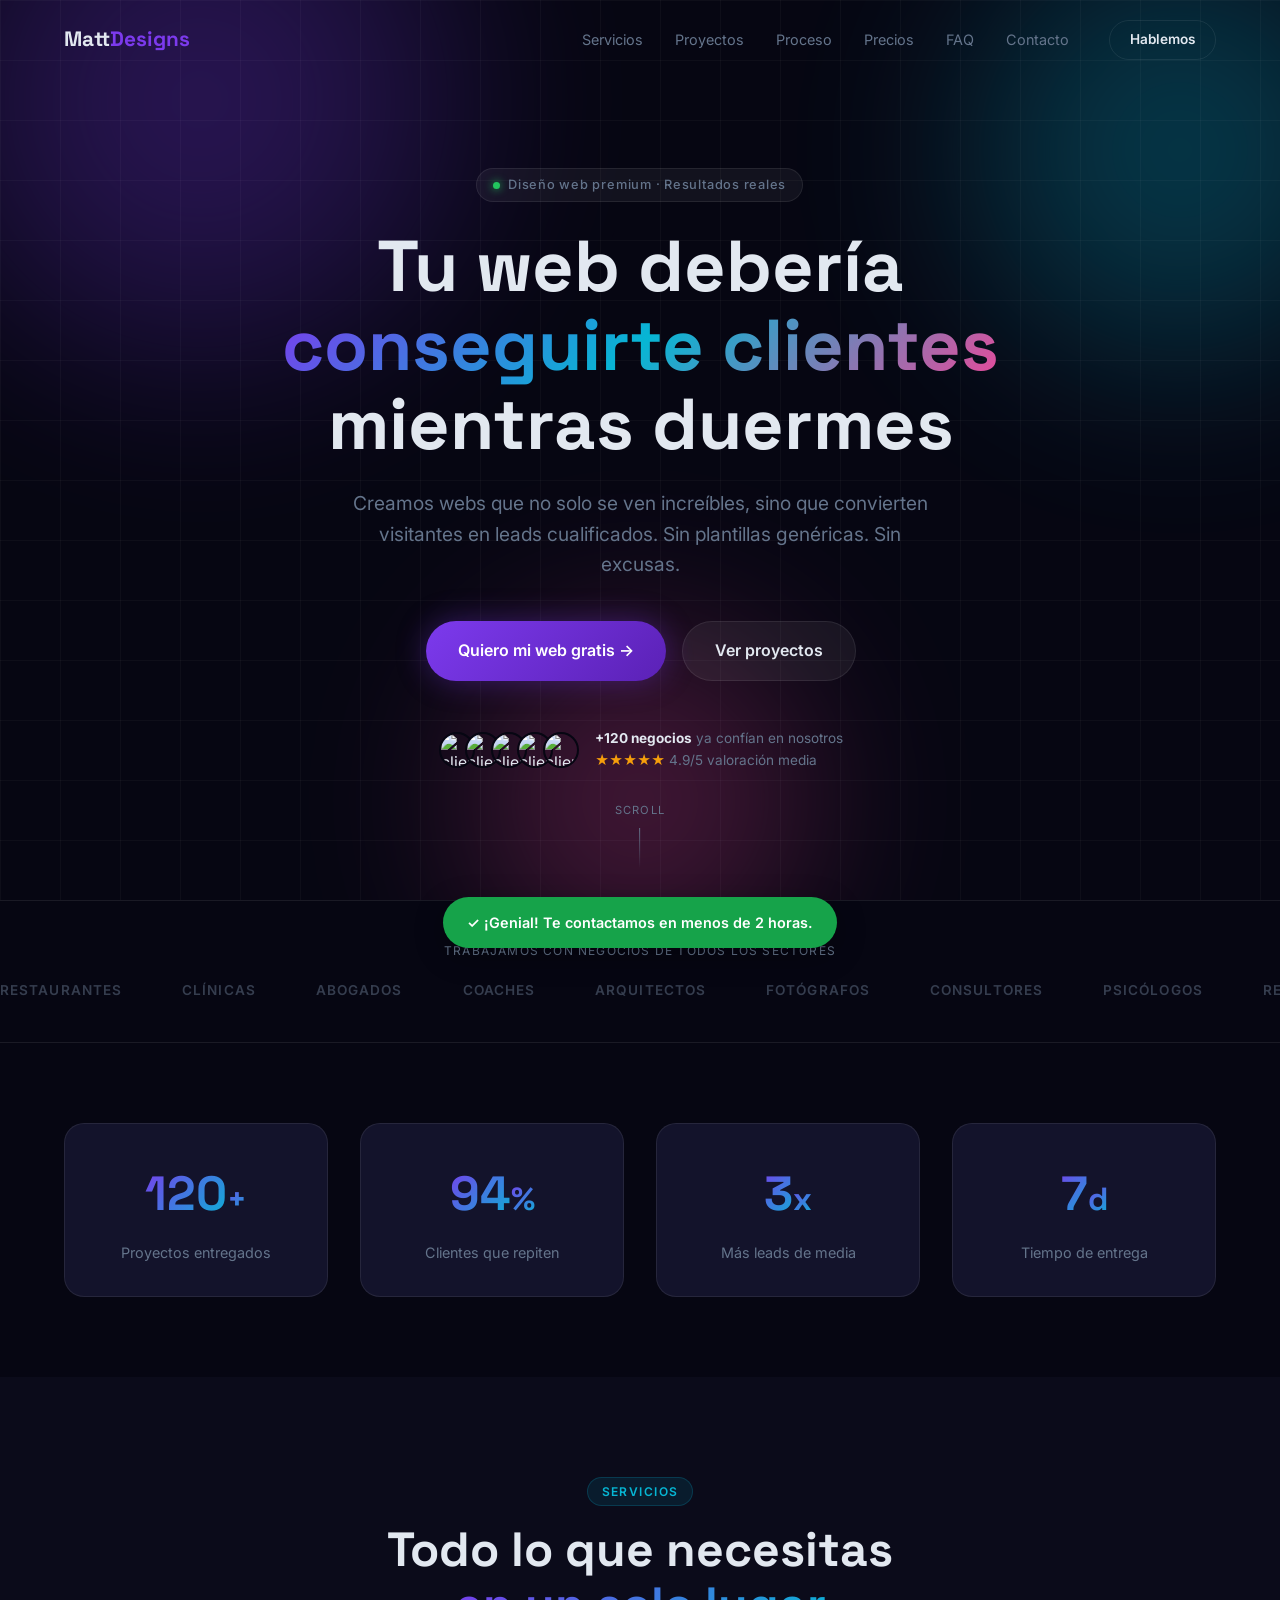
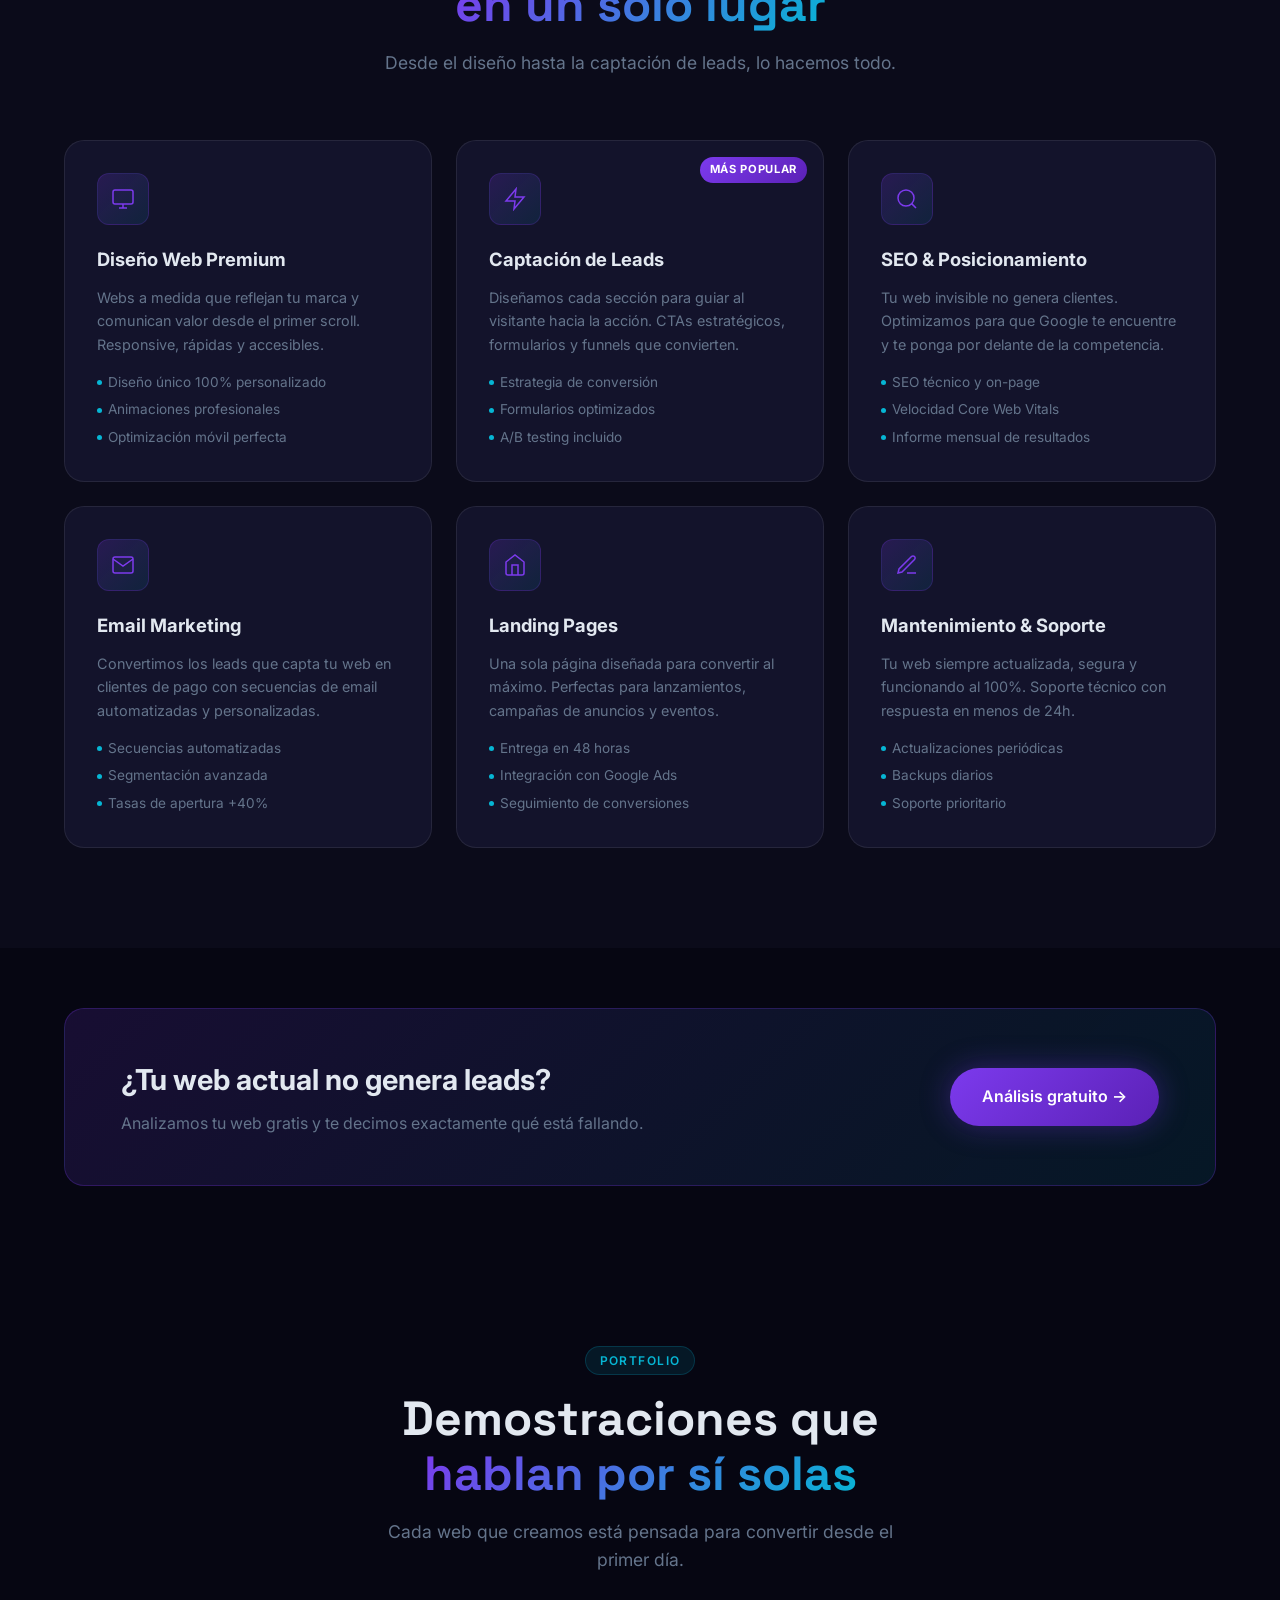
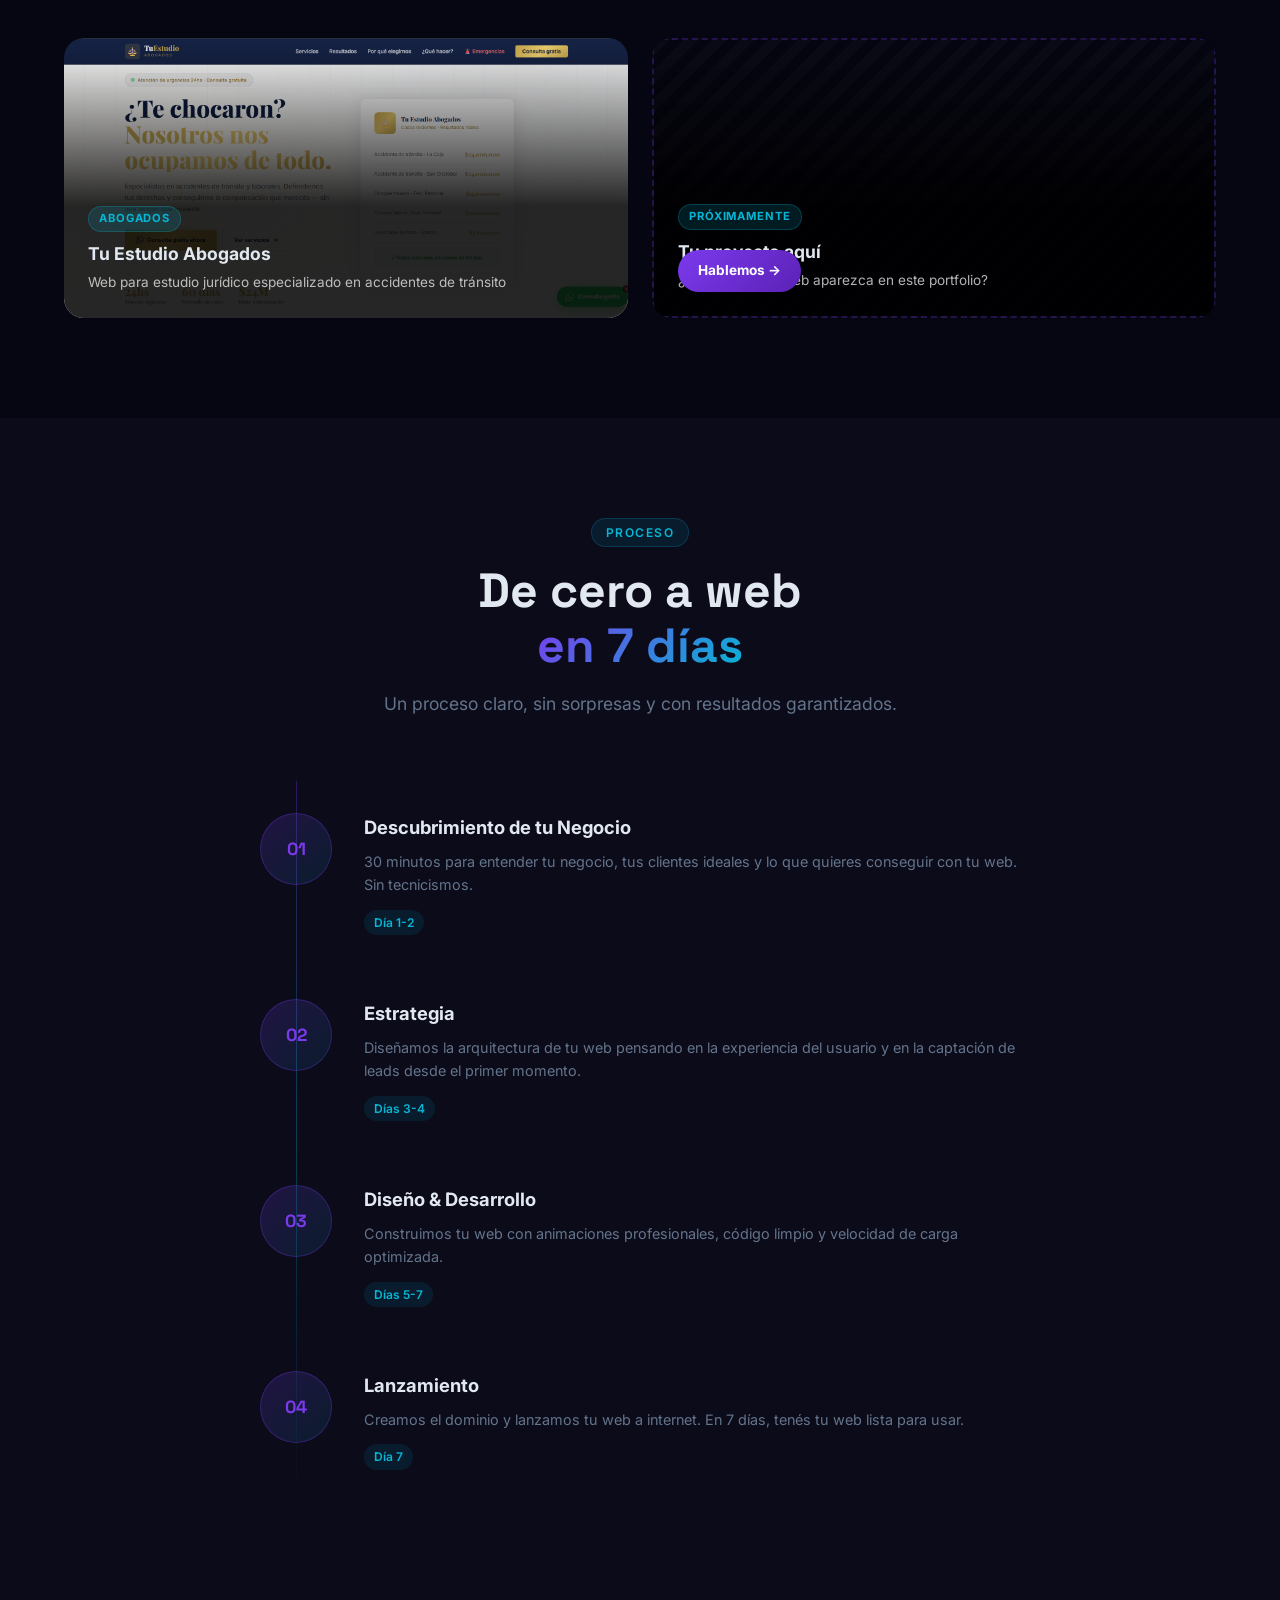
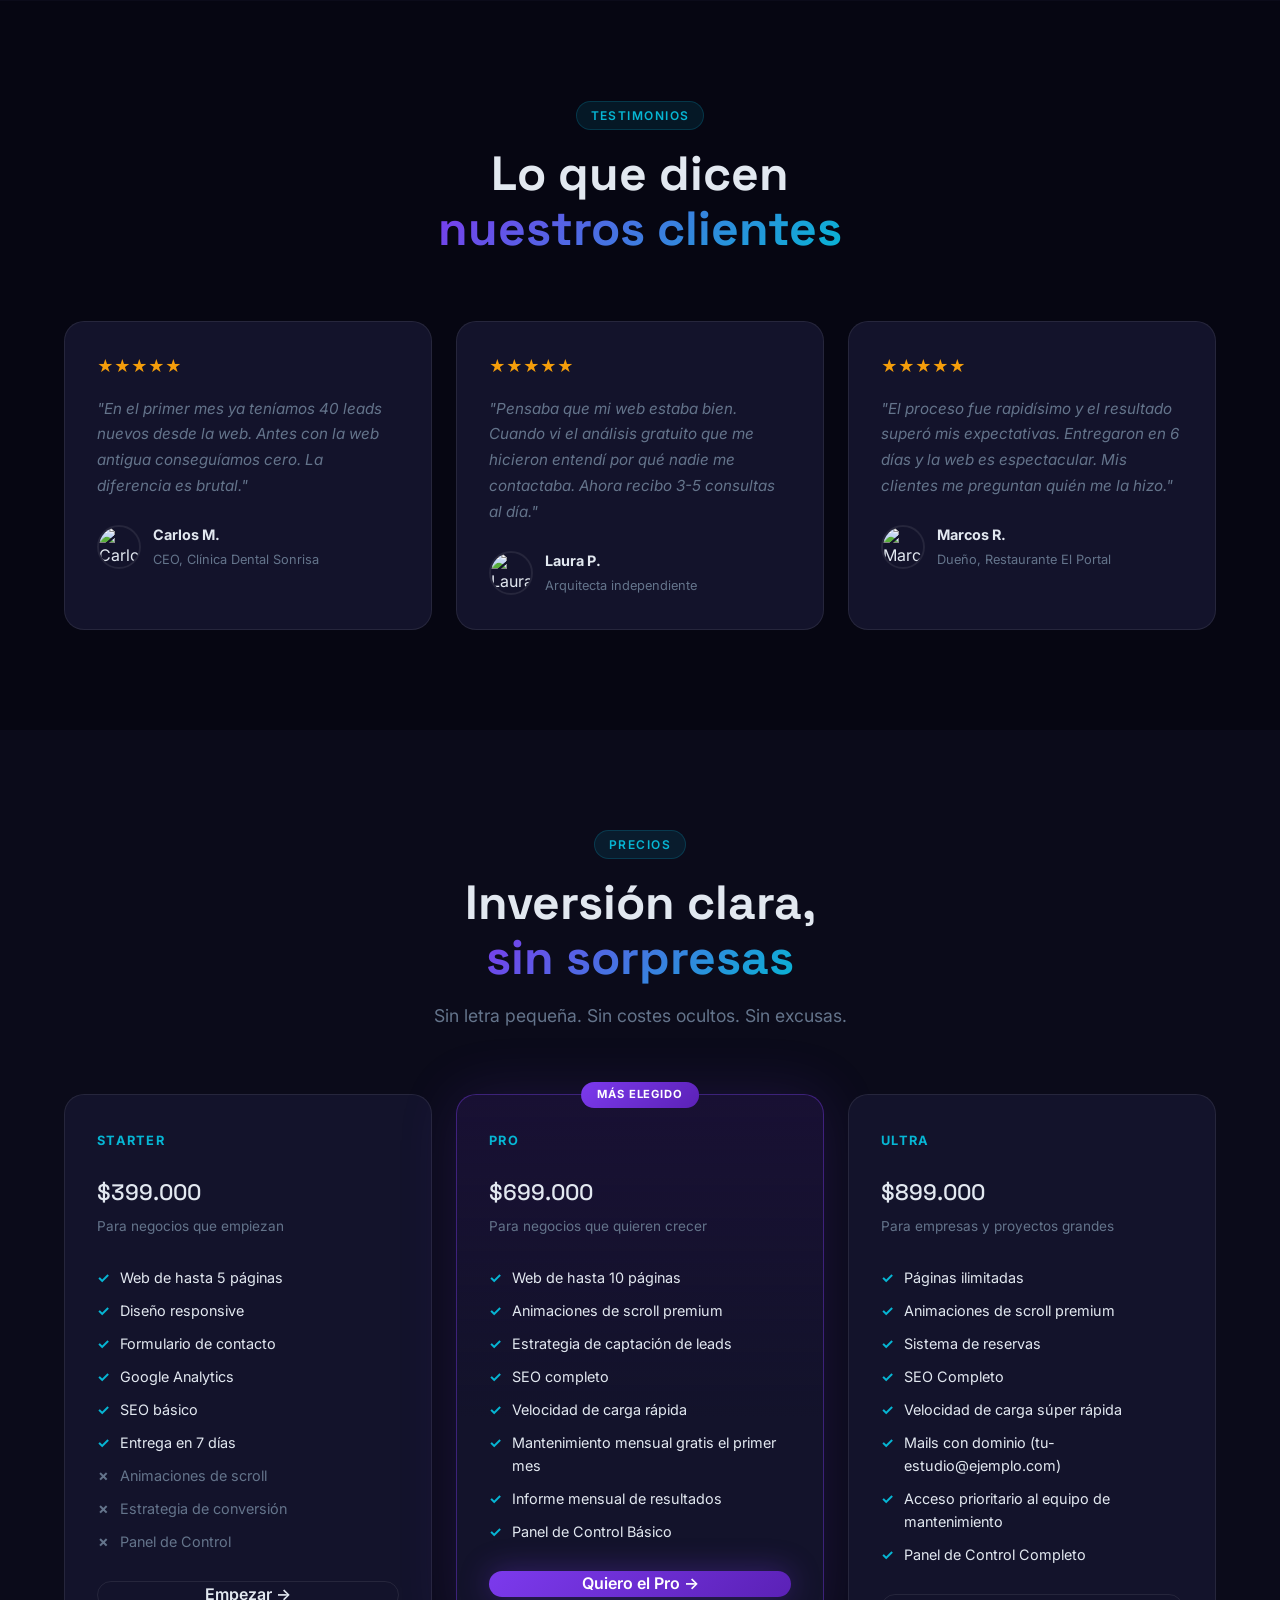
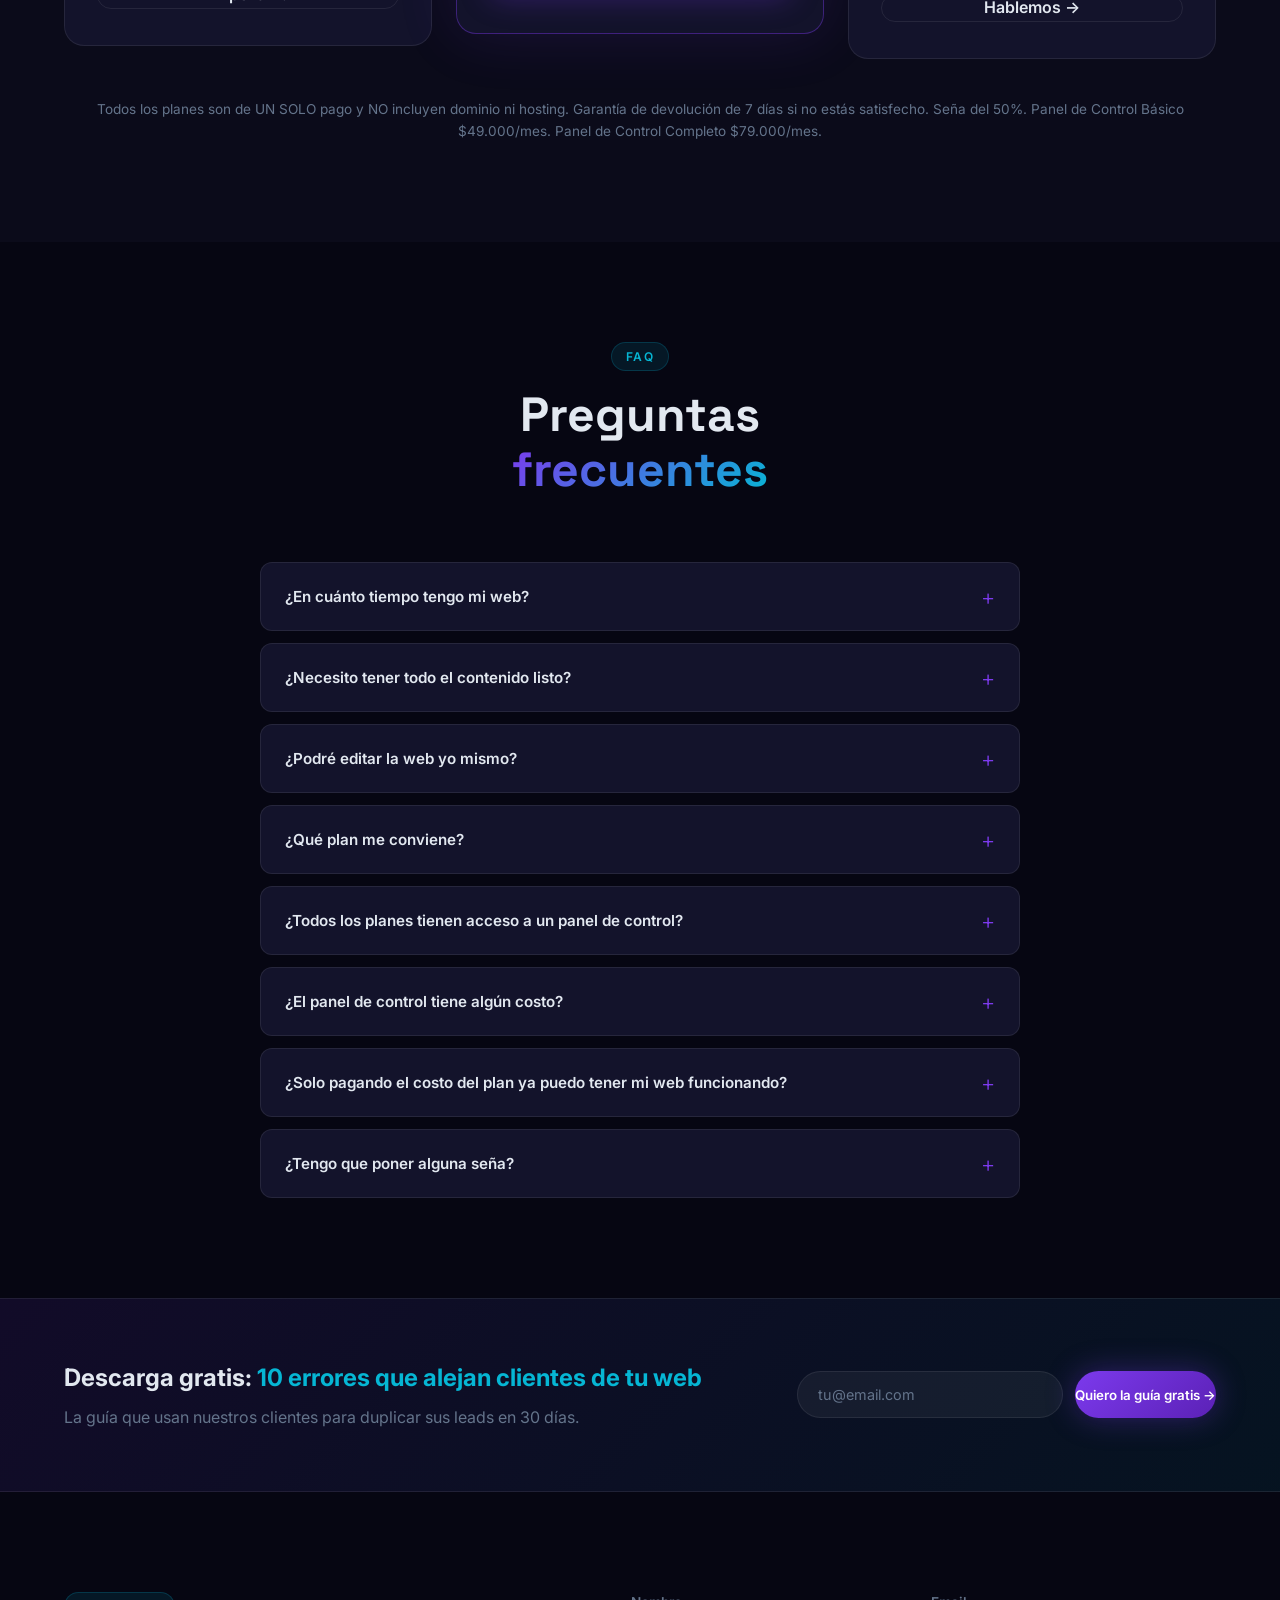
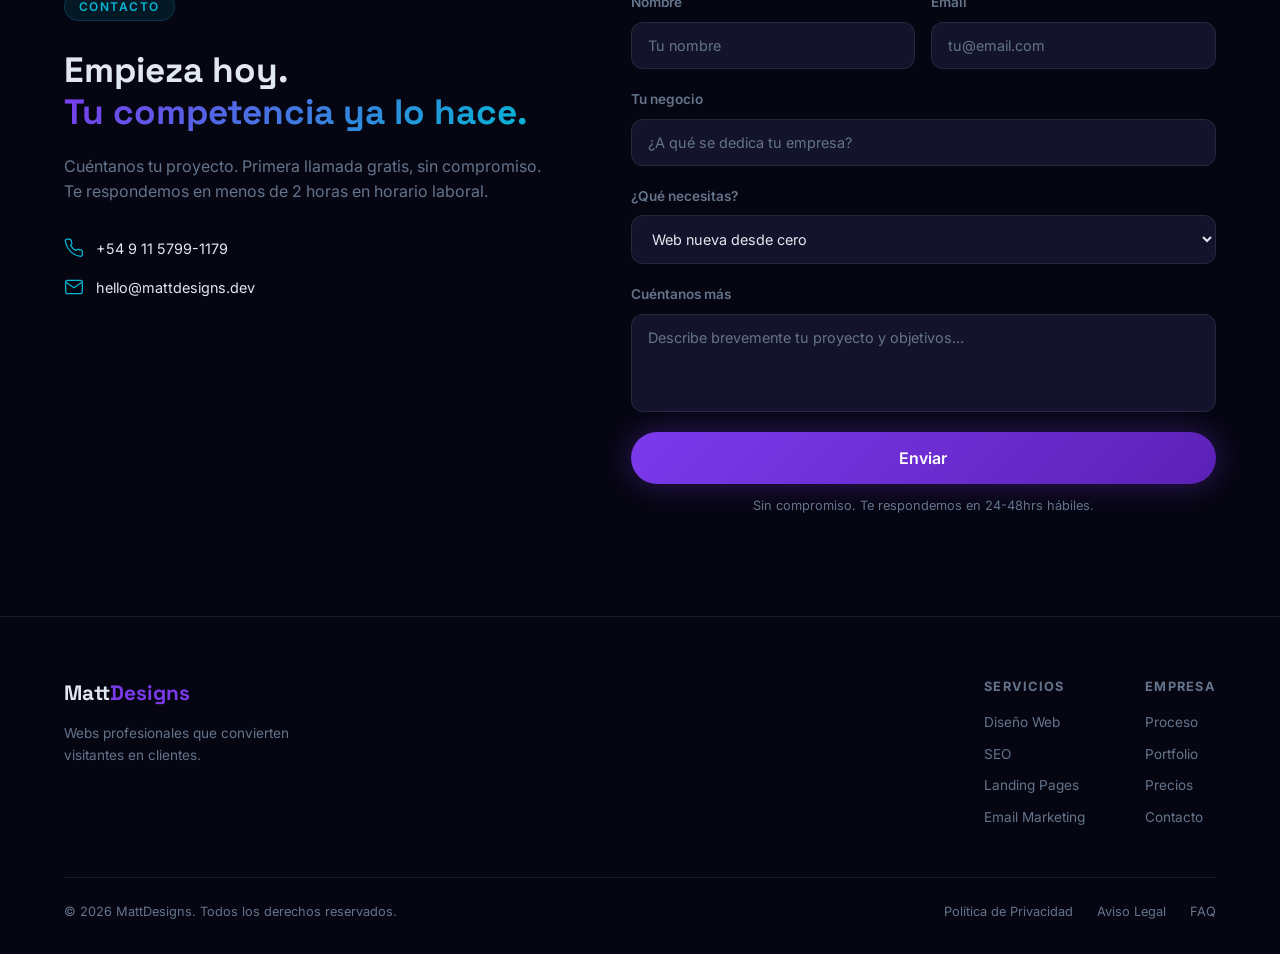
==== index.html @ fba07c1a "Fix: accents, typos and punctuation across all content" ====
<!DOCTYPE html>
<html lang="es" prefix="og: https://ogp.me/ns#">
<head>
  <meta charset="UTF-8" />
  <meta name="viewport" content="width=device-width, initial-scale=1.0" />

  <!-- ═══ PRIMARY META ═══ -->
  <title>MattDesigns | Diseño Web Profesional que Convierte Visitas en Clientes</title>
  <meta name="title"       content="MattDesigns | Diseño Web Profesional que Convierte Visitas en Clientes" />
  <meta name="description" content="Agencia de diseño web profesional. Creamos webs con animaciones premium que generan leads reales para clínicas, abogados, coaches y más. Entrega en 7 días. Primera consulta gratis." />
  <meta name="keywords"    content="diseño web profesional, agencia diseño web, páginas web profesionales, web que convierte, captación de leads, SEO, landing pages, diseño web para negocios, MattDesigns" />
  <meta name="author"      content="MattDesigns" />
  <meta name="robots"      content="index, follow, max-snippet:-1, max-image-preview:large, max-video-preview:-1" />
  <meta name="theme-color" content="#7c3aed" />
  <meta name="language"    content="es" />
  <link rel="canonical"    href="https://mattdesigns.dev/" />
  <link rel="alternate"    hreflang="es" href="https://mattdesigns.dev/" />

  <!-- ═══ OPEN GRAPH / FACEBOOK ═══ -->
  <meta property="og:type"        content="website" />
  <meta property="og:url"         content="https://mattdesigns.dev/" />
  <meta property="og:site_name"   content="MattDesigns" />
  <meta property="og:locale"      content="es_ES" />
  <meta property="og:title"       content="MattDesigns | Diseño Web Profesional que Convierte" />
  <meta property="og:description" content="Creamos webs con animaciones premium que generan leads reales. Sin plantillas. Entrega en 7 días. Primera consulta gratis." />
  <meta property="og:image"       content="https://mattdesigns.dev/assets/og-image.png" />
  <meta property="og:image:width"  content="1200" />
  <meta property="og:image:height" content="630" />
  <meta property="og:image:alt"    content="MattDesigns — Diseño Web Profesional" />

  <!-- ═══ TWITTER CARD ═══ -->
  <meta name="twitter:card"        content="summary_large_image" />
  <meta name="twitter:site"        content="@mattdesigns" />
  <meta name="twitter:title"       content="MattDesigns | Diseño Web Profesional que Convierte" />
  <meta name="twitter:description" content="Creamos webs con animaciones premium que generan leads reales. Sin plantillas. Entrega en 7 días." />
  <meta name="twitter:image"       content="https://mattdesigns.dev/assets/og-image.png" />

  <!-- ═══ PERFORMANCE ═══ -->
  <link rel="preconnect" href="https://fonts.googleapis.com" />
  <link rel="preconnect" href="https://fonts.gstatic.com" crossorigin />
  <link rel="dns-prefetch" href="https://i.pravatar.cc" />

  <!-- ═══ STRUCTURED DATA — ProfessionalService ═══ -->
  <script type="application/ld+json">
  {
    "@context": "https://schema.org",
    "@type": "ProfessionalService",
    "name": "MattDesigns",
    "url": "https://mattdesigns.dev",
    "email": "hello@mattdesigns.dev",
    "description": "Agencia de diseño web profesional especializada en webs que convierten visitas en clientes. Diseño web, SEO, landing pages y captación de leads.",
    "priceRange": "€€",
    "currenciesAccepted": "EUR",
    "paymentAccepted": "Transferencia bancaria, Tarjeta de crédito",
    "areaServed": {
      "@type": "GeoShape",
      "addressCountry": "ES"
    },
    "serviceType": ["Diseño Web", "SEO", "Landing Pages", "Email Marketing", "Captación de Leads"],
    "hasOfferCatalog": {
      "@type": "OfferCatalog",
      "name": "Servicios de Diseño Web",
      "itemListElement": [
        {
          "@type": "Offer",
          "name": "Web Starter",
          "price": "697",
          "priceCurrency": "EUR",
          "description": "Web profesional de hasta 5 páginas con diseño responsive y SEO básico."
        },
        {
          "@type": "Offer",
          "name": "Web Pro",
          "price": "1497",
          "priceCurrency": "EUR",
          "description": "Web de hasta 10 páginas con animaciones de scroll premium y estrategia de captación de leads."
        },
        {
          "@type": "Offer",
          "name": "Web Ultra",
          "description": "Proyecto a medida con páginas ilimitadas, automatizaciones y soporte dedicado."
        }
      ]
    },
    "aggregateRating": {
      "@type": "AggregateRating",
      "ratingValue": "4.9",
      "reviewCount": "120",
      "bestRating": "5",
      "worstRating": "1"
    },
    "review": [
      {
        "@type": "Review",
        "author": { "@type": "Person", "name": "Carlos M." },
        "reviewRating": { "@type": "Rating", "ratingValue": "5" },
        "reviewBody": "En el primer mes ya teníamos 40 leads nuevos desde la web. La diferencia es brutal."
      },
      {
        "@type": "Review",
        "author": { "@type": "Person", "name": "Laura P." },
        "reviewRating": { "@type": "Rating", "ratingValue": "5" },
        "reviewBody": "Ahora recibo 3-5 consultas al día. Antes con mi web antigua conseguía cero."
      }
    ],
    "sameAs": [
      "https://github.com/Matias124811fiv/mattdesigns"
    ]
  }
  </script>

  <!-- ═══ STRUCTURED DATA — FAQPage ═══ -->
  <script type="application/ld+json">
  {
    "@context": "https://schema.org",
    "@type": "FAQPage",
    "mainEntity": [
      {
        "@type": "Question",
        "name": "¿En cuánto tiempo tengo mi web?",
        "acceptedAnswer": {
          "@type": "Answer",
          "text": "El plan Starter se entrega en 7 días. El Pro puede tardar hasta 10 días dependiendo de la complejidad. Los proyectos Ultra tienen plazos acordados en la propuesta."
        }
      },
      {
        "@type": "Question",
        "name": "¿Necesito tener todo el contenido listo?",
        "acceptedAnswer": {
          "@type": "Answer",
          "text": "No. Te ayudamos a redactar los textos de tu web enfocados en convertir. Solo necesitamos que nos cuentes tu negocio, lo demás lo hacemos nosotros."
        }
      },
      {
        "@type": "Question",
        "name": "¿Cuántos leads puedo esperar el primer mes?",
        "acceptedAnswer": {
          "@type": "Answer",
          "text": "Depende de tu sector y tráfico actual. Nuestros clientes ven de media un aumento del 200-300% en contactos el primer trimestre. El análisis gratuito te da una estimación real para tu caso."
        }
      },
      {
        "@type": "Question",
        "name": "¿Podré editar la web yo mismo?",
        "acceptedAnswer": {
          "@type": "Answer",
          "text": "Sí. Según el plan, te entregamos acceso a un panel sencillo donde puedes cambiar textos, imágenes y precios sin saber nada de código. También te hacemos una formación de 1 hora."
        }
      },
      {
        "@type": "Question",
        "name": "¿Qué pasa si no me gusta el resultado?",
        "acceptedAnswer": {
          "@type": "Answer",
          "text": "Incluimos 2 rondas de revisiones ilimitadas. Y si tras la entrega final no estás satisfecho, te devolvemos el dinero en 14 días. Sin preguntas."
        }
      }
    ]
  }
  </script>

  <!-- ═══ STRUCTURED DATA — WebSite + SearchAction ═══ -->
  <script type="application/ld+json">
  {
    "@context": "https://schema.org",
    "@type": "WebSite",
    "name": "MattDesigns",
    "url": "https://mattdesigns.dev",
    "description": "Agencia de diseño web profesional que crea webs con animaciones premium para negocios que quieren más clientes.",
    "inLanguage": "es-ES",
    "publisher": {
      "@type": "Organization",
      "name": "MattDesigns",
      "url": "https://mattdesigns.dev",
      "email": "hello@mattdesigns.dev",
      "logo": {
        "@type": "ImageObject",
        "url": "https://mattdesigns.dev/assets/MattDesigns Logo with Colorful Stripes.png"
      }
    }
  }
  </script>

  <script src="https://identity.netlify.com/v1/netlify-identity-widget.js"></script>
  <link rel="stylesheet" href="styles.css" />
  <link href="https://fonts.googleapis.com/css2?family=Inter:wght@300;400;500;600;700;800;900&family=Space+Grotesk:wght@400;500;700&display=swap" rel="stylesheet" />
</head>
<body>

  <!-- NAV -->
  <nav class="nav" id="nav">
    <div class="nav__inner">
      <a href="#" class="nav__logo">Matt<span>Designs</span></a>
      <ul class="nav__links">
        <li><a href="#servicios">Servicios</a></li>
        <li><a href="#proyectos">Proyectos</a></li>
        <li><a href="#proceso">Proceso</a></li>
        <li><a href="#precios">Precios</a></li>
        <li><a href="faq.html">FAQ</a></li>
        <li><a href="#contacto">Contacto</a></li>
      </ul>
      <a href="#contacto" class="btn btn--sm btn--outline nav__cta">Hablemos</a>
      <button class="nav__burger" id="burger" aria-label="Menú">
        <span></span><span></span><span></span>
      </button>
    </div>
  </nav>

  <!-- HERO -->
  <section class="hero" id="hero">
    <div class="hero__bg">
      <div class="hero__orb hero__orb--1"></div>
      <div class="hero__orb hero__orb--2"></div>
      <div class="hero__orb hero__orb--3"></div>
      <div class="hero__grid"></div>
    </div>
    <div class="hero__content">
      <div class="hero__badge reveal-up">
        <span class="hero__badge-dot"></span>
        <span id="cms-hero-badge">Diseño web premium · Resultados reales</span>
      </div>
      <h1 class="hero__title reveal-up">
        Tu web debería<br />
        <span class="hero__gradient">conseguirte clientes</span><br />
        mientras duermes
      </h1>
      <p class="hero__sub reveal-up" id="cms-hero-sub">
        Creamos webs que no solo se ven increíbles, sino que convierten visitantes en leads cualificados. Sin plantillas genéricas. Sin excusas.
      </p>
      <div class="hero__actions reveal-up">
        <a href="#contacto" class="btn btn--primary btn--lg">
          Quiero mi web gratis →
        </a>
        <a href="#proyectos" class="btn btn--ghost btn--lg">
          Ver proyectos
        </a>
      </div>
      <div class="hero__trust reveal-up">
        <div class="hero__avatars">
          <img src="https://i.pravatar.cc/40?img=1" alt="cliente" />
          <img src="https://i.pravatar.cc/40?img=2" alt="cliente" />
          <img src="https://i.pravatar.cc/40?img=3" alt="cliente" />
          <img src="https://i.pravatar.cc/40?img=4" alt="cliente" />
          <img src="https://i.pravatar.cc/40?img=5" alt="cliente" />
        </div>
        <div class="hero__trust-text">
          <strong>+120 negocios</strong> ya confían en nosotros<br />
          <span class="stars">★★★★★</span> 4.9/5 valoración media
        </div>
      </div>
    </div>
    <div class="hero__scroll">
      <span>Scroll</span>
      <div class="hero__scroll-line"></div>
    </div>
  </section>

  <!-- LOGOS STRIP -->
  <section class="logos">
    <p class="logos__label">Trabajamos con negocios de todos los sectores</p>
    <div class="logos__track">
      <div class="logos__inner">
        <span>Restaurantes</span>
        <span>Clínicas</span>
        <span>Abogados</span>
        <span>Coaches</span>
        <span>Arquitectos</span>
        <span>Fotógrafos</span>
        <span>Consultores</span>
        <span>Psicólogos</span>
        <span>Restaurantes</span>
        <span>Clínicas</span>
        <span>Abogados</span>
        <span>Coaches</span>
        <span>Arquitectos</span>
        <span>Fotógrafos</span>
        <span>Consultores</span>
        <span>Psicólogos</span>
      </div>
    </div>
  </section>

  <!-- STATS -->
  <section class="stats">
    <div class="container">
      <div class="stats__grid">
        <div class="stat reveal-up">
          <span class="stat__num" id="cms-stat-0-num" data-target="120">0</span><span class="stat__suffix" id="cms-stat-0-suf">+</span>
          <p id="cms-stat-0-label">Proyectos entregados</p>
        </div>
        <div class="stat reveal-up">
          <span class="stat__num" id="cms-stat-1-num" data-target="94">0</span><span class="stat__suffix" id="cms-stat-1-suf">%</span>
          <p id="cms-stat-1-label">Clientes que repiten</p>
        </div>
        <div class="stat reveal-up">
          <span class="stat__num" id="cms-stat-2-num" data-target="3">0</span><span class="stat__suffix" id="cms-stat-2-suf">x</span>
          <p id="cms-stat-2-label">Más leads de media</p>
        </div>
        <div class="stat reveal-up">
          <span class="stat__num" id="cms-stat-3-num" data-target="7">0</span><span class="stat__suffix" id="cms-stat-3-suf">d</span>
          <p id="cms-stat-3-label">Tiempo de entrega</p>
        </div>
      </div>
    </div>
  </section>

  <!-- SERVICIOS -->
  <section class="services" id="servicios">
    <div class="container">
      <div class="section-header reveal-up">
        <span class="section-tag">Servicios</span>
        <h2>Todo lo que necesitas<br /><span class="gradient-text">en un solo lugar</span></h2>
        <p>Desde el diseño hasta la captación de leads, lo hacemos todo.</p>
      </div>
      <div class="services__grid" id="cms-services">
        <div class="service-card reveal-left">
          <div class="service-card__icon">
            <svg viewBox="0 0 24 24" fill="none" stroke="currentColor" stroke-width="1.5"><rect x="2" y="3" width="20" height="14" rx="2"/><path d="M8 21h8M12 17v4"/></svg>
          </div>
          <h3>Diseño Web Premium</h3>
          <p>Webs a medida que reflejan tu marca y comunican valor desde el primer scroll. Responsive, rápidas y accesibles.</p>
          <ul>
            <li>Diseño único 100% personalizado</li>
            <li>Animaciones profesionales</li>
            <li>Optimización móvil perfecta</li>
          </ul>
        </div>
        <div class="service-card reveal-up">
          <div class="service-card__icon">
            <svg viewBox="0 0 24 24" fill="none" stroke="currentColor" stroke-width="1.5"><path d="M13 2L3 14h9l-1 8 10-12h-9l1-8z"/></svg>
          </div>
          <h3>Captación de Leads</h3>
          <p>Diseñamos cada sección para guiar al visitante hacia la acción. CTAs estratégicos, formularios y funnels que convierten.</p>
          <ul>
            <li>Estrategia de conversión</li>
            <li>Formularios optimizados</li>
            <li>A/B testing incluido</li>
          </ul>
          <div class="service-card__badge">Más popular</div>
        </div>
        <div class="service-card reveal-right">
          <div class="service-card__icon">
            <svg viewBox="0 0 24 24" fill="none" stroke="currentColor" stroke-width="1.5"><circle cx="11" cy="11" r="8"/><path d="m21 21-4.35-4.35"/></svg>
          </div>
          <h3>SEO & Posicionamiento</h3>
          <p>Tu web invisible no genera clientes. Optimizamos para que Google te encuentre y te ponga por delante de la competencia.</p>
          <ul>
            <li>SEO técnico y on-page</li>
            <li>Velocidad Core Web Vitals</li>
            <li>Informe mensual de resultados</li>
          </ul>
        </div>
        <div class="service-card reveal-left">
          <div class="service-card__icon">
            <svg viewBox="0 0 24 24" fill="none" stroke="currentColor" stroke-width="1.5"><path d="M4 4h16c1.1 0 2 .9 2 2v12c0 1.1-.9 2-2 2H4c-1.1 0-2-.9-2-2V6c0-1.1.9-2 2-2z"/><polyline points="22,6 12,13 2,6"/></svg>
          </div>
          <h3>Email Marketing</h3>
          <p>Convertimos los leads que capta tu web en clientes de pago con secuencias de email automatizadas y personalizadas.</p>
          <ul>
            <li>Secuencias automatizadas</li>
            <li>Segmentación avanzada</li>
            <li>Tasas de apertura +40%</li>
          </ul>
        </div>
        <div class="service-card reveal-up">
          <div class="service-card__icon">
            <svg viewBox="0 0 24 24" fill="none" stroke="currentColor" stroke-width="1.5"><path d="M3 9l9-7 9 7v11a2 2 0 0 1-2 2H5a2 2 0 0 1-2-2z"/><polyline points="9 22 9 12 15 12 15 22"/></svg>
          </div>
          <h3>Landing Pages</h3>
          <p>Una sola página diseñada para convertir al máximo. Perfectas para lanzamientos, campañas de anuncios y eventos.</p>
          <ul>
            <li>Entrega en 48 horas</li>
            <li>Integración con Google Ads</li>
            <li>Seguimiento de conversiones</li>
          </ul>
        </div>
        <div class="service-card reveal-right">
          <div class="service-card__icon">
            <svg viewBox="0 0 24 24" fill="none" stroke="currentColor" stroke-width="1.5"><path d="M12 20h9"/><path d="M16.5 3.5a2.121 2.121 0 0 1 3 3L7 19l-4 1 1-4L16.5 3.5z"/></svg>
          </div>
          <h3>Mantenimiento & Soporte</h3>
          <p>Tu web siempre actualizada, segura y funcionando al 100%. Soporte técnico con respuesta en menos de 24h.</p>
          <ul>
            <li>Actualizaciones periódicas</li>
            <li>Backups diarios</li>
            <li>Soporte prioritario</li>
          </ul>
        </div>
      </div>
    </div>
  </section>

  <!-- CTA BANNER -->
  <section class="cta-banner reveal-up">
    <div class="container">
      <div class="cta-banner__inner">
        <div>
          <h2 id="cms-cta-titulo">¿Tu web actual no genera leads?</h2>
          <p id="cms-cta-desc">Analizamos tu web gratis y te decimos exactamente qué está fallando.</p>
        </div>
        <a href="#contacto" class="btn btn--primary btn--lg" id="cms-cta-boton">Análisis gratuito →</a>
      </div>
    </div>
  </section>

  <!-- PROYECTOS -->
  <section class="projects" id="proyectos">
    <div class="container">
      <div class="section-header reveal-up">
        <span class="section-tag">Portfolio</span>
        <h2>Demostraciones que<br /><span class="gradient-text">hablan por sí solas</span></h2>
        <p>Cada web que creamos está pensada para convertir desde el primer día.</p>
      </div>
      <div class="projects__grid">
        <div class="project-card reveal-up" data-category="Abogados">
          <a href="https://diseno-2-estudiojuridico.netlify.app/" target="_blank" rel="noopener" class="project-card__img project-card__img--screenshot">
            <img src="assets/demo-abogados.png" alt="Tu Estudio Abogados — web para estudio jurídico" loading="lazy" />
            <div class="project-card__overlay">
              <span class="project-card__tag">Abogados</span>
              <h4>Tu Estudio Abogados</h4>
              <p>Web para estudio jurídico especializado en accidentes de tránsito</p>
            </div>
            <div class="project-card__visit">Ver proyecto →</div>
          </a>
        </div>
        <div class="project-card project-card--placeholder reveal-up">
          <div class="project-card__img project-card__img--empty">
            <div class="project-card__overlay">
              <span class="project-card__tag">Próximamente</span>
              <h4>Tu proyecto aquí</h4>
              <p>¿Quieres que tu web aparezca en este portfolio?</p>
            </div>
            <a href="#contacto" class="project-card__cta-btn">Hablemos →</a>
          </div>
        </div>
      </div>
    </div>
  </section>

  <!-- PROCESO -->
  <section class="process" id="proceso">
    <div class="container">
      <div class="section-header reveal-up">
        <span class="section-tag">Proceso</span>
        <h2>De cero a web<br /><span class="gradient-text">en 7 días</span></h2>
        <p>Un proceso claro, sin sorpresas y con resultados garantizados.</p>
      </div>
      <div class="process__steps" id="cms-process">
        <div class="process__line"></div>
        <div class="process__step reveal-left">
          <div class="process__num">01</div>
          <div class="process__body">
            <h3>Llamada de Descubrimiento</h3>
            <p>30 minutos para entender tu negocio, tus clientes ideales y lo que quieres conseguir con tu web. Sin tecnicismos.</p>
            <span class="process__time">Día 1</span>
          </div>
        </div>
        <div class="process__step reveal-right">
          <div class="process__num">02</div>
          <div class="process__body">
            <h3>Estrategia & Wireframes</h3>
            <p>Diseñamos la arquitectura de tu web pensando en la experiencia del usuario y en la captación de leads desde el primer momento.</p>
            <span class="process__time">Días 2-3</span>
          </div>
        </div>
        <div class="process__step reveal-left">
          <div class="process__num">03</div>
          <div class="process__body">
            <h3>Diseño & Desarrollo</h3>
            <p>Construimos tu web con animaciones profesionales, código limpio y velocidad de carga optimizada. Ves el progreso en tiempo real.</p>
            <span class="process__time">Días 4-6</span>
          </div>
        </div>
        <div class="process__step reveal-right">
          <div class="process__num">04</div>
          <div class="process__body">
            <h3>Lanzamiento & Seguimiento</h3>
            <p>Publicamos, conectamos Analytics y te entregamos un informe de primeras 30 días con datos de tráfico y leads captados.</p>
            <span class="process__time">Día 7</span>
          </div>
        </div>
      </div>
    </div>
  </section>

  <!-- TESTIMONIALS -->
  <section class="testimonials">
    <div class="container">
      <div class="section-header reveal-up">
        <span class="section-tag">Testimonios</span>
        <h2>Lo que dicen<br /><span class="gradient-text">nuestros clientes</span></h2>
      </div>
      <div class="testimonials__grid" id="cms-testimonials">
        <div class="testimonial-card reveal-up">
          <div class="testimonial-card__stars">★★★★★</div>
          <p>"En el primer mes ya teníamos 40 leads nuevos desde la web. Antes con la web antigua conseguíamos cero. La diferencia es brutal."</p>
          <div class="testimonial-card__author">
            <img src="https://i.pravatar.cc/48?img=10" alt="Carlos M." />
            <div>
              <strong>Carlos M.</strong>
              <span>CEO, Clínica Dental Sonrisa</span>
            </div>
          </div>
        </div>
        <div class="testimonial-card reveal-up">
          <div class="testimonial-card__stars">★★★★★</div>
          <p>"Pensaba que mi web estaba bien. Cuando vi el análisis gratuito que me hicieron entendí por qué nadie me contactaba. Ahora recibo 3-5 consultas al día."</p>
          <div class="testimonial-card__author">
            <img src="https://i.pravatar.cc/48?img=20" alt="Laura P." />
            <div>
              <strong>Laura P.</strong>
              <span>Arquitecta independiente</span>
            </div>
          </div>
        </div>
        <div class="testimonial-card reveal-up">
          <div class="testimonial-card__stars">★★★★★</div>
          <p>"El proceso fue rapidísimo y el resultado superó mis expectativas. Entregaron en 6 días y la web es espectacular. Mis clientes me preguntan quién me la hizo."</p>
          <div class="testimonial-card__author">
            <img src="https://i.pravatar.cc/48?img=30" alt="Marcos R." />
            <div>
              <strong>Marcos R.</strong>
              <span>Dueño, Restaurante El Portal</span>
            </div>
          </div>
        </div>
      </div>
    </div>
  </section>

  <!-- PRECIOS -->
  <section class="pricing" id="precios">
    <div class="container">
      <div class="section-header reveal-up">
        <span class="section-tag">Precios</span>
        <h2>Inversión clara,<br /><span class="gradient-text">sin sorpresas</span></h2>
        <p>Sin letra pequeña. Sin costes ocultos. Sin excusas.</p>
      </div>
      <div class="pricing__grid">
        <div class="pricing-card reveal-left">
          <div class="pricing-card__header">
            <span class="pricing-card__name">Starter</span>
            <div class="pricing-card__price"><span>$</span><span id="cms-price-starter">399.000</span></div>
            <p>Para negocios que empiezan</p>
          </div>
          <ul class="pricing-card__features" id="cms-feat-starter">
            <li><span>✓</span> Web de hasta 5 páginas</li>
            <li><span>✓</span> Diseño responsive</li>
            <li><span>✓</span> Formulario de contacto</li>
            <li><span>✓</span> Google Analytics</li>
            <li><span>✓</span> SEO básico</li>
            <li><span>✓</span> Entrega en 7 días</li>
            <li class="muted"><span>✗</span> Animaciones de scroll</li>
            <li class="muted"><span>✗</span> Estrategia de conversión</li>
            <li class="muted"><span>✗</span> Panel de Control</li>
          </ul>
          <a href="#contacto" class="btn btn--outline btn--full">Empezar →</a>
        </div>
        <div class="pricing-card pricing-card--featured reveal-up">
          <div class="pricing-card__badge">Más elegido</div>
          <div class="pricing-card__header">
            <span class="pricing-card__name">Pro</span>
            <div class="pricing-card__price"><span>$</span><span id="cms-price-pro">699.000</span></div>
            <p>Para negocios que quieren crecer</p>
          </div>
          <ul class="pricing-card__features" id="cms-feat-pro">
            <li><span>✓</span> Web de hasta 10 páginas</li>
            <li><span>✓</span> Animaciones de scroll premium</li>
            <li><span>✓</span> Estrategia de captación de leads</li>
            <li><span>✓</span> SEO completo</li>
            <li><span>✓</span> Velocidad de carga rápida</li>
            <li><span>✓</span> Mantenimiento mensual gratis el primer mes</li>
            <li><span>✓</span> Informe mensual de resultados</li>
            <li><span>✓</span> Panel de Control Básico</li>
          </ul>
          <a href="#contacto" class="btn btn--primary btn--full">Quiero el Pro →</a>
        </div>
        <div class="pricing-card reveal-right">
          <div class="pricing-card__header">
            <span class="pricing-card__name">Ultra</span>
            <div class="pricing-card__price"><span>$</span><span id="cms-price-ultra">899.000</span></div>
            <p>Para empresas y proyectos grandes</p>
          </div>
          <ul class="pricing-card__features" id="cms-feat-ultra">
            <li><span>✓</span> Páginas ilimitadas</li>
            <li><span>✓</span> Animaciones de scroll premium</li>
            <li><span>✓</span> Sistema de reservas</li>
            <li><span>✓</span> SEO Completo</li>
            <li><span>✓</span> Velocidad de carga súper rápida</li>
            <li><span>✓</span> Mails con dominio (tu-estudio@ejemplo.com)</li>
            <li><span>✓</span> Acceso prioritario al equipo de mantenimiento</li>
            <li><span>✓</span> Panel de Control Completo</li>
          </ul>
          <a href="#contacto" class="btn btn--outline btn--full">Hablemos →</a>
        </div>
      </div>
      <p class="pricing__note reveal-up" id="cms-pricing-nota">Todos los planes NO incluyen dominio ni hosting. Garantía de devolución de 7 días si no estás satisfecho. Seña del 50%.</p>
    </div>
  </section>

  <!-- FAQ -->
  <section class="faq">
    <div class="container">
      <div class="section-header reveal-up">
        <span class="section-tag">FAQ</span>
        <h2>Preguntas<br /><span class="gradient-text">frecuentes</span></h2>
      </div>
      <div class="faq__list" id="cms-faq">
        <div class="faq__item reveal-up">
          <button class="faq__question">¿En cuánto tiempo tengo mi web? <span>+</span></button>
          <div class="faq__answer"><p>El plan Starter se entrega en 7 días. El Pro puede tardar hasta 10 días dependiendo de la complejidad. Los proyectos Ultra tienen plazos acordados en la propuesta.</p></div>
        </div>
        <div class="faq__item reveal-up">
          <button class="faq__question">¿Necesito tener todo el contenido listo? <span>+</span></button>
          <div class="faq__answer"><p>No. Te ayudamos a redactar los textos de tu web enfocados en convertir. Solo necesitamos que nos cuentes tu negocio, lo demás lo hacemos nosotros.</p></div>
        </div>
        <div class="faq__item reveal-up">
          <button class="faq__question">¿Cuántos leads puedo esperar el primer mes? <span>+</span></button>
          <div class="faq__answer"><p>Depende de tu sector y tráfico actual. Nuestros clientes ven de media un aumento del 200-300% en contactos el primer trimestre. El análisis gratuito te da una estimación real para tu caso.</p></div>
        </div>
        <div class="faq__item reveal-up">
          <button class="faq__question">¿Podré editar la web yo mismo? <span>+</span></button>
          <div class="faq__answer"><p>Sí. Según el plan, te entregamos acceso a un panel sencillo donde puedes cambiar textos, imágenes y precios sin saber nada de código. También te hacemos una formación de 1 hora.</p></div>
        </div>
        <div class="faq__item reveal-up">
          <button class="faq__question">¿Qué pasa si no me gusta el resultado? <span>+</span></button>
          <div class="faq__answer"><p>Incluimos 2 rondas de revisiones ilimitadas. Y si tras la entrega final no estás satisfecho, te devolvemos el dinero en 14 días. Sin preguntas.</p></div>
        </div>
      </div>
    </div>
  </section>

  <!-- LEAD MAGNET BAND -->
  <section class="lead-magnet reveal-up">
    <div class="container">
      <div class="lead-magnet__inner">
        <div class="lead-magnet__text">
          <h2>Descarga gratis: <em id="cms-lead-titulo">"10 errores que alejan clientes de tu web"</em></h2>
          <p id="cms-lead-desc">La guía que usan nuestros clientes para duplicar sus leads en 30 días.</p>
        </div>
        <form class="lead-magnet__form" id="leadForm">
          <input type="email" placeholder="tu@email.com" required />
          <button type="submit" class="btn btn--primary">Quiero la guía gratis →</button>
        </form>
      </div>
    </div>
  </section>

  <!-- CONTACTO -->
  <section class="contact" id="contacto">
    <div class="container">
      <div class="contact__inner">
        <div class="contact__left reveal-left">
          <span class="section-tag">Contacto</span>
          <h2><span id="cms-contacto-titulo">Empieza hoy.</span><br /><span class="gradient-text" id="cms-contacto-gradiente">Tu competencia ya lo hace.</span></h2>
          <p id="cms-contacto-desc">Cuéntanos tu proyecto. Primera llamada gratis, sin compromiso. Te respondemos en menos de 2 horas en horario laboral.</p>
          <div class="contact__info">
            <div class="contact__info-item">
              <svg viewBox="0 0 24 24" fill="none" stroke="currentColor" stroke-width="1.5"><path d="M22 16.92v3a2 2 0 0 1-2.18 2 19.79 19.79 0 0 1-8.63-3.07A19.5 19.5 0 0 1 4.69 12 19.79 19.79 0 0 1 1.61 3.41 2 2 0 0 1 3.6 1.22h3a2 2 0 0 1 2 1.72c.127.96.361 1.903.7 2.81a2 2 0 0 1-.45 2.11L7.91 8.8a16 16 0 0 0 6.29 6.29l.95-.95a2 2 0 0 1 2.11-.45c.907.339 1.85.573 2.81.7A2 2 0 0 1 22 16.92z"/></svg>
              <span id="cms-phone">+54 9 11 5799-1179</span>
            </div>
            <div class="contact__info-item">
              <svg viewBox="0 0 24 24" fill="none" stroke="currentColor" stroke-width="1.5"><path d="M4 4h16c1.1 0 2 .9 2 2v12c0 1.1-.9 2-2 2H4c-1.1 0-2-.9-2-2V6c0-1.1.9-2 2-2z"/><polyline points="22,6 12,13 2,6"/></svg>
              <span id="cms-email">hello@mattdesigns.dev</span>
            </div>
          </div>
        </div>
        <div class="contact__right reveal-right">
          <form class="contact-form" id="contactForm" action="https://formspree.io/f/xgoqbnjw" method="POST">
            <div class="form-row">
              <div class="form-group">
                <label>Nombre</label>
                <input type="text" name="nombre" placeholder="Tu nombre" required />
              </div>
              <div class="form-group">
                <label>Email</label>
                <input type="email" name="email" placeholder="tu@email.com" required />
              </div>
            </div>
            <div class="form-group">
              <label>Tu negocio</label>
              <input type="text" name="negocio" placeholder="¿A qué se dedica tu empresa?" />
            </div>
            <div class="form-group">
              <label>¿Qué necesitas?</label>
              <select name="servicio">
                <option>Web nueva desde cero</option>
                <option>Rediseño de web existente</option>
                <option>Landing page de conversión</option>
                <option>Análisis gratuito de mi web</option>
                <option>Web corporativa o portfolio</option>
              </select>
            </div>
            <div class="form-group">
              <label>Cuéntanos más</label>
              <textarea rows="4" name="mensaje" placeholder="Describe brevemente tu proyecto y objetivos..."></textarea>
            </div>
            <button type="submit" class="btn btn--primary btn--full btn--lg">
              Enviar
            </button>
            <p class="form-note">Sin compromiso. Te respondemos en 24-48hrs hábiles.</p>
          </form>
        </div>
      </div>
    </div>
  </section>

  <!-- FOOTER -->
  <footer class="footer">
    <div class="container">
      <div class="footer__top">
        <div class="footer__brand">
          <a href="#" class="nav__logo">Matt<span>Designs</span></a>
          <p id="cms-footer-tagline">Webs profesionales que convierten visitantes en clientes.</p>
        </div>
        <div class="footer__links">
          <div>
            <h4>Servicios</h4>
            <a href="#servicios">Diseño Web</a>
            <a href="#servicios">SEO</a>
            <a href="#servicios">Landing Pages</a>
            <a href="#servicios">Email Marketing</a>
          </div>
          <div>
            <h4>Empresa</h4>
            <a href="#proceso">Proceso</a>
            <a href="#proyectos">Portfolio</a>
            <a href="#precios">Precios</a>
            <a href="#contacto">Contacto</a>
          </div>
        </div>
      </div>
      <div class="footer__bottom">
        <p>© 2026 MattDesigns. Todos los derechos reservados.</p>
        <div class="footer__legal">
          <a href="privacy.html">Política de Privacidad</a>
          <a href="privacy.html">Aviso Legal</a>
          <a href="faq.html">FAQ</a>
        </div>
      </div>
    </div>
  </footer>


  <!-- SUCCESS TOAST -->
  <div class="toast" id="toast">
    <span>✓</span> ¡Genial! Te contactamos en menos de 2 horas.
  </div>

  <script src="script.js"></script>
  <script>
    if (window.netlifyIdentity) {
      window.netlifyIdentity.on('init', user => {
        if (!user) {
          window.netlifyIdentity.on('login', () => {
            document.location.href = '/admin/';
          });
        }
      });
    }
  </script>
</body>
</html>
---- styles.css ----
/* ============================================================
   RESET & TOKENS
   ============================================================ */
*, *::before, *::after { box-sizing: border-box; margin: 0; padding: 0; }

:root {
  --bg:        #060612;
  --bg2:       #0b0b1a;
  --bg3:       #10102a;
  --surface:   #13132b;
  --border:    rgba(255,255,255,.08);
  --accent:    #7c3aed;
  --accent2:   #06b6d4;
  --accent3:   #f59e0b;
  --text:      #e2e8f0;
  --muted:     #64748b;
  --font:      'Inter', sans-serif;
  --font2:     'Space Grotesk', sans-serif;
  --radius:    12px;
  --radius-lg: 20px;
  --trans:     .35s cubic-bezier(.4,0,.2,1);
}

html { scroll-behavior: smooth; }

body {
  background: var(--bg);
  color: var(--text);
  font-family: var(--font);
  font-size: 16px;
  line-height: 1.6;
  overflow-x: hidden;
}

img { display: block; max-width: 100%; }
a  { text-decoration: none; color: inherit; }
ul { list-style: none; }

.container {
  max-width: 1200px;
  margin: 0 auto;
  padding: 0 24px;
}

/* ============================================================
   TYPOGRAPHY UTILITIES
   ============================================================ */
.gradient-text {
  background: linear-gradient(135deg, var(--accent), var(--accent2));
  -webkit-background-clip: text;
  -webkit-text-fill-color: transparent;
  background-clip: text;
}

.section-tag {
  display: inline-block;
  font-size: .75rem;
  font-weight: 600;
  letter-spacing: .12em;
  text-transform: uppercase;
  color: var(--accent2);
  background: rgba(6,182,212,.1);
  border: 1px solid rgba(6,182,212,.2);
  border-radius: 100px;
  padding: 4px 14px;
  margin-bottom: 16px;
}

.section-header {
  text-align: center;
  margin-bottom: 64px;
}
.section-header h2 {
  font-family: var(--font2);
  font-size: clamp(2rem, 4vw, 3rem);
  font-weight: 700;
  line-height: 1.15;
  margin-bottom: 16px;
}
.section-header p {
  font-size: 1.1rem;
  color: var(--muted);
  max-width: 520px;
  margin: 0 auto;
}

/* ============================================================
   BUTTONS
   ============================================================ */
.btn {
  display: inline-flex;
  align-items: center;
  justify-content: center;
  gap: 8px;
  font-family: var(--font);
  font-weight: 600;
  border-radius: 100px;
  cursor: pointer;
  border: none;
  transition: all var(--trans);
  white-space: nowrap;
  text-decoration: none;
}
.btn--sm  { font-size: .85rem; padding: 8px 20px; }
.btn--lg  { font-size: 1rem;   padding: 16px 32px; }
.btn--full{ width: 100%; }

.btn--primary {
  background: linear-gradient(135deg, var(--accent), #5b21b6);
  color: #fff;
  box-shadow: 0 0 30px rgba(124,58,237,.35);
}
.btn--primary:hover {
  transform: translateY(-2px);
  box-shadow: 0 0 50px rgba(124,58,237,.55);
}

.btn--outline {
  background: transparent;
  color: var(--text);
  border: 1.5px solid var(--border);
}
.btn--outline:hover {
  border-color: var(--accent);
  color: var(--accent);
  transform: translateY(-2px);
}

.btn--ghost {
  background: rgba(255,255,255,.06);
  color: var(--text);
  border: 1.5px solid var(--border);
  backdrop-filter: blur(6px);
}
.btn--ghost:hover {
  background: rgba(255,255,255,.1);
  transform: translateY(-2px);
}

/* ============================================================
   NAV
   ============================================================ */
.nav {
  position: fixed;
  top: 0;
  left: 0;
  right: 0;
  z-index: 100;
  padding: 20px 0;
  transition: all var(--trans);
}
.nav.scrolled {
  background: rgba(6,6,18,.85);
  backdrop-filter: blur(20px);
  border-bottom: 1px solid var(--border);
  padding: 12px 0;
}
.nav__inner {
  max-width: 1200px;
  margin: 0 auto;
  padding: 0 24px;
  display: flex;
  align-items: center;
  gap: 40px;
}
.nav__logo {
  font-family: var(--font2);
  font-size: 1.3rem;
  font-weight: 700;
  margin-right: auto;
}
.nav__logo span { color: var(--accent); }

.nav__links {
  display: flex;
  gap: 32px;
}
.nav__links a {
  font-size: .9rem;
  color: var(--muted);
  transition: color var(--trans);
}
.nav__links a:hover { color: var(--text); }

.nav__burger { display: none; background: none; border: none; cursor: pointer; flex-direction: column; gap: 5px; }
.nav__burger span { display: block; width: 22px; height: 2px; background: var(--text); border-radius: 2px; transition: all var(--trans); }

@media (max-width: 768px) {
  .nav__links { display: none; }
  .nav__cta   { display: none; }
  .nav__burger { display: flex; }
  .nav__links.open {
    display: flex;
    flex-direction: column;
    position: fixed;
    top: 64px; left: 0; right: 0;
    background: rgba(6,6,18,.98);
    padding: 24px;
    gap: 20px;
    border-bottom: 1px solid var(--border);
  }
}

/* ============================================================
   HERO
   ============================================================ */
.hero {
  min-height: 100vh;
  display: flex;
  flex-direction: column;
  align-items: center;
  justify-content: center;
  text-align: center;
  position: relative;
  overflow: hidden;
  padding: 120px 24px 80px;
}

.hero__bg {
  position: absolute;
  inset: 0;
  pointer-events: none;
}
.hero__grid {
  position: absolute;
  inset: 0;
  background-image:
    linear-gradient(rgba(255,255,255,.03) 1px, transparent 1px),
    linear-gradient(90deg, rgba(255,255,255,.03) 1px, transparent 1px);
  background-size: 60px 60px;
}
.hero__orb {
  position: absolute;
  border-radius: 50%;
  filter: blur(80px);
  opacity: .35;
}
.hero__orb--1 {
  width: 600px; height: 600px;
  background: radial-gradient(circle, var(--accent), transparent);
  top: -200px; left: -100px;
  animation: float1 8s ease-in-out infinite;
}
.hero__orb--2 {
  width: 500px; height: 500px;
  background: radial-gradient(circle, var(--accent2), transparent);
  top: -100px; right: -150px;
  animation: float2 10s ease-in-out infinite;
}
.hero__orb--3 {
  width: 400px; height: 400px;
  background: radial-gradient(circle, #ec4899, transparent);
  bottom: -100px; left: 50%;
  transform: translateX(-50%);
  animation: float3 12s ease-in-out infinite;
}

@keyframes float1 { 0%,100%{transform:translate(0,0)} 50%{transform:translate(30px,30px)} }
@keyframes float2 { 0%,100%{transform:translate(0,0)} 50%{transform:translate(-20px,20px)} }
@keyframes float3 { 0%,100%{transform:translateX(-50%) translateY(0)} 50%{transform:translateX(-50%) translateY(-30px)} }

.hero__content {
  position: relative;
  z-index: 1;
  max-width: 800px;
}

.hero__badge {
  display: inline-flex;
  align-items: center;
  gap: 8px;
  font-size: .8rem;
  font-weight: 500;
  letter-spacing: .06em;
  color: var(--muted);
  background: rgba(255,255,255,.05);
  border: 1px solid var(--border);
  border-radius: 100px;
  padding: 6px 16px;
  margin-bottom: 24px;
}
.hero__badge-dot {
  width: 7px; height: 7px;
  background: #22c55e;
  border-radius: 50%;
  box-shadow: 0 0 8px #22c55e;
  animation: pulse 2s infinite;
}
@keyframes pulse { 0%,100%{box-shadow:0 0 8px #22c55e} 50%{box-shadow:0 0 16px #22c55e} }

.hero__title {
  font-family: var(--font2);
  font-size: clamp(2.5rem, 6vw, 4.5rem);
  font-weight: 800;
  line-height: 1.1;
  margin-bottom: 24px;
}
.hero__gradient {
  background: linear-gradient(135deg, var(--accent), var(--accent2), #ec4899);
  -webkit-background-clip: text;
  -webkit-text-fill-color: transparent;
  background-clip: text;
}

.hero__sub {
  font-size: clamp(1rem, 2vw, 1.2rem);
  color: var(--muted);
  max-width: 580px;
  margin: 0 auto 40px;
}

.hero__actions {
  display: flex;
  gap: 16px;
  justify-content: center;
  flex-wrap: wrap;
  margin-bottom: 48px;
}

.hero__trust {
  display: flex;
  align-items: center;
  justify-content: center;
  gap: 16px;
}
.hero__avatars {
  display: flex;
}
.hero__avatars img {
  width: 36px; height: 36px;
  border-radius: 50%;
  border: 2px solid var(--bg);
  margin-left: -10px;
}
.hero__avatars img:first-child { margin-left: 0; }

.hero__trust-text {
  font-size: .85rem;
  color: var(--muted);
  text-align: left;
}
.hero__trust-text strong { color: var(--text); }
.stars { color: var(--accent3); }

.hero__scroll {
  position: absolute;
  bottom: 32px;
  left: 50%;
  transform: translateX(-50%);
  display: flex;
  flex-direction: column;
  align-items: center;
  gap: 8px;
  font-size: .7rem;
  letter-spacing: .1em;
  text-transform: uppercase;
  color: var(--muted);
  animation: fadeInUp 1s 1s both;
}
.hero__scroll-line {
  width: 1px;
  height: 40px;
  background: linear-gradient(to bottom, var(--muted), transparent);
  animation: scrollLine 2s ease-in-out infinite;
}
@keyframes scrollLine { 0%{transform:scaleY(0);transform-origin:top} 50%{transform:scaleY(1);transform-origin:top} 51%{transform:scaleY(1);transform-origin:bottom} 100%{transform:scaleY(0);transform-origin:bottom} }

/* ============================================================
   LOGOS STRIP
   ============================================================ */
.logos {
  padding: 40px 0;
  border-top: 1px solid var(--border);
  border-bottom: 1px solid var(--border);
  overflow: hidden;
}
.logos__label {
  text-align: center;
  font-size: .75rem;
  letter-spacing: .1em;
  text-transform: uppercase;
  color: var(--muted);
  margin-bottom: 20px;
}
.logos__track { overflow: hidden; }
.logos__inner {
  display: flex;
  gap: 60px;
  animation: marquee 20s linear infinite;
  width: max-content;
}
.logos__inner span {
  font-size: .85rem;
  font-weight: 600;
  letter-spacing: .08em;
  text-transform: uppercase;
  color: var(--muted);
  opacity: .5;
  white-space: nowrap;
}
@keyframes marquee { from{transform:translateX(0)} to{transform:translateX(-50%)} }

/* ============================================================
   STATS
   ============================================================ */
.stats { padding: 80px 0; }
.stats__grid {
  display: grid;
  grid-template-columns: repeat(4, 1fr);
  gap: 32px;
  text-align: center;
}
@media (max-width: 768px) { .stats__grid { grid-template-columns: repeat(2, 1fr); } }

.stat {
  padding: 32px 20px;
  background: var(--surface);
  border: 1px solid var(--border);
  border-radius: var(--radius-lg);
}
.stat__num {
  font-family: var(--font2);
  font-size: 3rem;
  font-weight: 800;
  background: linear-gradient(135deg, var(--accent), var(--accent2));
  -webkit-background-clip: text;
  -webkit-text-fill-color: transparent;
  background-clip: text;
}
.stat__suffix {
  font-family: var(--font2);
  font-size: 2rem;
  font-weight: 700;
  background: linear-gradient(135deg, var(--accent), var(--accent2));
  -webkit-background-clip: text;
  -webkit-text-fill-color: transparent;
  background-clip: text;
}
.stat p { font-size: .9rem; color: var(--muted); margin-top: 8px; }

/* ============================================================
   SERVICES
   ============================================================ */
.services {
  padding: 100px 0;
  background: var(--bg2);
}
.services__grid {
  display: grid;
  grid-template-columns: repeat(3, 1fr);
  gap: 24px;
}
@media (max-width: 900px) { .services__grid { grid-template-columns: repeat(2, 1fr); } }
@media (max-width: 600px) { .services__grid { grid-template-columns: 1fr; } }

.service-card {
  position: relative;
  padding: 32px;
  background: var(--surface);
  border: 1px solid var(--border);
  border-radius: var(--radius-lg);
  transition: all var(--trans);
  overflow: hidden;
}
.service-card::before {
  content: '';
  position: absolute;
  inset: 0;
  border-radius: var(--radius-lg);
  background: linear-gradient(135deg, rgba(124,58,237,.08), rgba(6,182,212,.05));
  opacity: 0;
  transition: opacity var(--trans);
}
.service-card:hover { transform: translateY(-6px); border-color: rgba(124,58,237,.3); box-shadow: 0 20px 60px rgba(0,0,0,.4); }
.service-card:hover::before { opacity: 1; }

.service-card__icon {
  width: 52px; height: 52px;
  background: linear-gradient(135deg, rgba(124,58,237,.2), rgba(6,182,212,.1));
  border: 1px solid rgba(124,58,237,.2);
  border-radius: var(--radius);
  display: flex; align-items: center; justify-content: center;
  margin-bottom: 20px;
}
.service-card__icon svg { width: 24px; height: 24px; color: var(--accent); }

.service-card h3 { font-size: 1.15rem; font-weight: 700; margin-bottom: 12px; }
.service-card p  { font-size: .9rem; color: var(--muted); margin-bottom: 16px; }
.service-card ul { display: flex; flex-direction: column; gap: 6px; }
.service-card li { font-size: .85rem; color: var(--muted); display: flex; align-items: center; gap: 6px; }
.service-card li::before { content: ''; width: 5px; height: 5px; border-radius: 50%; background: var(--accent2); flex-shrink: 0; }

.service-card__badge {
  position: absolute;
  top: 16px; right: 16px;
  font-size: .7rem;
  font-weight: 700;
  letter-spacing: .06em;
  text-transform: uppercase;
  background: linear-gradient(135deg, var(--accent), #5b21b6);
  color: #fff;
  padding: 4px 10px;
  border-radius: 100px;
}

/* ============================================================
   CTA BANNER
   ============================================================ */
.cta-banner { padding: 60px 0; }
.cta-banner__inner {
  display: flex;
  align-items: center;
  justify-content: space-between;
  gap: 32px;
  padding: 48px 56px;
  background: linear-gradient(135deg, rgba(124,58,237,.15), rgba(6,182,212,.1));
  border: 1px solid rgba(124,58,237,.25);
  border-radius: var(--radius-lg);
  flex-wrap: wrap;
}
.cta-banner__inner h2 { font-size: 1.8rem; font-weight: 700; margin-bottom: 8px; }
.cta-banner__inner p  { color: var(--muted); }

/* ============================================================
   PROJECTS
   ============================================================ */
.projects { padding: 100px 0; }
.projects__grid {
  display: grid;
  grid-template-columns: repeat(2, 1fr);
  gap: 24px;
}
@media (max-width: 700px) { .projects__grid { grid-template-columns: 1fr; } }

.project-card { border-radius: var(--radius-lg); overflow: hidden; cursor: pointer; }
.project-card__img {
  position: relative;
  height: 280px;
  overflow: hidden;
  transition: transform var(--trans);
}
.project-card:hover .project-card__img { transform: scale(1.02); }

.project-card__overlay {
  position: absolute;
  inset: 0;
  background: linear-gradient(to top, rgba(0,0,0,.85) 40%, transparent);
  display: flex;
  flex-direction: column;
  justify-content: flex-end;
  padding: 24px;
  z-index: 2;
  transition: opacity var(--trans);
}
.project-card__tag {
  display: inline-block;
  font-size: .7rem;
  font-weight: 700;
  letter-spacing: .08em;
  text-transform: uppercase;
  color: var(--accent2);
  background: rgba(6,182,212,.15);
  border: 1px solid rgba(6,182,212,.25);
  border-radius: 100px;
  padding: 3px 10px;
  margin-bottom: 8px;
  width: fit-content;
}
.project-card__overlay h4 { font-size: 1.1rem; font-weight: 700; margin-bottom: 4px; }
.project-card__overlay p  { font-size: .85rem; color: rgba(255,255,255,.7); }

.project-card__mockup {
  position: absolute;
  inset: 0;
  display: flex;
  flex-direction: column;
  padding: 16px;
  opacity: .3;
  z-index: 1;
}
.mockup-bar {
  height: 8px;
  background: rgba(255,255,255,.2);
  border-radius: 4px;
  margin-bottom: 12px;
  width: 60%;
}
.mockup-content { display: flex; gap: 12px; flex: 1; }
.mockup-img {
  flex: 1;
  background: rgba(255,255,255,.1);
  border-radius: 8px;
}
.mockup-lines {
  width: 40%;
  display: flex;
  flex-direction: column;
  gap: 8px;
  justify-content: center;
}
.mockup-lines div {
  height: 8px;
  background: rgba(255,255,255,.15);
  border-radius: 4px;
}
.mockup-lines div:nth-child(2) { width: 75%; }
.mockup-lines div:nth-child(3) { width: 50%; }

/* screenshot card */
.project-card__img--screenshot {
  display: block;
  text-decoration: none;
  color: inherit;
  overflow: hidden;
}
.project-card__img--screenshot img {
  position: absolute;
  inset: 0;
  width: 100%;
  height: 100%;
  object-fit: cover;
  object-position: top;
  transition: transform .5s ease;
  display: block;
}
.project-card:hover .project-card__img--screenshot img { transform: scale(1.04); }

.project-card__visit {
  position: absolute;
  top: 16px; right: 16px;
  font-size: .75rem;
  font-weight: 700;
  background: rgba(255,255,255,.12);
  backdrop-filter: blur(8px);
  border: 1px solid rgba(255,255,255,.2);
  border-radius: 100px;
  padding: 5px 12px;
  color: #fff;
  opacity: 0;
  transform: translateY(-4px);
  transition: all var(--trans);
  z-index: 3;
}
.project-card:hover .project-card__visit { opacity: 1; transform: translateY(0); }

/* placeholder card */
.project-card__img--empty {
  background: repeating-linear-gradient(
    -45deg,
    rgba(255,255,255,.02),
    rgba(255,255,255,.02) 10px,
    transparent 10px,
    transparent 20px
  );
  border: 2px dashed rgba(124,58,237,.25);
  display: flex;
  align-items: flex-end;
  justify-content: flex-start;
}
.project-card__cta-btn {
  position: absolute;
  bottom: 24px; left: 24px;
  font-size: .85rem;
  font-weight: 700;
  background: linear-gradient(135deg, var(--accent), #5b21b6);
  color: #fff;
  border-radius: 100px;
  padding: 10px 20px;
  z-index: 3;
  transition: transform var(--trans), box-shadow var(--trans);
}
.project-card--placeholder:hover .project-card__cta-btn {
  transform: translateY(-2px);
  box-shadow: 0 8px 25px rgba(124,58,237,.4);
}

/* ============================================================
   PROCESS
   ============================================================ */
.process {
  padding: 100px 0;
  background: var(--bg2);
}
.process__steps {
  position: relative;
  max-width: 760px;
  margin: 0 auto;
  display: flex;
  flex-direction: column;
  gap: 0;
}
.process__line {
  position: absolute;
  left: 36px;
  top: 0; bottom: 0;
  width: 1px;
  background: linear-gradient(to bottom, var(--accent), var(--accent2), transparent);
  opacity: .3;
}
.process__step {
  display: flex;
  gap: 32px;
  padding: 32px 0;
}
.process__num {
  flex-shrink: 0;
  width: 72px; height: 72px;
  background: linear-gradient(135deg, rgba(124,58,237,.2), rgba(6,182,212,.1));
  border: 1px solid rgba(124,58,237,.3);
  border-radius: 50%;
  display: flex; align-items: center; justify-content: center;
  font-family: var(--font2);
  font-size: 1.1rem;
  font-weight: 700;
  color: var(--accent);
  position: relative;
  z-index: 1;
}
.process__body h3 { font-size: 1.15rem; font-weight: 700; margin-bottom: 8px; }
.process__body p  { font-size: .9rem; color: var(--muted); margin-bottom: 12px; }
.process__time {
  display: inline-block;
  font-size: .75rem;
  font-weight: 600;
  color: var(--accent2);
  background: rgba(6,182,212,.1);
  border-radius: 100px;
  padding: 3px 10px;
}

/* ============================================================
   TESTIMONIALS
   ============================================================ */
.testimonials { padding: 100px 0; }
.testimonials__grid {
  display: grid;
  grid-template-columns: repeat(3, 1fr);
  gap: 24px;
}
@media (max-width: 900px) { .testimonials__grid { grid-template-columns: 1fr; } }

.testimonial-card {
  padding: 32px;
  background: var(--surface);
  border: 1px solid var(--border);
  border-radius: var(--radius-lg);
  transition: all var(--trans);
}
.testimonial-card:hover { transform: translateY(-4px); border-color: rgba(124,58,237,.2); }
.testimonial-card__stars { color: var(--accent3); margin-bottom: 16px; font-size: 1rem; }
.testimonial-card p {
  font-size: .95rem;
  color: var(--muted);
  font-style: italic;
  margin-bottom: 24px;
  line-height: 1.7;
}
.testimonial-card__author {
  display: flex;
  align-items: center;
  gap: 12px;
}
.testimonial-card__author img {
  width: 44px; height: 44px;
  border-radius: 50%;
  border: 2px solid var(--border);
}
.testimonial-card__author strong { display: block; font-size: .9rem; }
.testimonial-card__author span   { font-size: .8rem; color: var(--muted); }

/* ============================================================
   TEAM
   ============================================================ */
.team { padding: 100px 0; background: var(--bg2); }
.team__grid {
  display: flex;
  flex-wrap: wrap;
  gap: 24px;
  justify-content: center;
}
.team-card {
  text-align: center;
  padding: 36px 28px;
  background: var(--surface);
  border: 1px solid var(--border);
  border-radius: var(--radius-lg);
  width: 220px;
  transition: all var(--trans);
}
.team-card:hover { transform: translateY(-6px); border-color: rgba(124,58,237,.3); }
.team-card__avatar {
  width: 90px; height: 90px;
  border-radius: 50%;
  object-fit: cover;
  border: 3px solid rgba(124,58,237,.3);
  margin: 0 auto 16px;
  display: block;
}
.team-card__name { font-size: 1rem; font-weight: 700; margin-bottom: 4px; }
.team-card__cargo {
  font-size: .8rem;
  font-weight: 600;
  color: var(--accent2);
  margin-bottom: 12px;
  letter-spacing: .04em;
}
.team-card__desc { font-size: .85rem; color: var(--muted); line-height: 1.6; }

/* ============================================================
   PRICING
   ============================================================ */
.pricing {
  padding: 100px 0;
  background: var(--bg2);
}
.pricing__grid {
  display: grid;
  grid-template-columns: repeat(3, 1fr);
  gap: 24px;
  align-items: start;
}
@media (max-width: 900px) { .pricing__grid { grid-template-columns: 1fr; max-width: 420px; margin: 0 auto; } }

.pricing-card {
  padding: 36px 32px;
  background: var(--surface);
  border: 1px solid var(--border);
  border-radius: var(--radius-lg);
  position: relative;
  transition: all var(--trans);
}
.pricing-card--featured {
  background: linear-gradient(180deg, rgba(124,58,237,.12) 0%, var(--surface) 60%);
  border-color: rgba(124,58,237,.4);
  transform: scale(1.03);
  box-shadow: 0 0 60px rgba(124,58,237,.15);
}
.pricing-card__badge {
  position: absolute;
  top: -13px; left: 50%;
  transform: translateX(-50%);
  font-size: .7rem;
  font-weight: 700;
  letter-spacing: .08em;
  text-transform: uppercase;
  background: linear-gradient(135deg, var(--accent), #5b21b6);
  color: #fff;
  padding: 4px 16px;
  border-radius: 100px;
  white-space: nowrap;
}
.pricing-card__header { margin-bottom: 28px; }
.pricing-card__name {
  display: block;
  font-size: .8rem;
  font-weight: 700;
  letter-spacing: .1em;
  text-transform: uppercase;
  color: var(--accent2);
  margin-bottom: 12px;
}
.pricing-card__price {
  font-family: var(--font2);
  font-size: 2.8rem;
  font-weight: 800;
  line-height: 1;
  margin-bottom: 8px;
}
.pricing-card__price span { font-size: 1.4rem; font-weight: 500; }
.pricing-card__header p { font-size: .85rem; color: var(--muted); }

.pricing-card__features {
  display: flex;
  flex-direction: column;
  gap: 10px;
  margin-bottom: 28px;
}
.pricing-card__features li {
  display: flex;
  align-items: flex-start;
  gap: 10px;
  font-size: .9rem;
  color: var(--text);
}
.pricing-card__features li span { color: var(--accent2); font-weight: 700; flex-shrink: 0; }
.pricing-card__features li.muted { color: var(--muted); }
.pricing-card__features li.muted span { color: var(--muted); }

.pricing__note {
  text-align: center;
  margin-top: 40px;
  font-size: .85rem;
  color: var(--muted);
}

/* ============================================================
   FAQ
   ============================================================ */
.faq { padding: 100px 0; }
.faq__list {
  max-width: 760px;
  margin: 0 auto;
  display: flex;
  flex-direction: column;
  gap: 12px;
}
.faq__item {
  background: var(--surface);
  border: 1px solid var(--border);
  border-radius: var(--radius);
  overflow: hidden;
  transition: border-color var(--trans);
}
.faq__item.open { border-color: rgba(124,58,237,.3); }
.faq__question {
  width: 100%;
  display: flex;
  align-items: center;
  justify-content: space-between;
  padding: 20px 24px;
  background: none;
  border: none;
  color: var(--text);
  font-family: var(--font);
  font-size: .95rem;
  font-weight: 600;
  cursor: pointer;
  text-align: left;
}
.faq__question span {
  font-size: 1.4rem;
  font-weight: 300;
  color: var(--accent);
  transition: transform var(--trans);
  flex-shrink: 0;
}
.faq__item.open .faq__question span { transform: rotate(45deg); }
.faq__answer {
  max-height: 0;
  overflow: hidden;
  transition: max-height .4s ease;
}
.faq__answer p {
  padding: 0 24px 20px;
  font-size: .9rem;
  color: var(--muted);
  line-height: 1.7;
}

/* ============================================================
   LEAD MAGNET
   ============================================================ */
.lead-magnet {
  padding: 60px 0;
  background: linear-gradient(135deg, rgba(124,58,237,.1), rgba(6,182,212,.08));
  border-top: 1px solid var(--border);
  border-bottom: 1px solid var(--border);
}
.lead-magnet__inner {
  display: flex;
  align-items: center;
  justify-content: space-between;
  gap: 40px;
  flex-wrap: wrap;
}
.lead-magnet__text h2 { font-size: 1.5rem; font-weight: 700; margin-bottom: 8px; }
.lead-magnet__text em { color: var(--accent2); font-style: normal; }
.lead-magnet__text p  { color: var(--muted); }
.lead-magnet__form {
  display: flex;
  gap: 12px;
  flex-wrap: wrap;
}
.lead-magnet__form input {
  padding: 14px 20px;
  background: rgba(255,255,255,.05);
  border: 1px solid var(--border);
  border-radius: 100px;
  color: var(--text);
  font-family: var(--font);
  font-size: .9rem;
  min-width: 260px;
  transition: border-color var(--trans);
}
.lead-magnet__form input:focus { outline: none; border-color: var(--accent); }
.lead-magnet__form input::placeholder { color: var(--muted); }

/* ============================================================
   CONTACT
   ============================================================ */
.contact { padding: 100px 0; }
.contact__inner {
  display: grid;
  grid-template-columns: 1fr 1.2fr;
  gap: 80px;
  align-items: start;
}
@media (max-width: 900px) { .contact__inner { grid-template-columns: 1fr; gap: 48px; } }

.contact__left h2 { font-family: var(--font2); font-size: 2.2rem; font-weight: 700; line-height: 1.2; margin: 12px 0 20px; }
.contact__left p  { color: var(--muted); margin-bottom: 32px; }

.contact__info { display: flex; flex-direction: column; gap: 16px; }
.contact__info-item {
  display: flex;
  align-items: center;
  gap: 12px;
  font-size: .9rem;
}
.contact__info-item svg { width: 20px; height: 20px; color: var(--accent2); flex-shrink: 0; }

.contact-form { display: flex; flex-direction: column; gap: 20px; }
.form-row { display: grid; grid-template-columns: 1fr 1fr; gap: 16px; }
@media (max-width: 600px) { .form-row { grid-template-columns: 1fr; } }

.form-group { display: flex; flex-direction: column; gap: 8px; }
.form-group label { font-size: .85rem; font-weight: 600; color: var(--muted); }
.form-group input,
.form-group select,
.form-group textarea {
  padding: 14px 16px;
  background: var(--surface);
  border: 1px solid var(--border);
  border-radius: var(--radius);
  color: var(--text);
  font-family: var(--font);
  font-size: .9rem;
  transition: border-color var(--trans);
  resize: none;
}
.form-group select { cursor: pointer; }
.form-group input:focus,
.form-group select:focus,
.form-group textarea:focus { outline: none; border-color: var(--accent); }
.form-group input::placeholder,
.form-group textarea::placeholder { color: var(--muted); }

.form-note { font-size: .8rem; color: var(--muted); text-align: center; margin-top: -8px; }

/* ============================================================
   FOOTER
   ============================================================ */
.footer {
  padding: 60px 0 32px;
  border-top: 1px solid var(--border);
}
.footer__top {
  display: flex;
  justify-content: space-between;
  gap: 40px;
  flex-wrap: wrap;
  margin-bottom: 48px;
}
.footer__brand p { font-size: .85rem; color: var(--muted); margin-top: 12px; max-width: 260px; }

.footer__links {
  display: flex;
  gap: 60px;
  flex-wrap: wrap;
}
.footer__links > div {
  display: flex;
  flex-direction: column;
  gap: 10px;
}
.footer__links h4 {
  font-size: .8rem;
  font-weight: 700;
  letter-spacing: .1em;
  text-transform: uppercase;
  color: var(--muted);
  margin-bottom: 4px;
}
.footer__links a {
  font-size: .85rem;
  color: var(--muted);
  transition: color var(--trans);
}
.footer__links a:hover { color: var(--text); }

.footer__bottom {
  display: flex;
  justify-content: space-between;
  align-items: center;
  padding-top: 24px;
  border-top: 1px solid var(--border);
  gap: 20px;
  flex-wrap: wrap;
}
.footer__bottom p { font-size: .8rem; color: var(--muted); }
.footer__legal { display: flex; gap: 24px; }
.footer__legal a { font-size: .8rem; color: var(--muted); transition: color var(--trans); }
.footer__legal a:hover { color: var(--text); }


/* ============================================================
   TOAST
   ============================================================ */
.toast {
  position: fixed;
  bottom: 32px;
  left: 50%;
  transform: translateX(-50%) translateY(80px);
  background: #16a34a;
  color: #fff;
  font-size: .9rem;
  font-weight: 600;
  padding: 14px 24px;
  border-radius: 100px;
  box-shadow: 0 8px 30px rgba(0,0,0,.3);
  z-index: 300;
  transition: transform .4s cubic-bezier(.34,1.56,.64,1);
  white-space: nowrap;
}
.toast.show { transform: translateX(-50%) translateY(0); }

/* ============================================================
   SCROLL ANIMATIONS
   ============================================================ */
.reveal-up, .reveal-left, .reveal-right {
  opacity: 0;
  transition: opacity .7s ease, transform .7s ease;
  will-change: opacity, transform;
}
.reveal-up    { transform: translateY(40px); }
.reveal-left  { transform: translateX(-40px); }
.reveal-right { transform: translateX(40px); }

.reveal-up.visible,
.reveal-left.visible,
.reveal-right.visible {
  opacity: 1;
  transform: translate(0, 0);
}

/* staggered delays for grids */
.services__grid   > :nth-child(2), .stats__grid      > :nth-child(2),
.projects__grid   > :nth-child(2), .testimonials__grid > :nth-child(2),
.pricing__grid    > :nth-child(2)  { transition-delay: .12s; }
.services__grid   > :nth-child(3), .stats__grid      > :nth-child(3),
.projects__grid   > :nth-child(3), .testimonials__grid > :nth-child(3),
.pricing__grid    > :nth-child(3)  { transition-delay: .24s; }
.services__grid   > :nth-child(4), .stats__grid      > :nth-child(4),
.projects__grid   > :nth-child(4)  { transition-delay: .36s; }
.services__grid   > :nth-child(5)  { transition-delay: .48s; }
.services__grid   > :nth-child(6)  { transition-delay: .60s; }
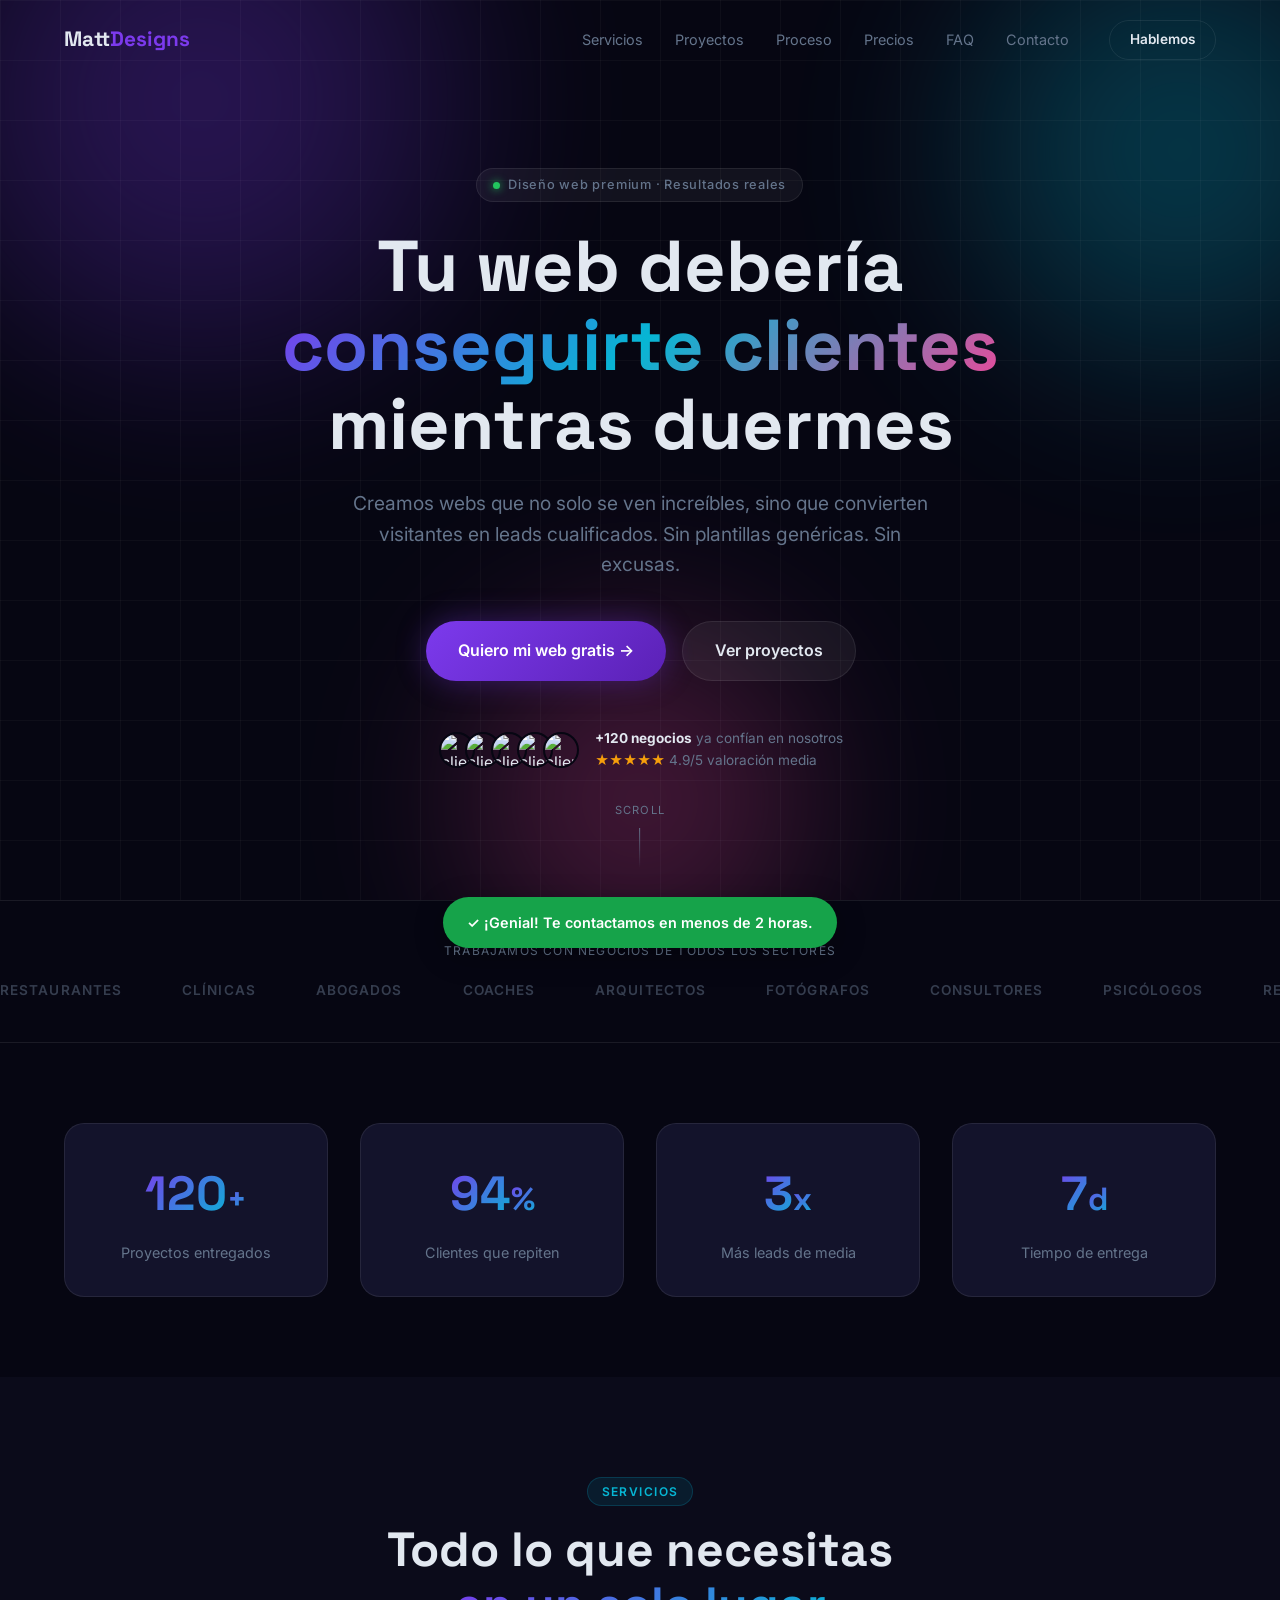
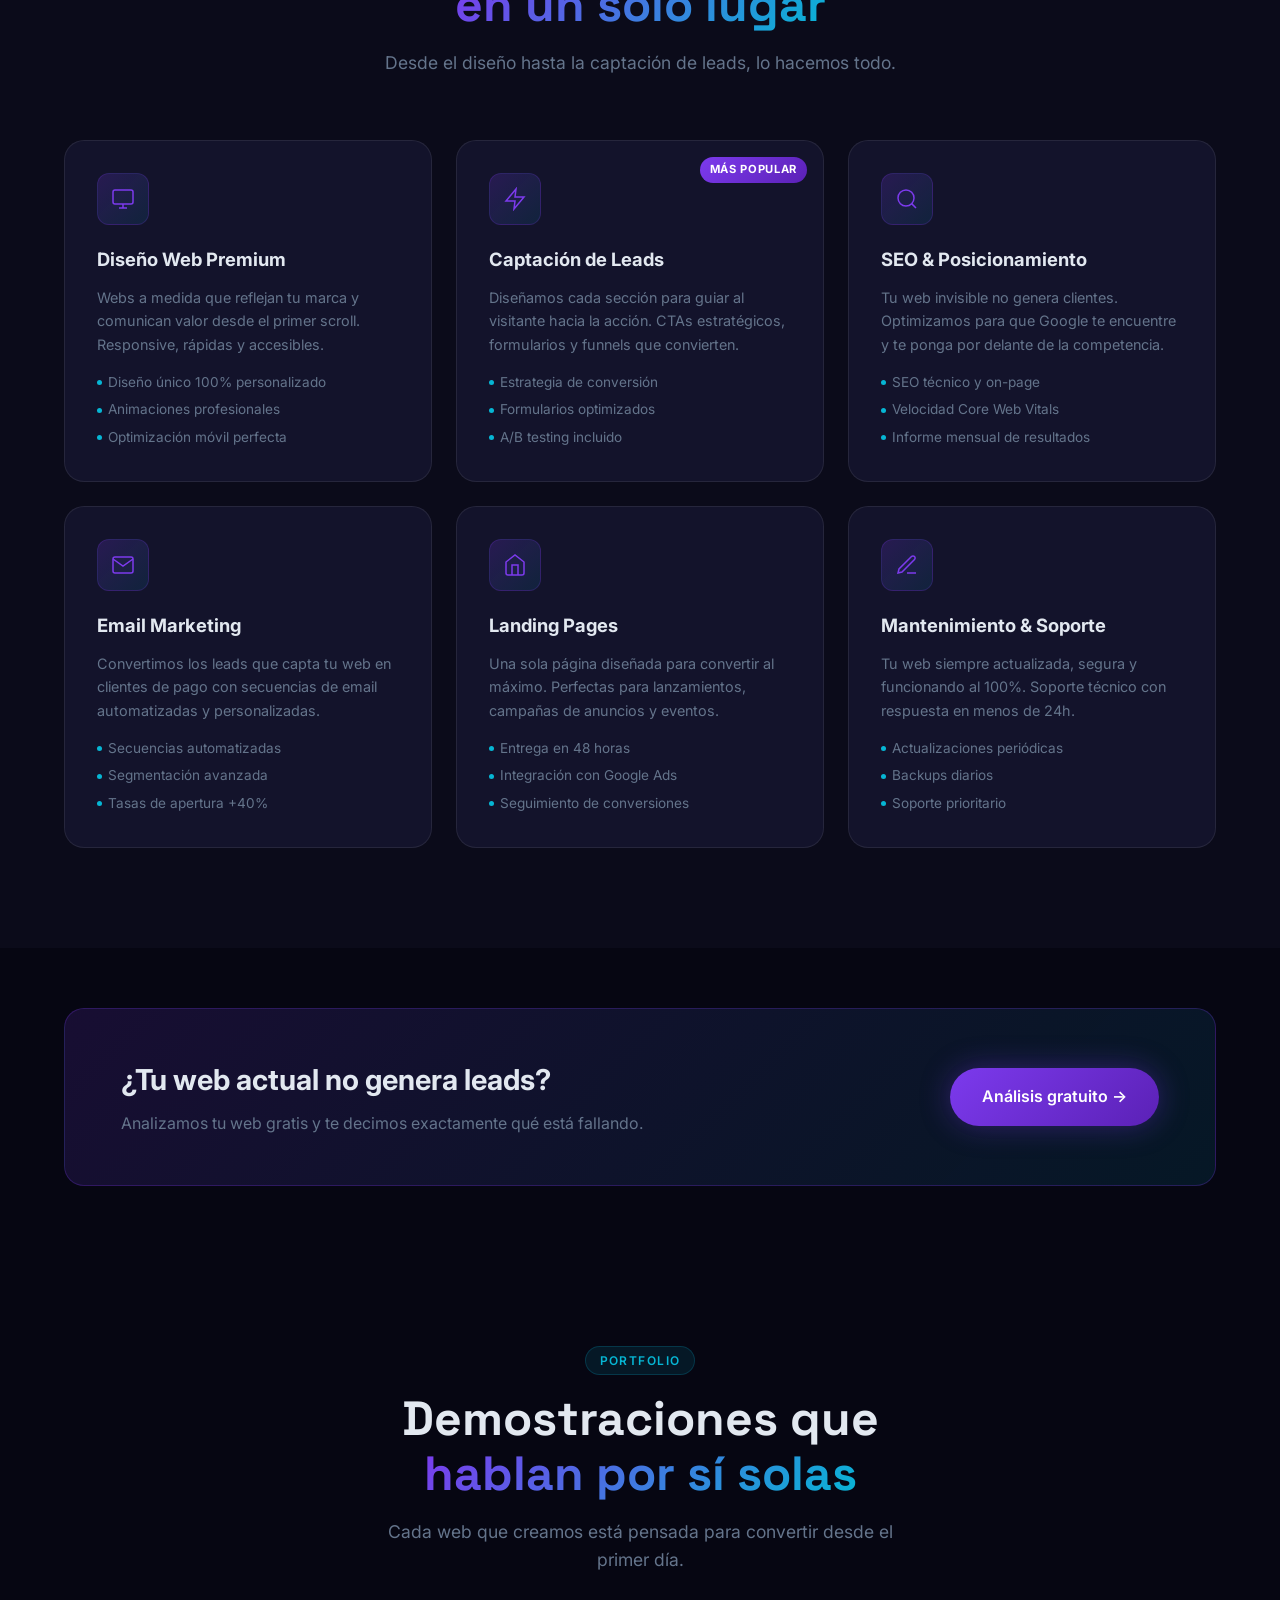
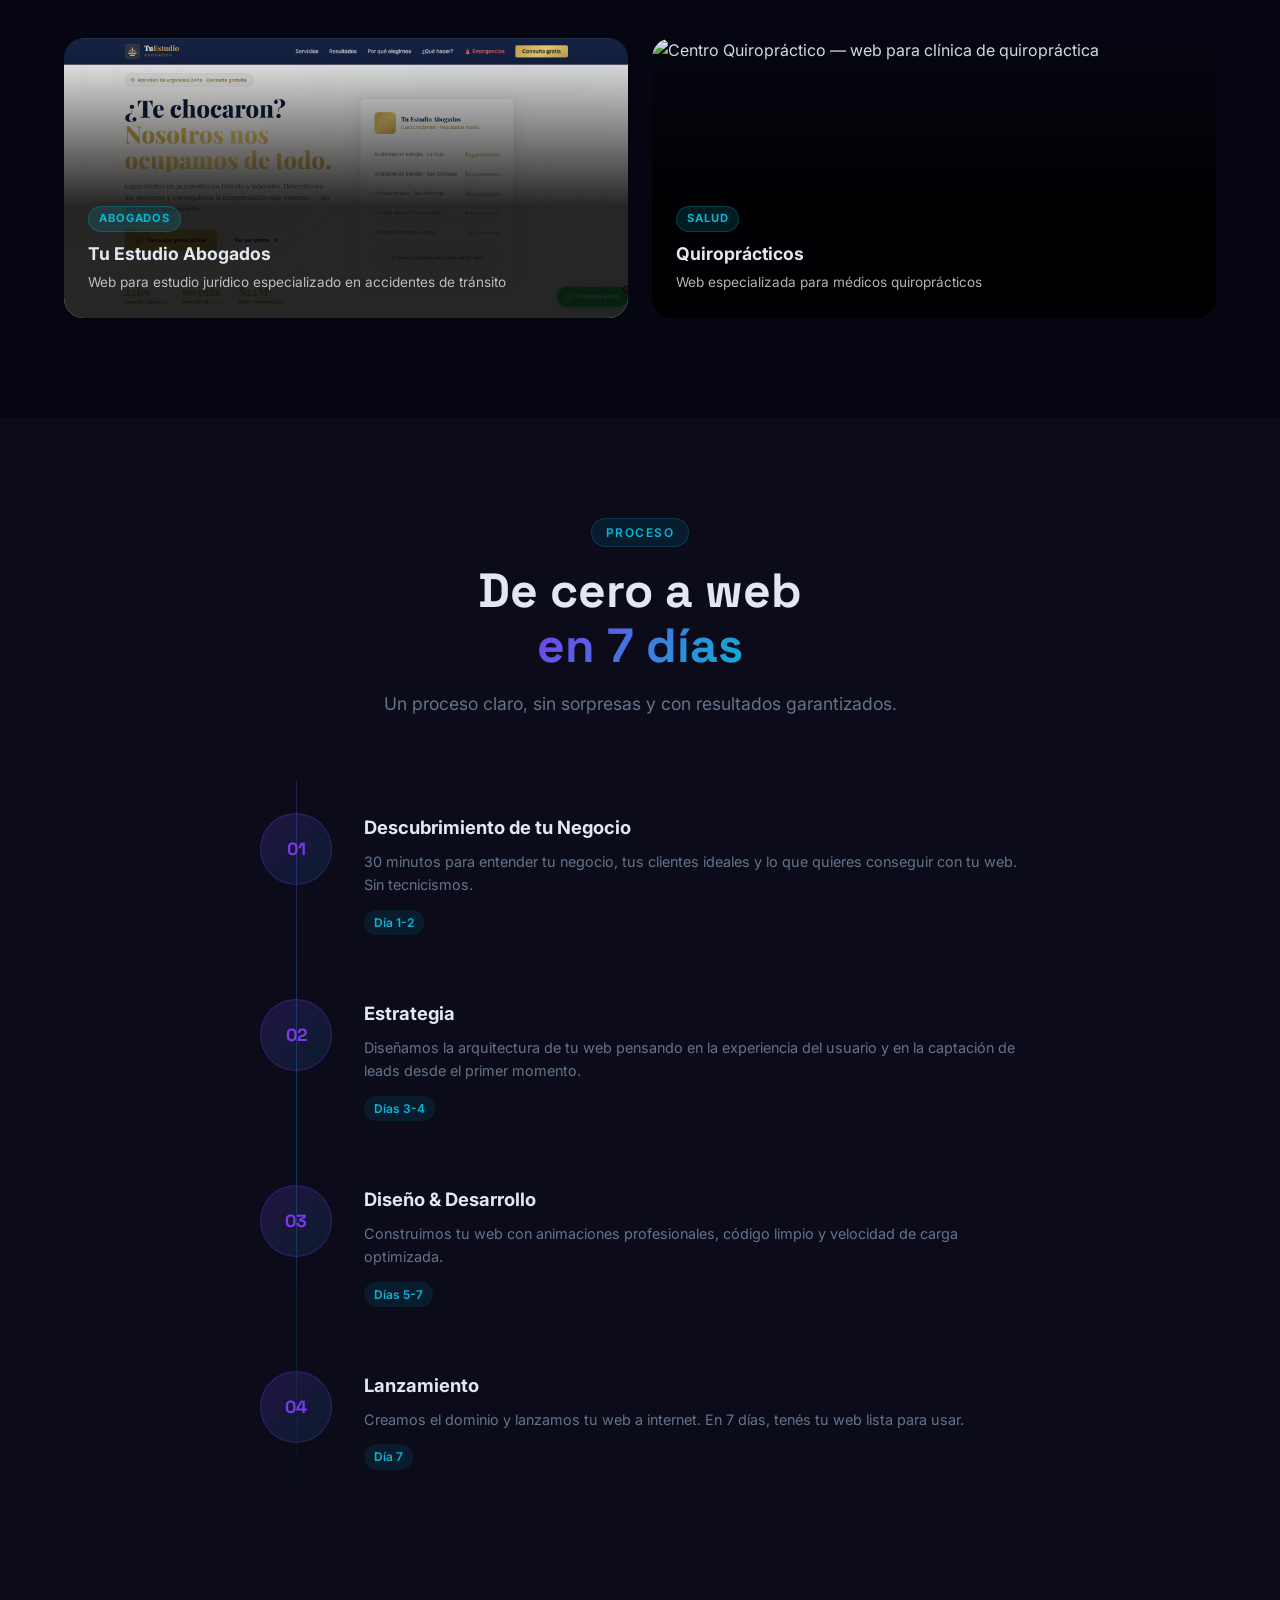
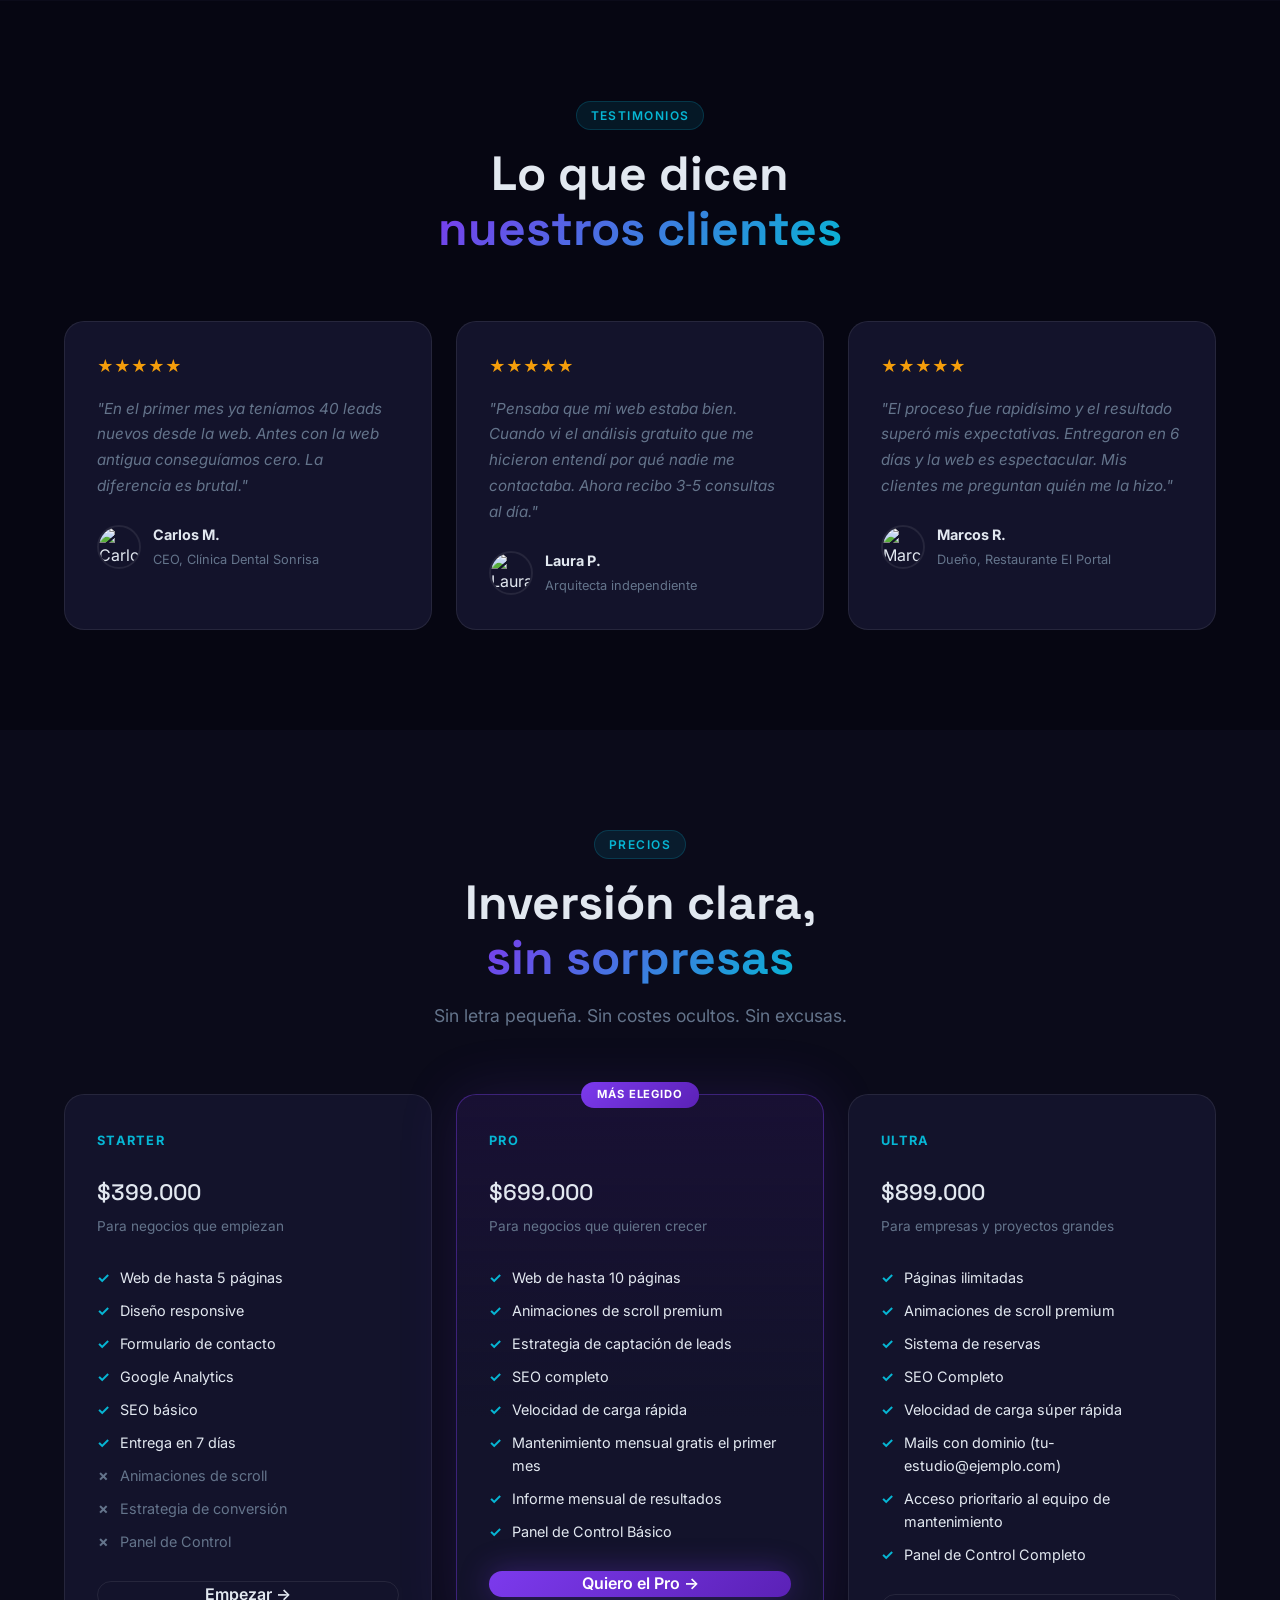
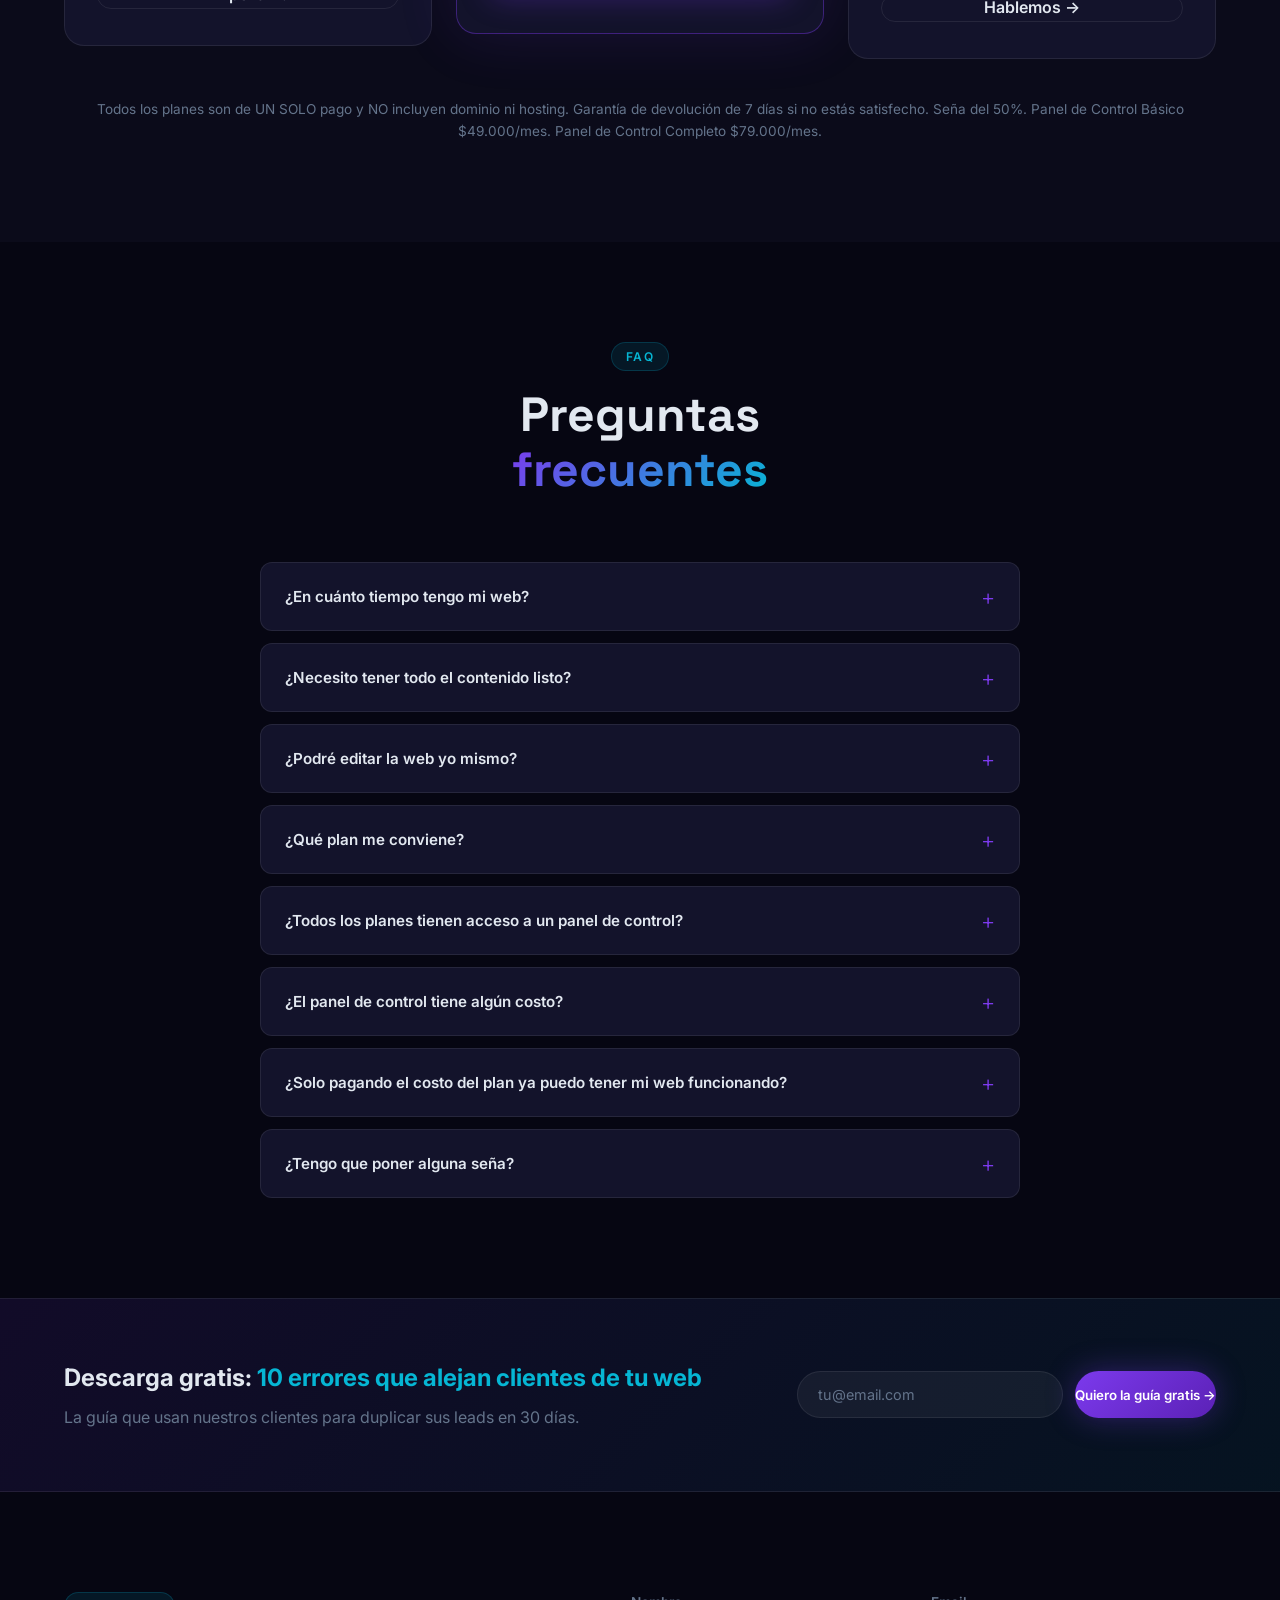
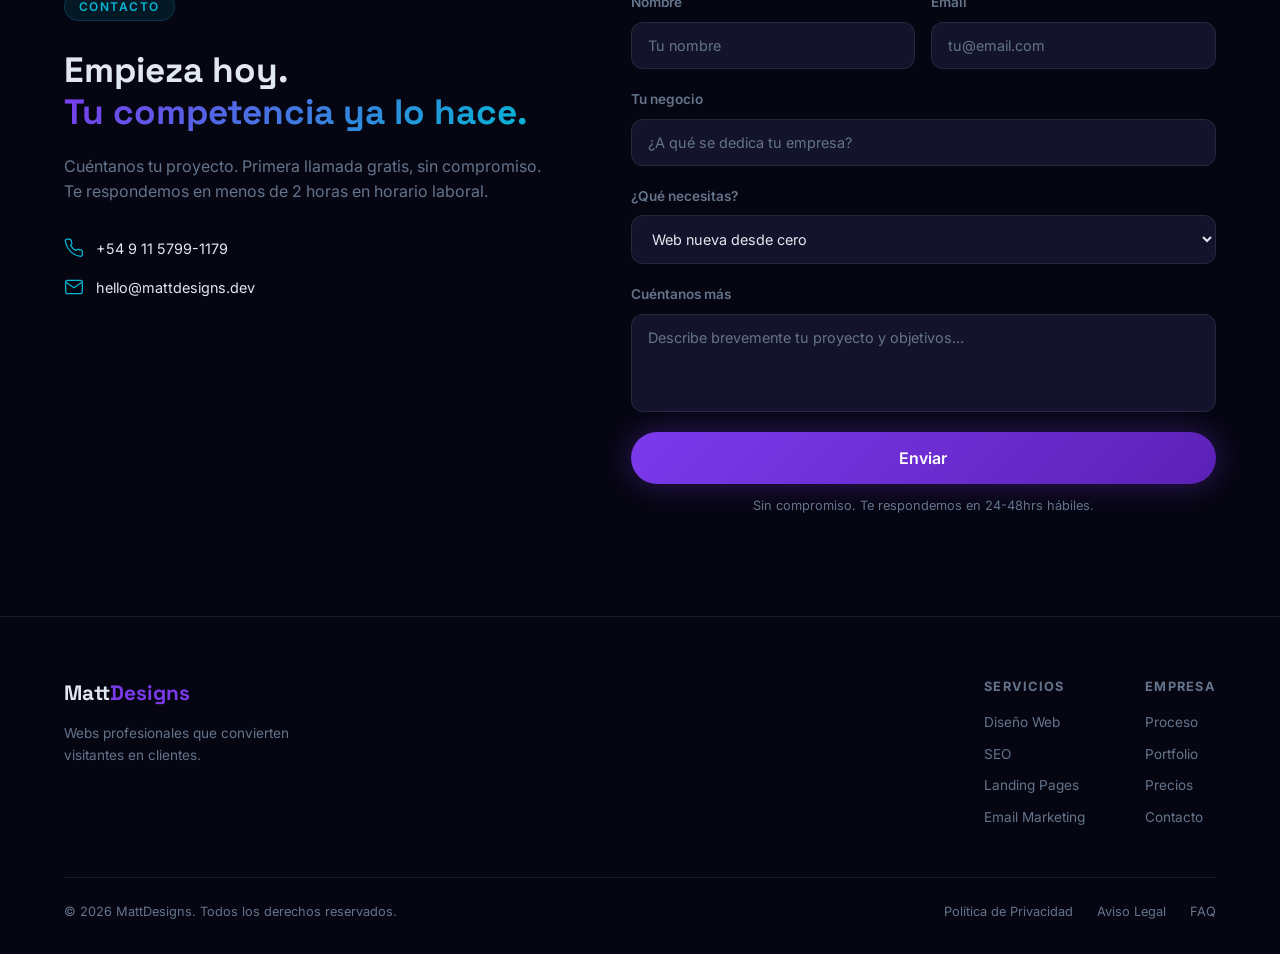
==== commit 947e14c9: "Add chiropractic project to portfolio section Co-Authored-By: Claude Sonnet 4.6 <noreply@anthropic.c" ====
--- a/index.html
+++ b/index.html
@@ -1,6 +1,15 @@
 <!DOCTYPE html>
 <html lang="es" prefix="og: https://ogp.me/ns#">
 <head>
+  <!-- Google tag (gtag.js) -->
+  <script async src="https://www.googletagmanager.com/gtag/js?id=AW-18221575053"></script>
+  <script>
+    window.dataLayer = window.dataLayer || [];
+    function gtag(){dataLayer.push(arguments);}
+    gtag('js', new Date());
+
+    gtag('config', 'AW-18221575053');
+  </script>
   <meta charset="UTF-8" />
   <meta name="viewport" content="width=device-width, initial-scale=1.0" />
 
@@ -423,15 +432,16 @@
             <div class="project-card__visit">Ver proyecto →</div>
           </a>
         </div>
-        <div class="project-card project-card--placeholder reveal-up">
-          <div class="project-card__img project-card__img--empty">
+        <div class="project-card reveal-up" data-category="Salud">
+          <a href="https://example-homepage-chiro2.netlify.app/" target="_blank" rel="noopener" class="project-card__img project-card__img--screenshot">
+            <img src="assets/quiro.png" alt="Centro Quiropráctico — web para clínica de quiropráctica" loading="lazy" />
             <div class="project-card__overlay">
-              <span class="project-card__tag">Próximamente</span>
-              <h4>Tu proyecto aquí</h4>
-              <p>¿Quieres que tu web aparezca en este portfolio?</p>
-            </div>
-            <a href="#contacto" class="project-card__cta-btn">Hablemos →</a>
-          </div>
+              <span class="project-card__tag">Salud</span>
+              <h4>Quiroprácticos</h4>
+              <p>Web especializada para médicos quiroprácticos</p>
+            </div>
+            <div class="project-card__visit">Ver proyecto →</div>
+          </a>
         </div>
       </div>
     </div>
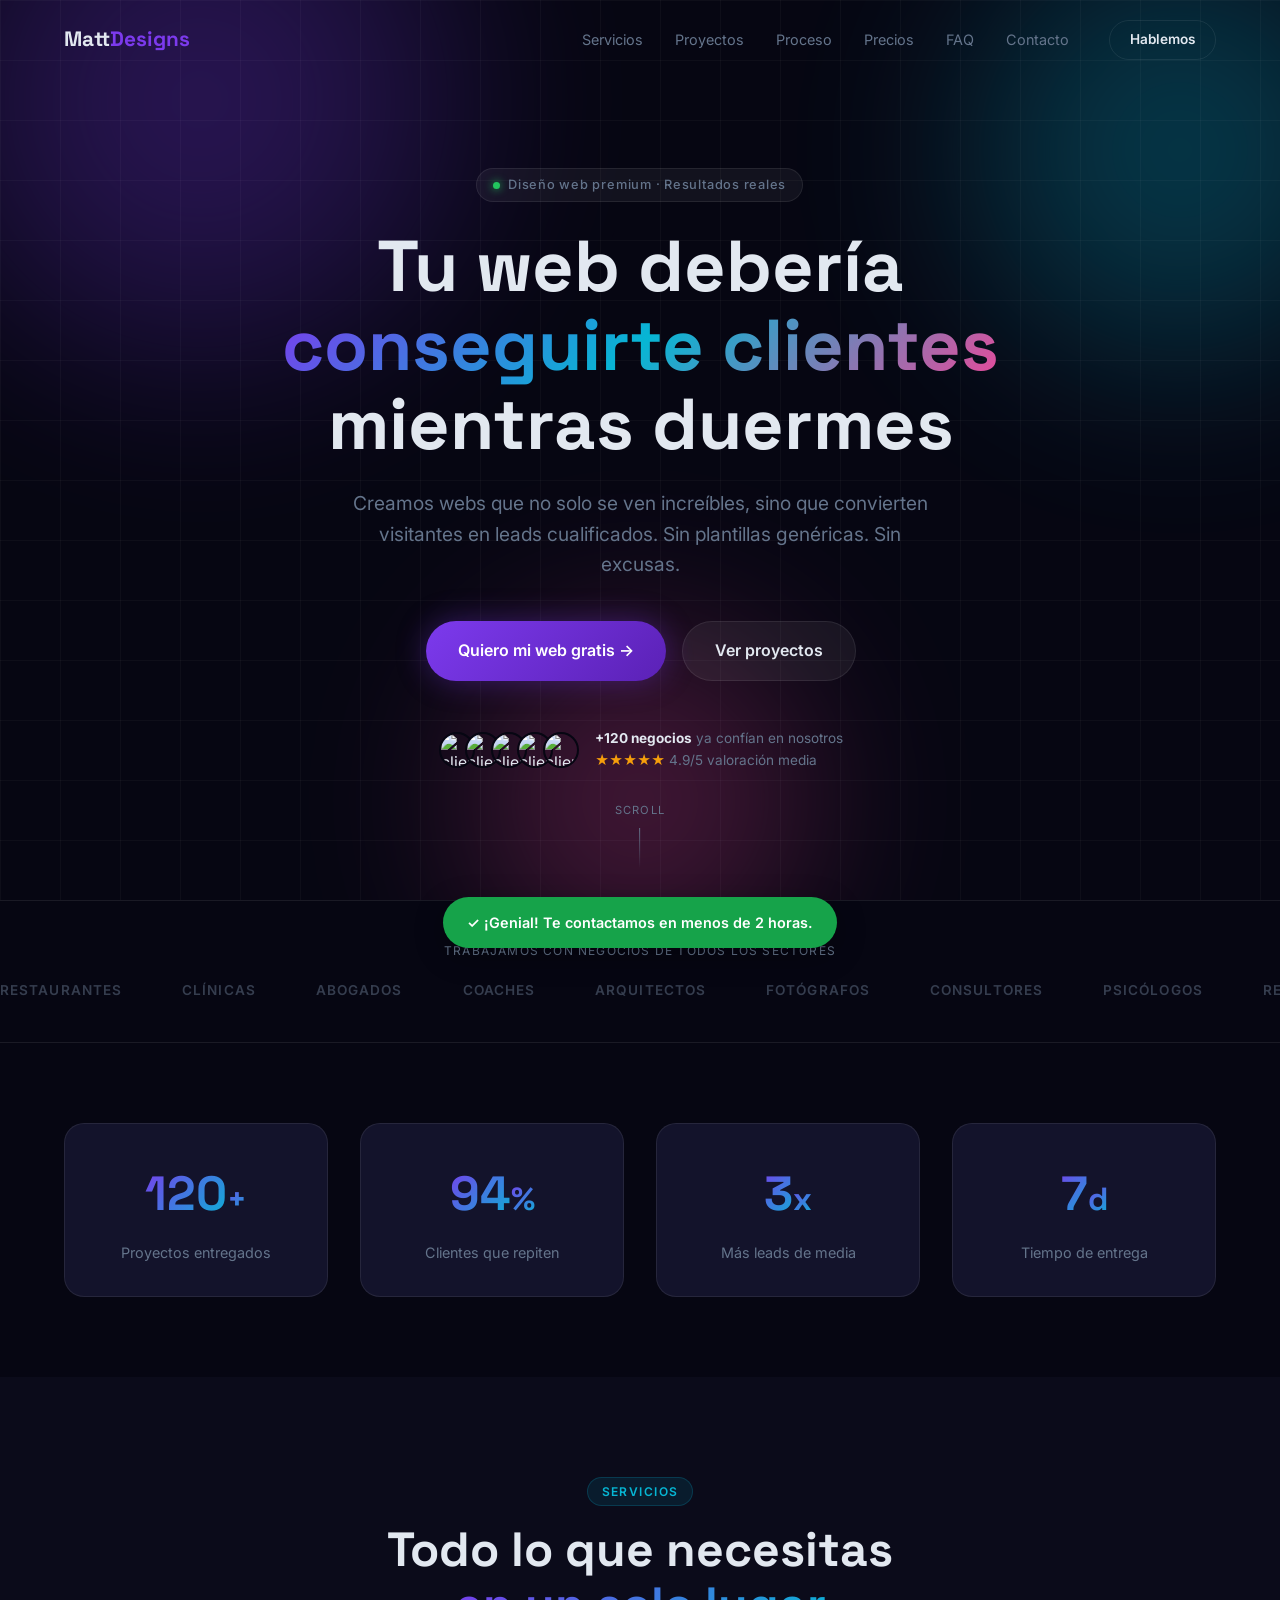
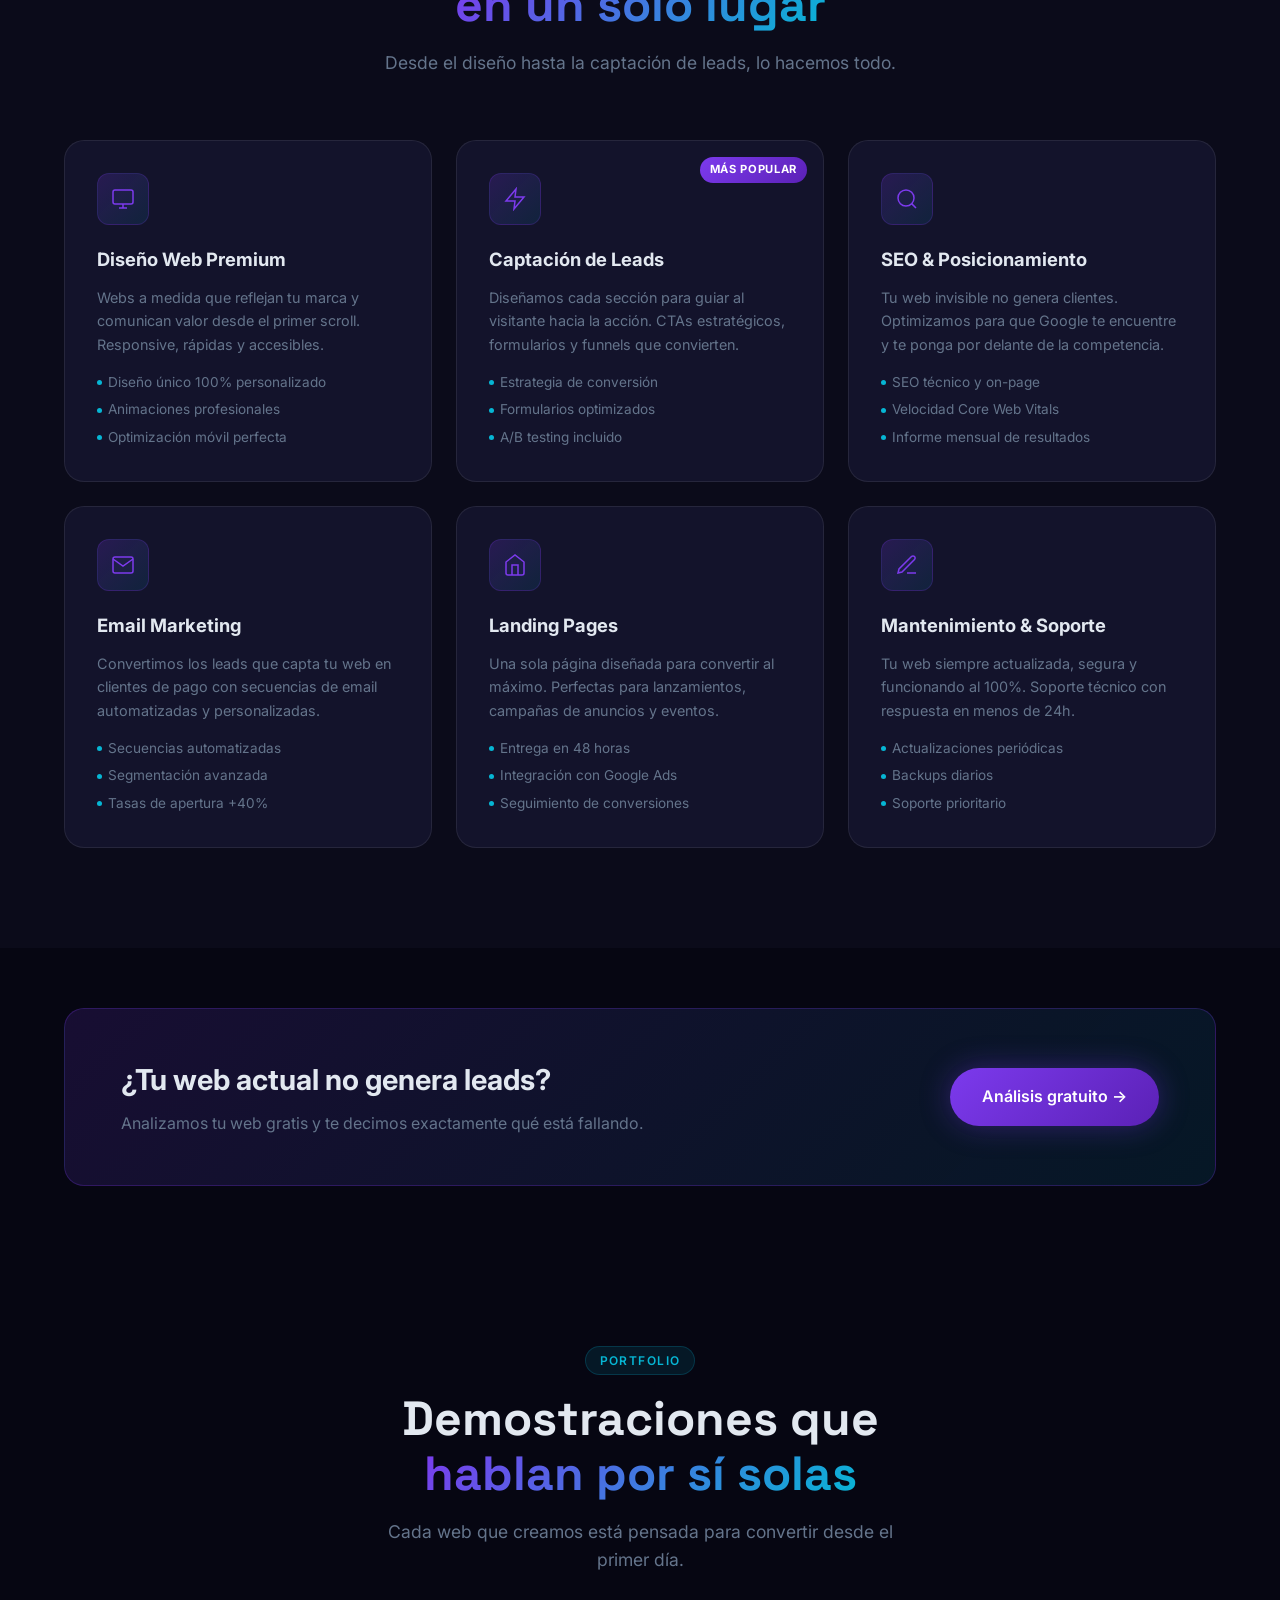
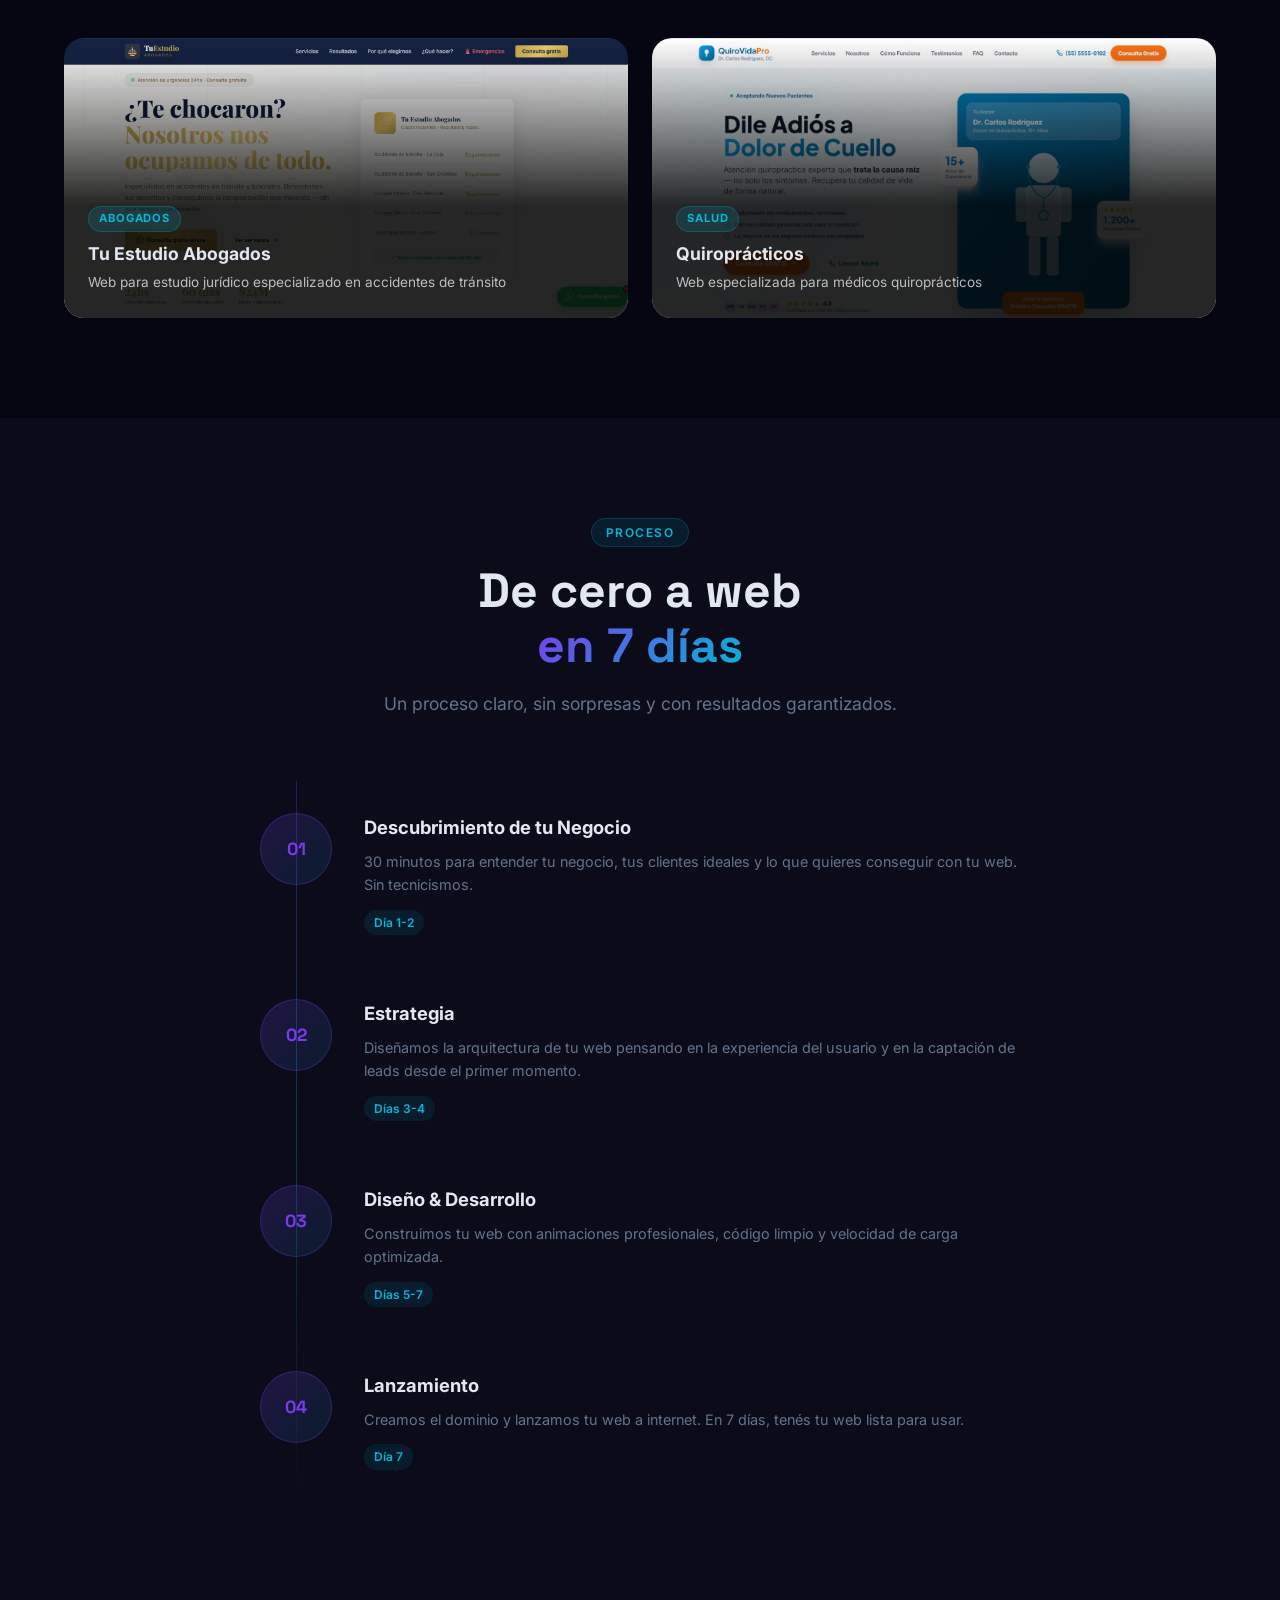
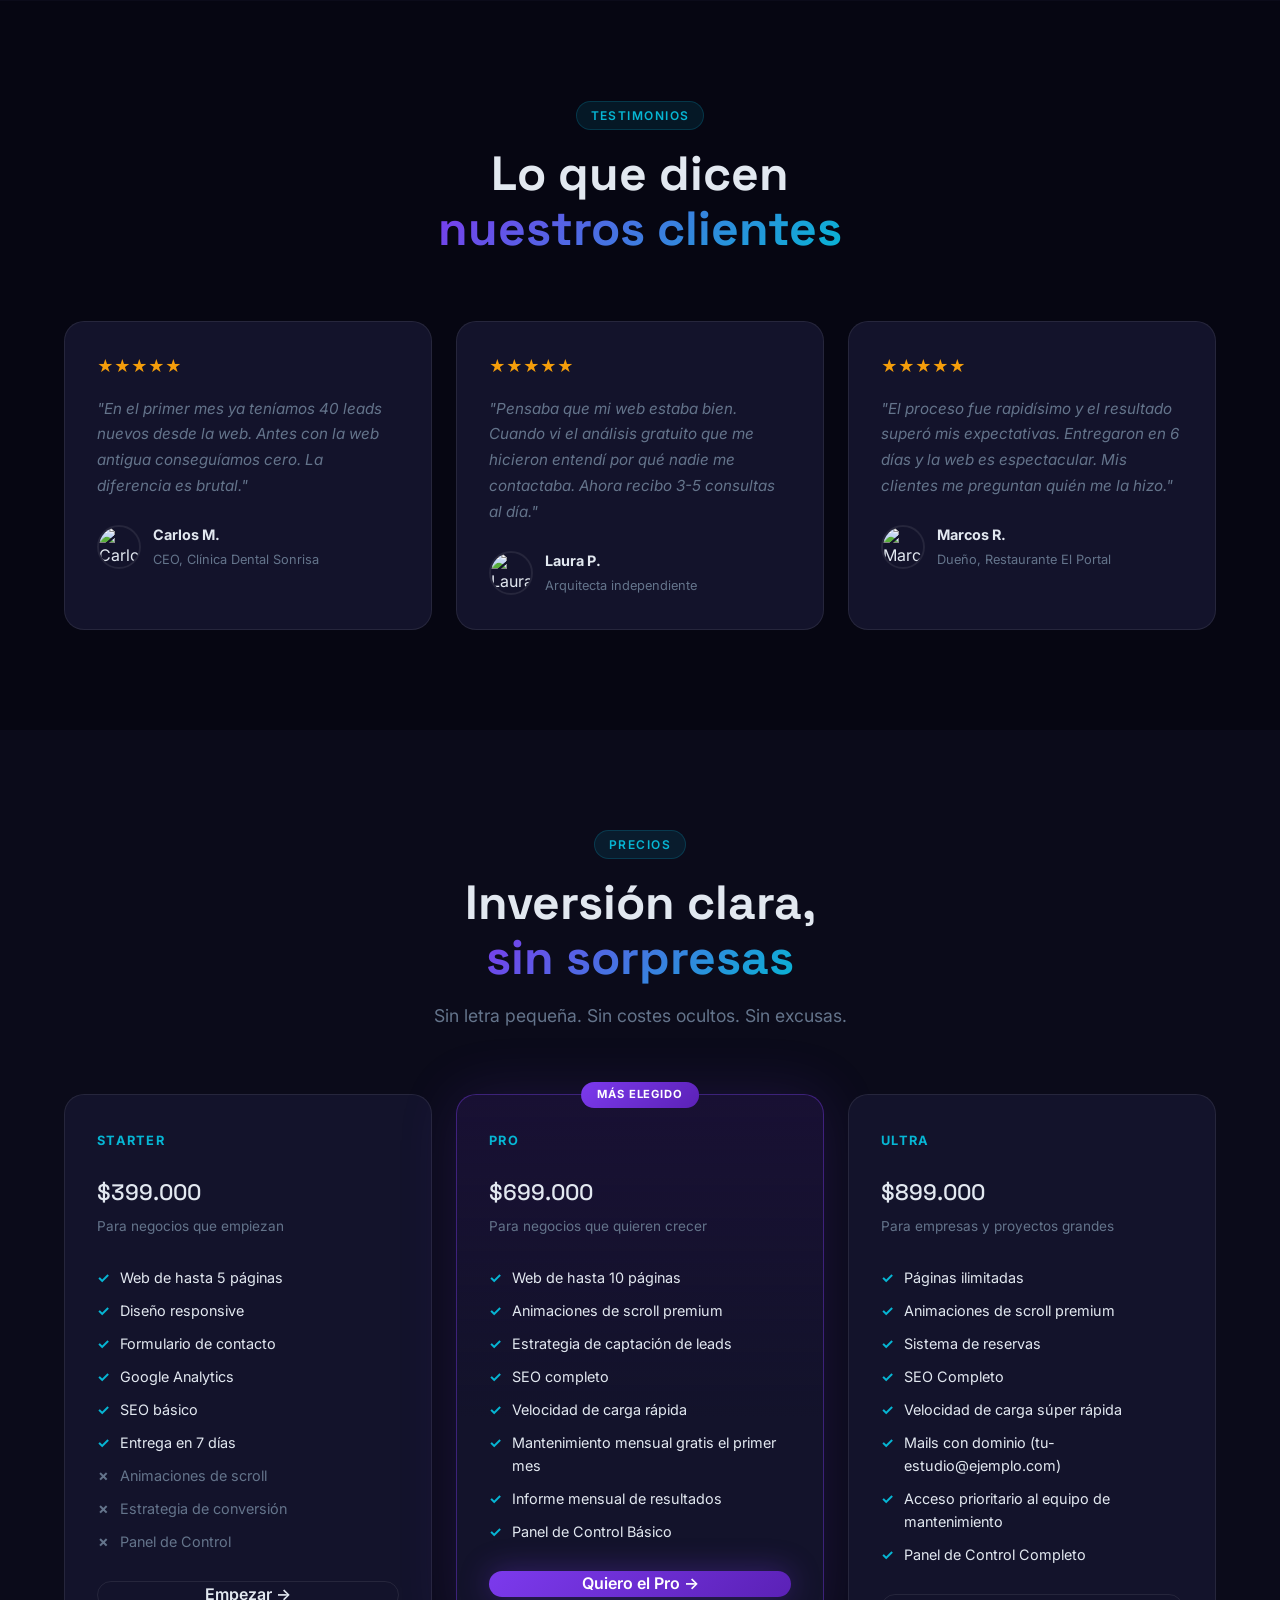
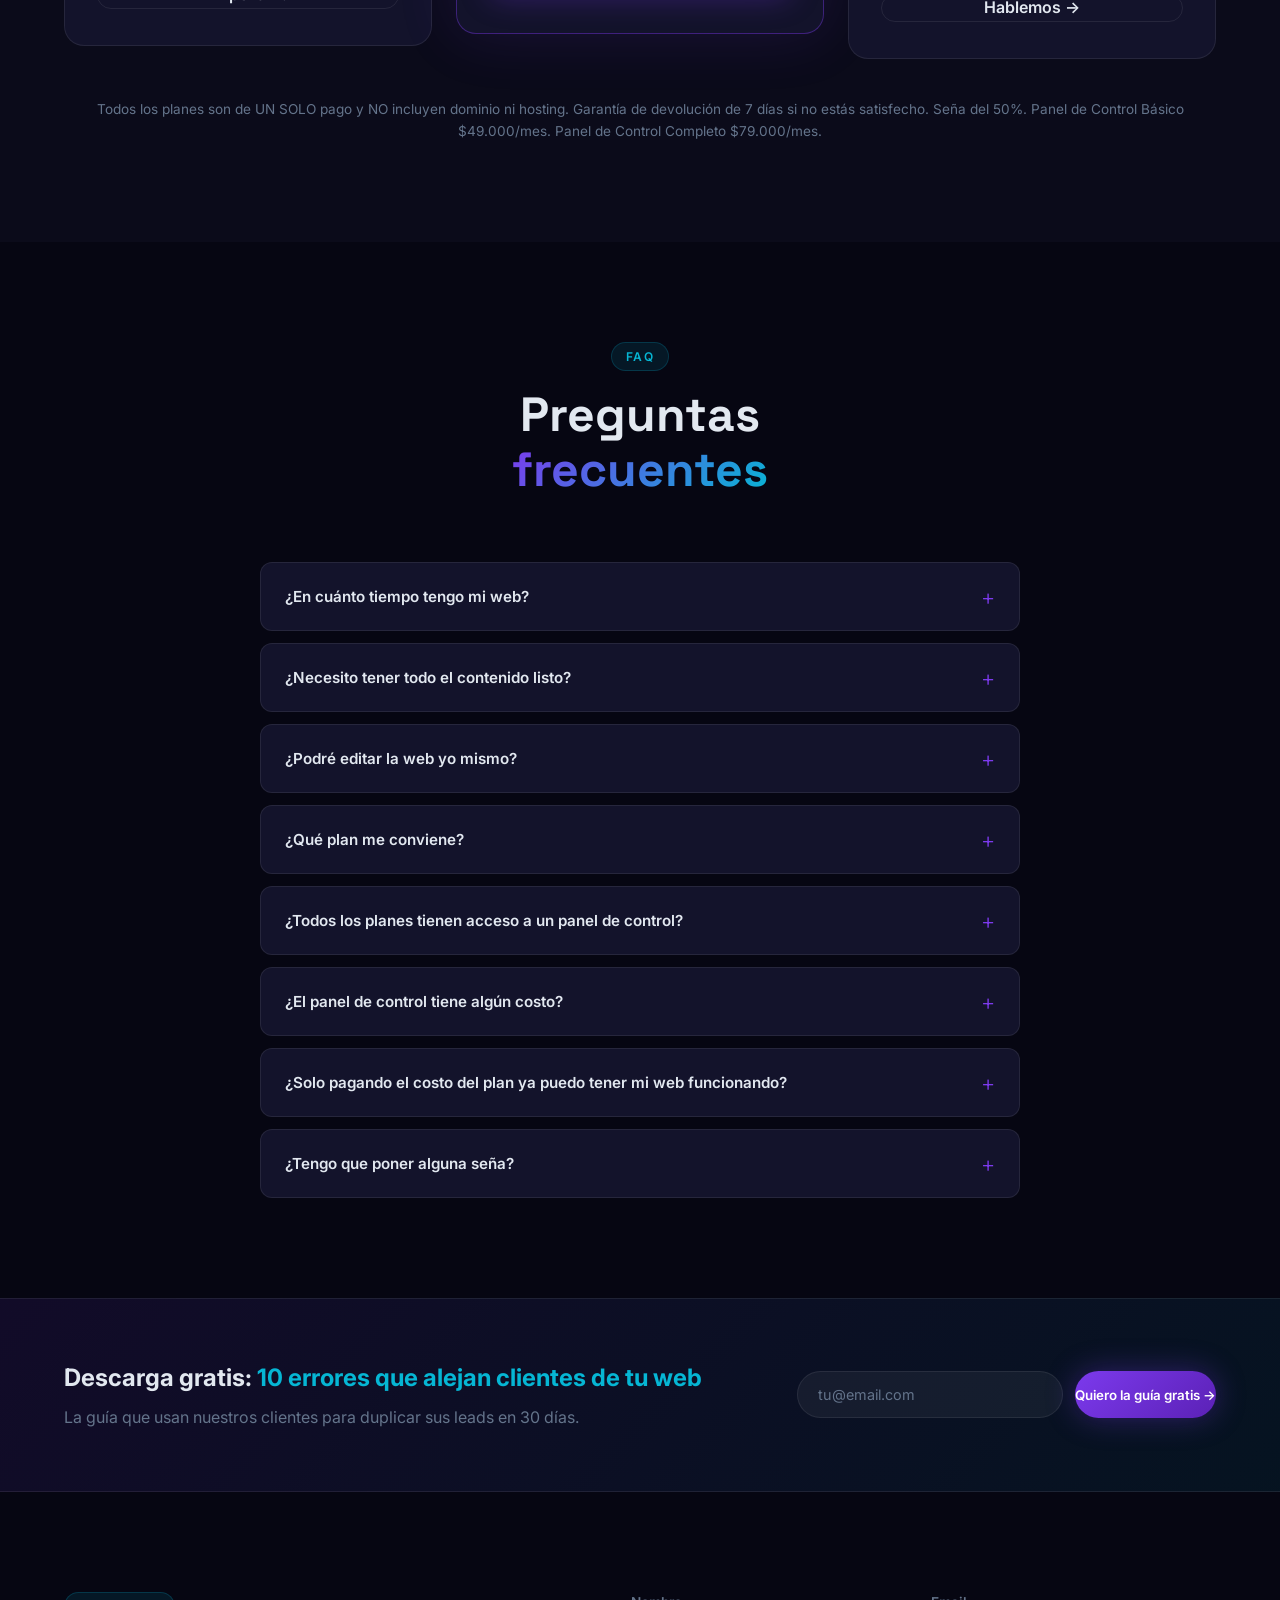
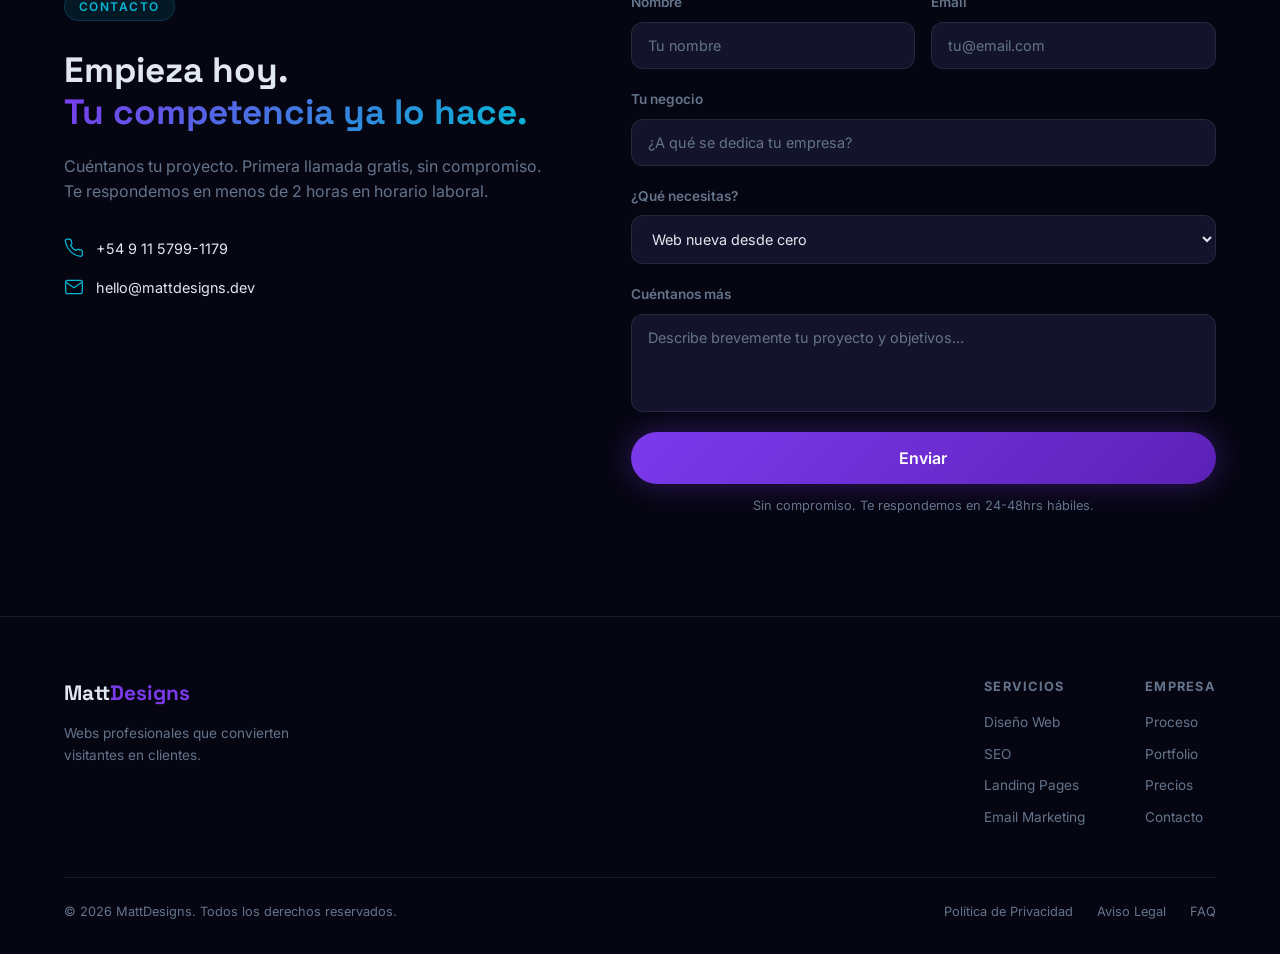
==== commit d29d42e5: "Add reCAPTCHA v3 to lead and contact forms Co-Authored-By: Claude Sonnet 4.6 <noreply@anthropic.com>" ====
--- a/index.html
+++ b/index.html
@@ -43,6 +43,9 @@
   <meta name="twitter:title"       content="MattDesigns | Diseño Web Profesional que Convierte" />
   <meta name="twitter:description" content="Creamos webs con animaciones premium que generan leads reales. Sin plantillas. Entrega en 7 días." />
   <meta name="twitter:image"       content="https://mattdesigns.dev/assets/og-image.png" />
+
+  <!-- ═══ RECAPTCHA v3 ═══ -->
+  <script src="https://www.google.com/recaptcha/api.js?render=6LdwZRItAAAAAIPknqR9238HSIfBTIA-x6v1hCPB" async defer></script>
 
   <!-- ═══ PERFORMANCE ═══ -->
   <link rel="preconnect" href="https://fonts.googleapis.com" />
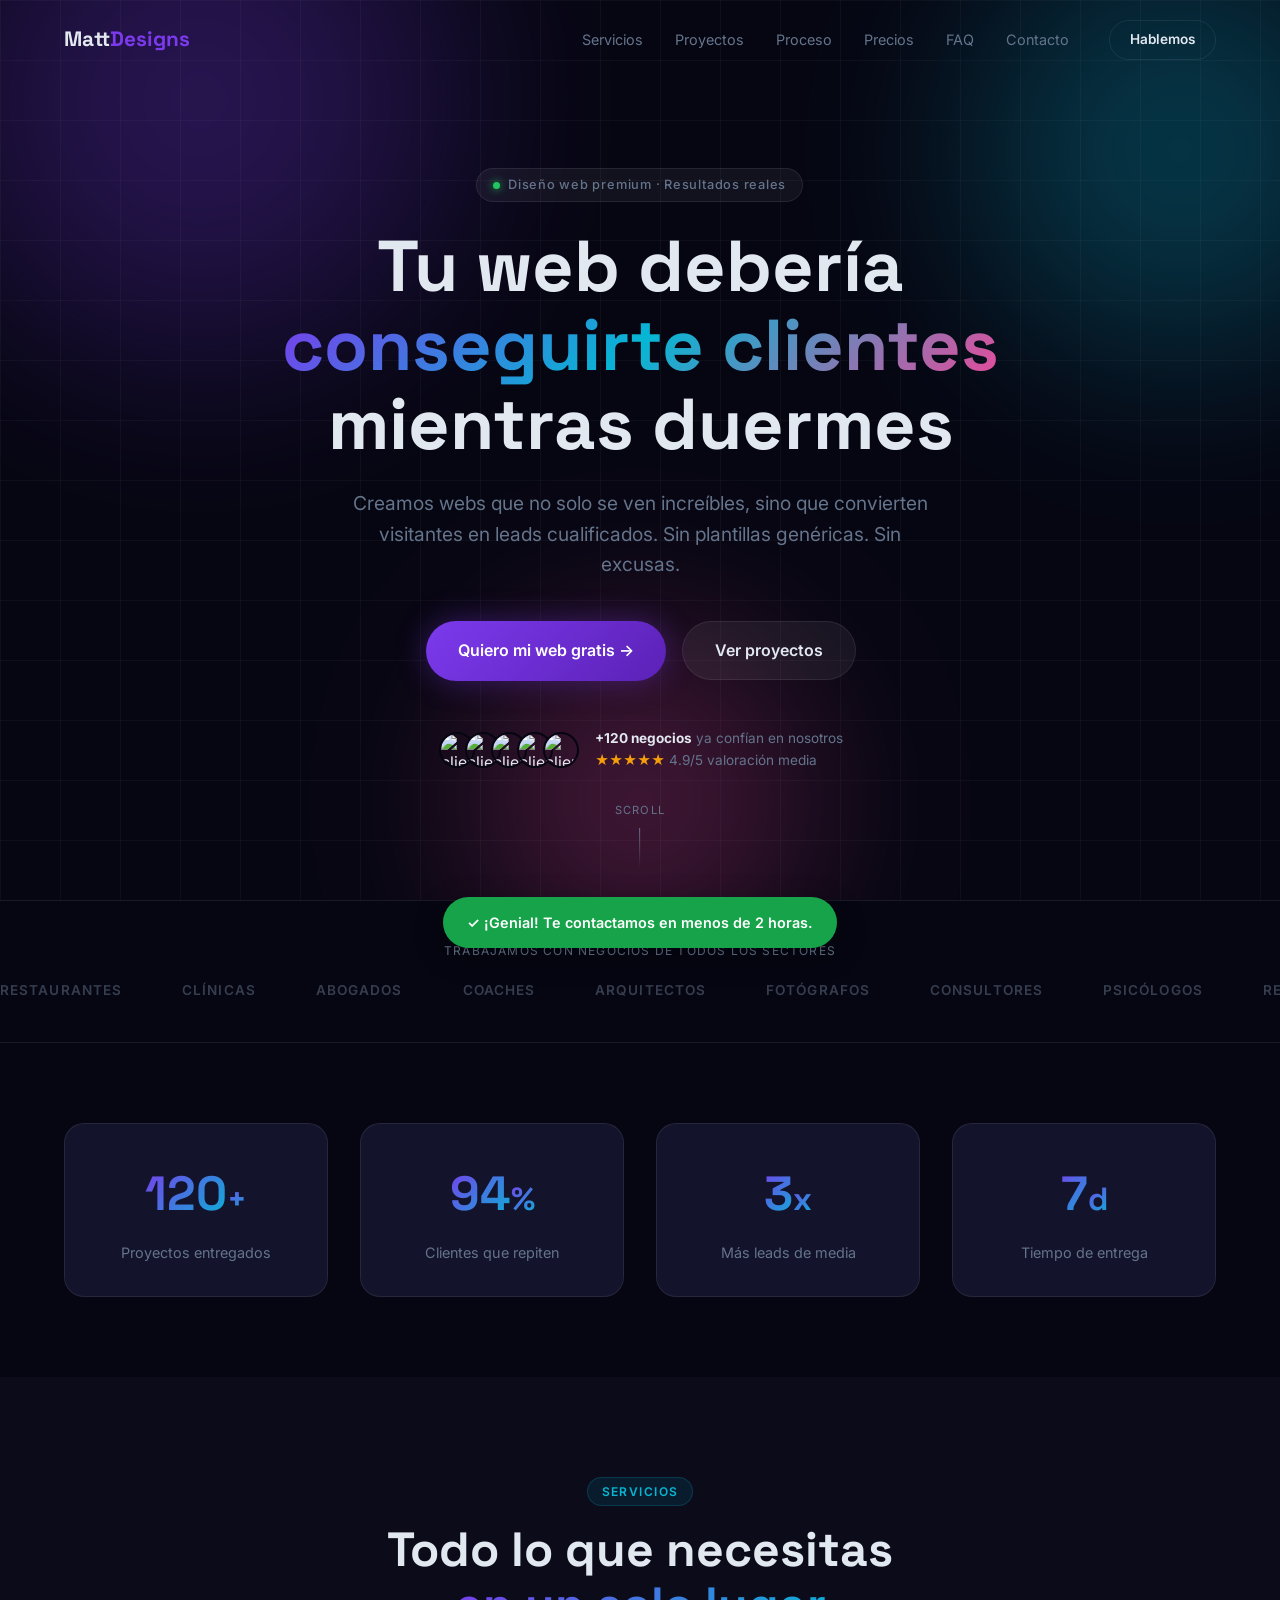
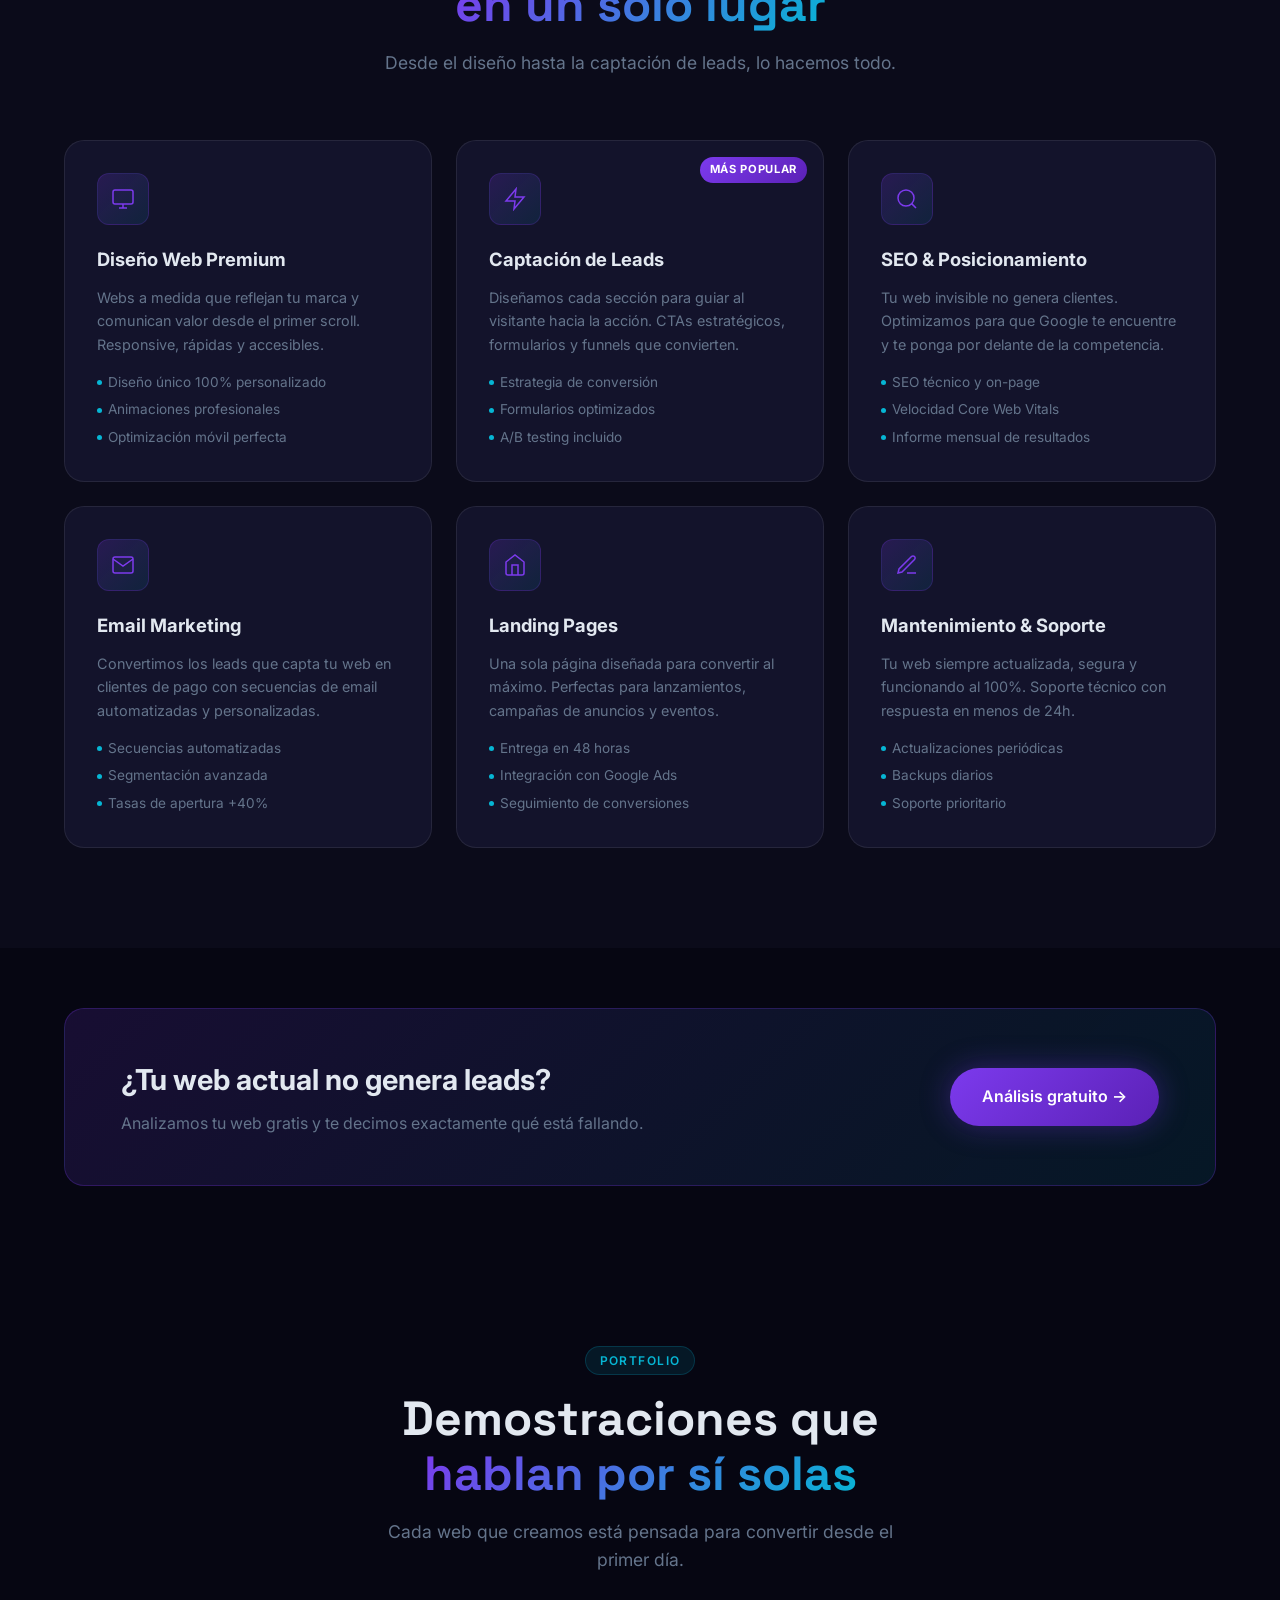
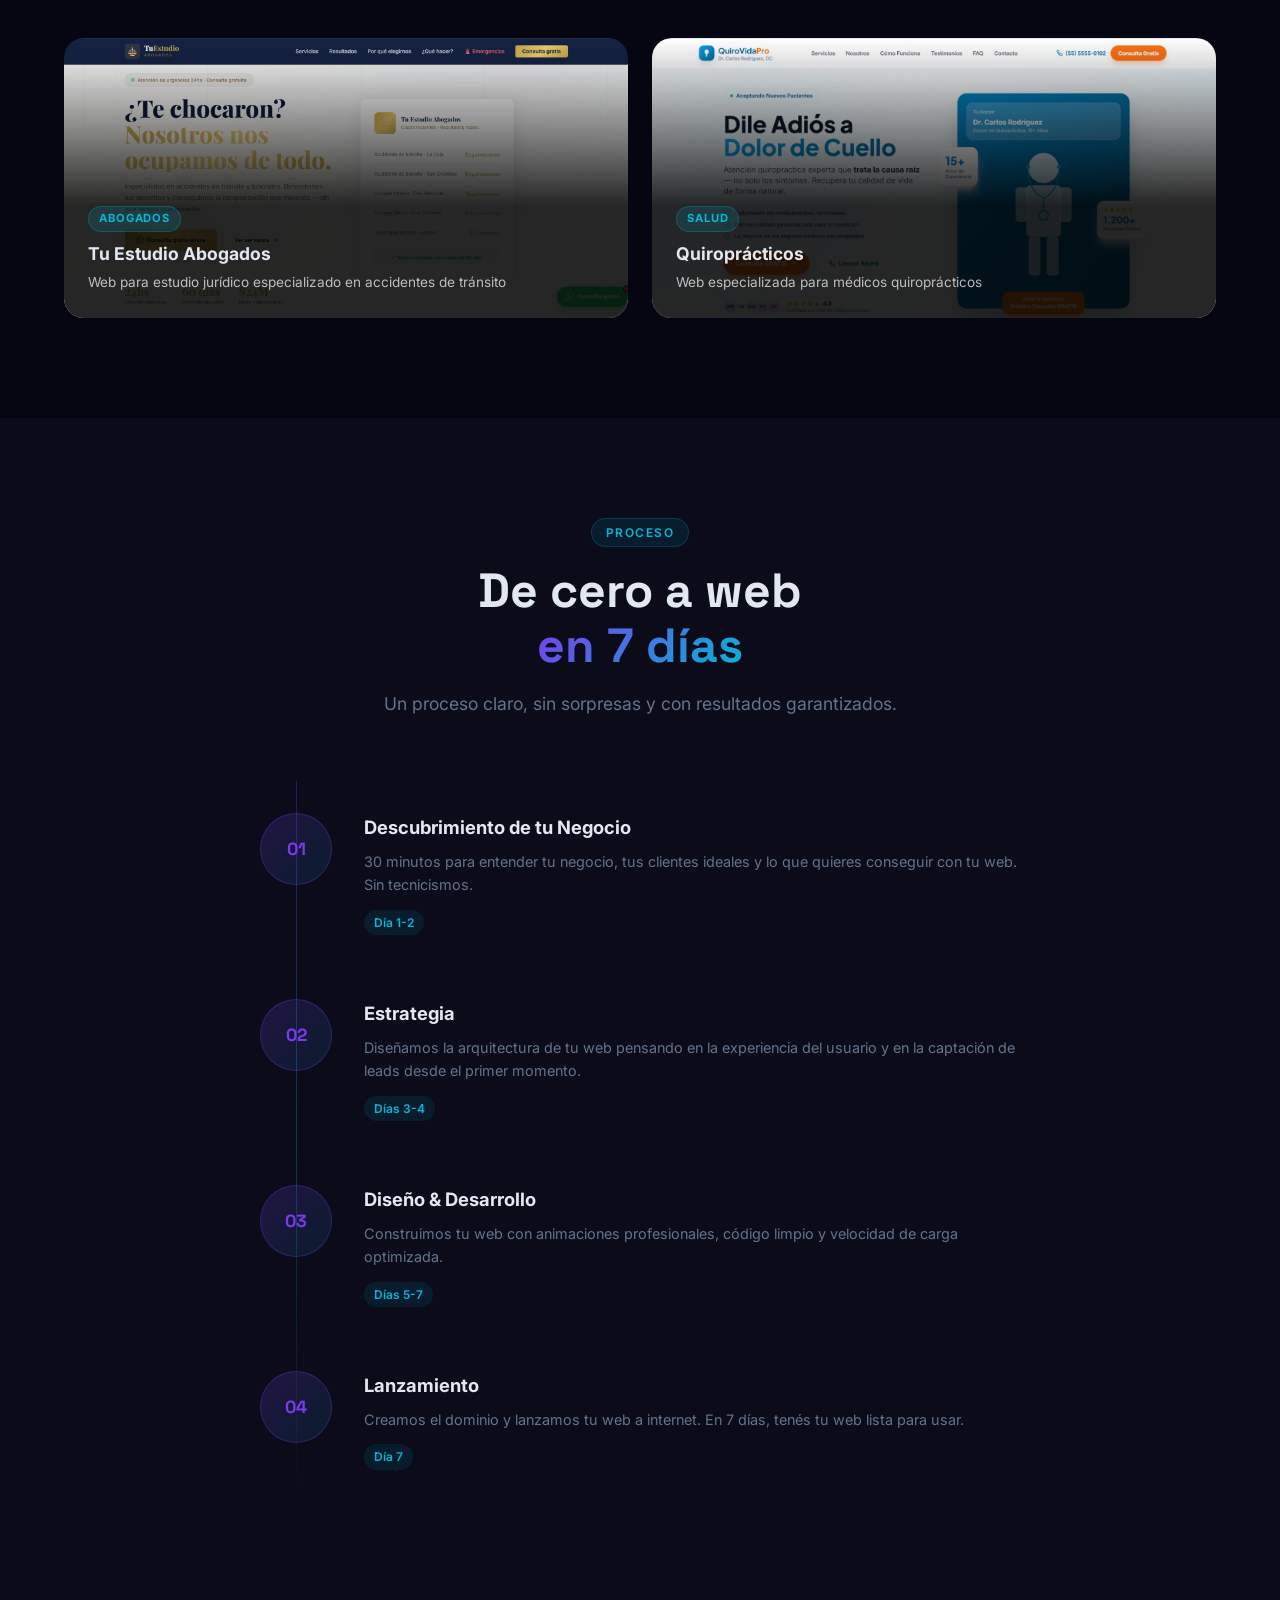
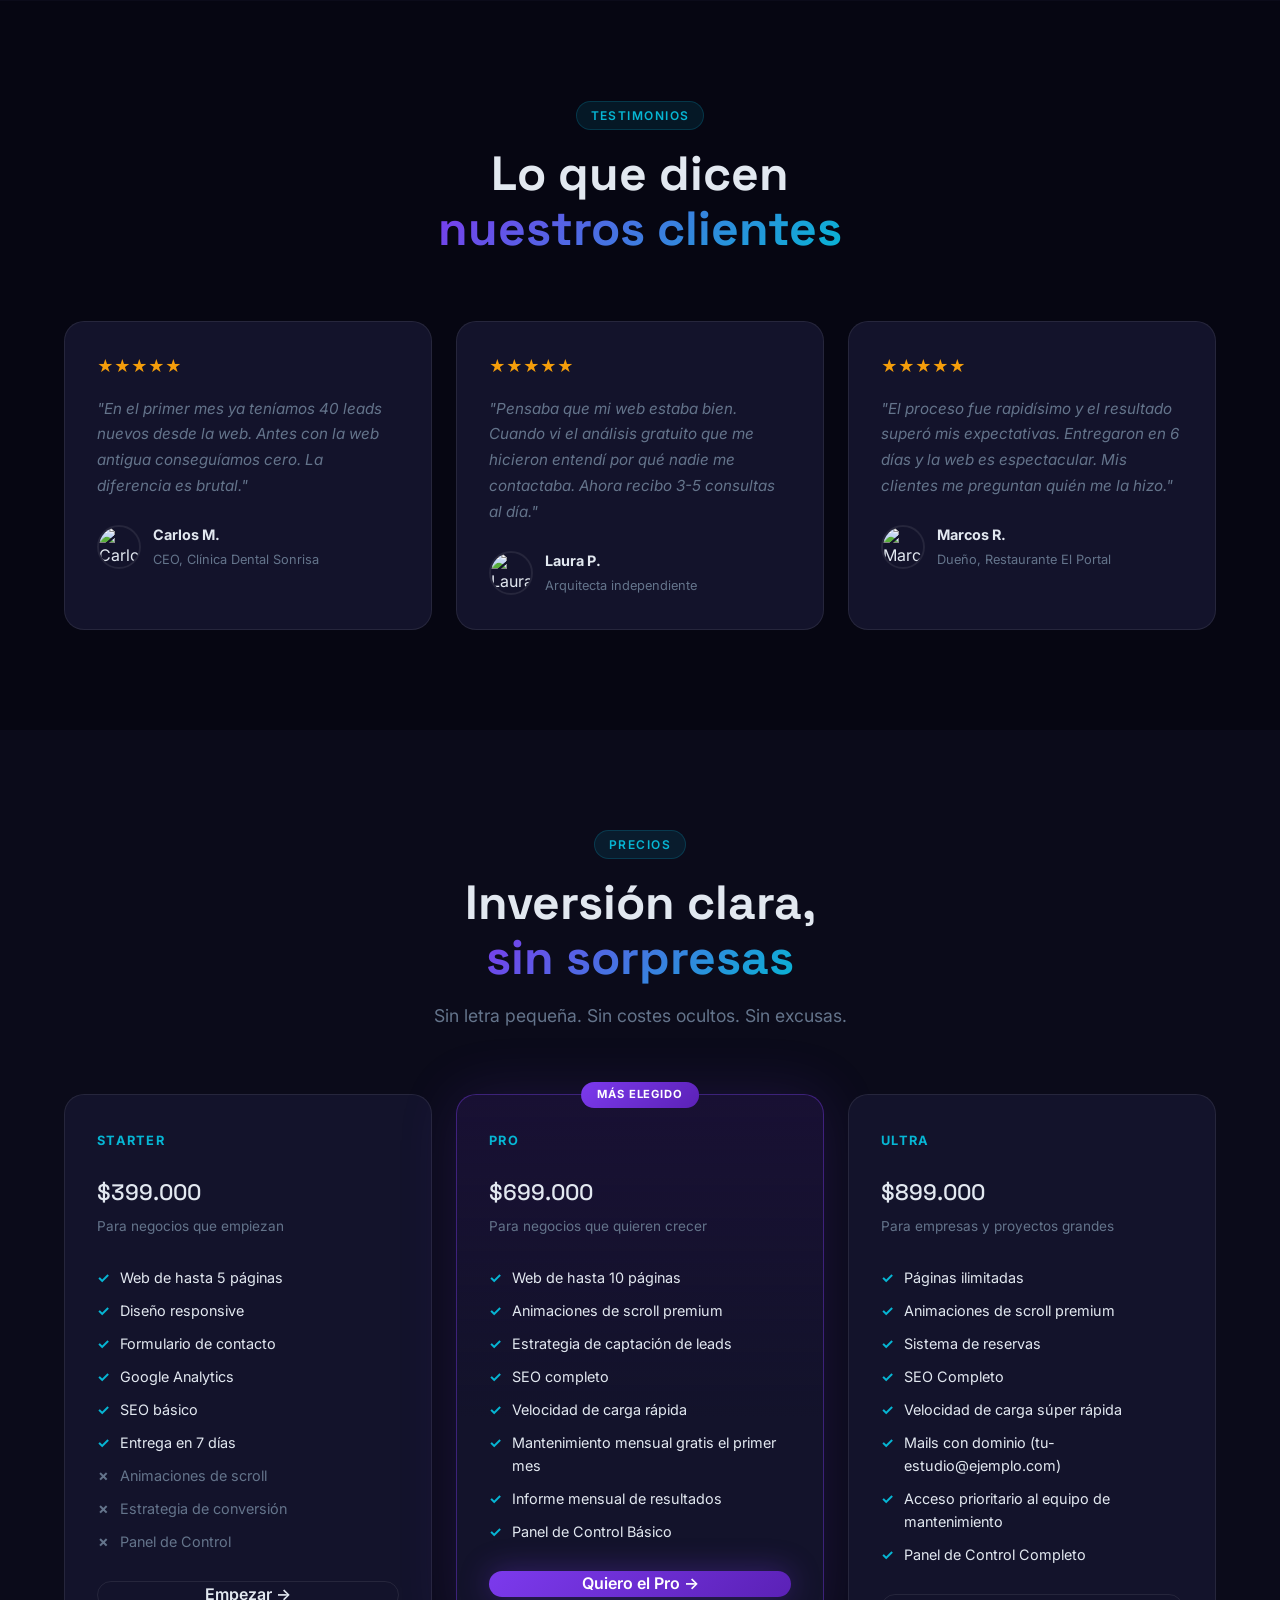
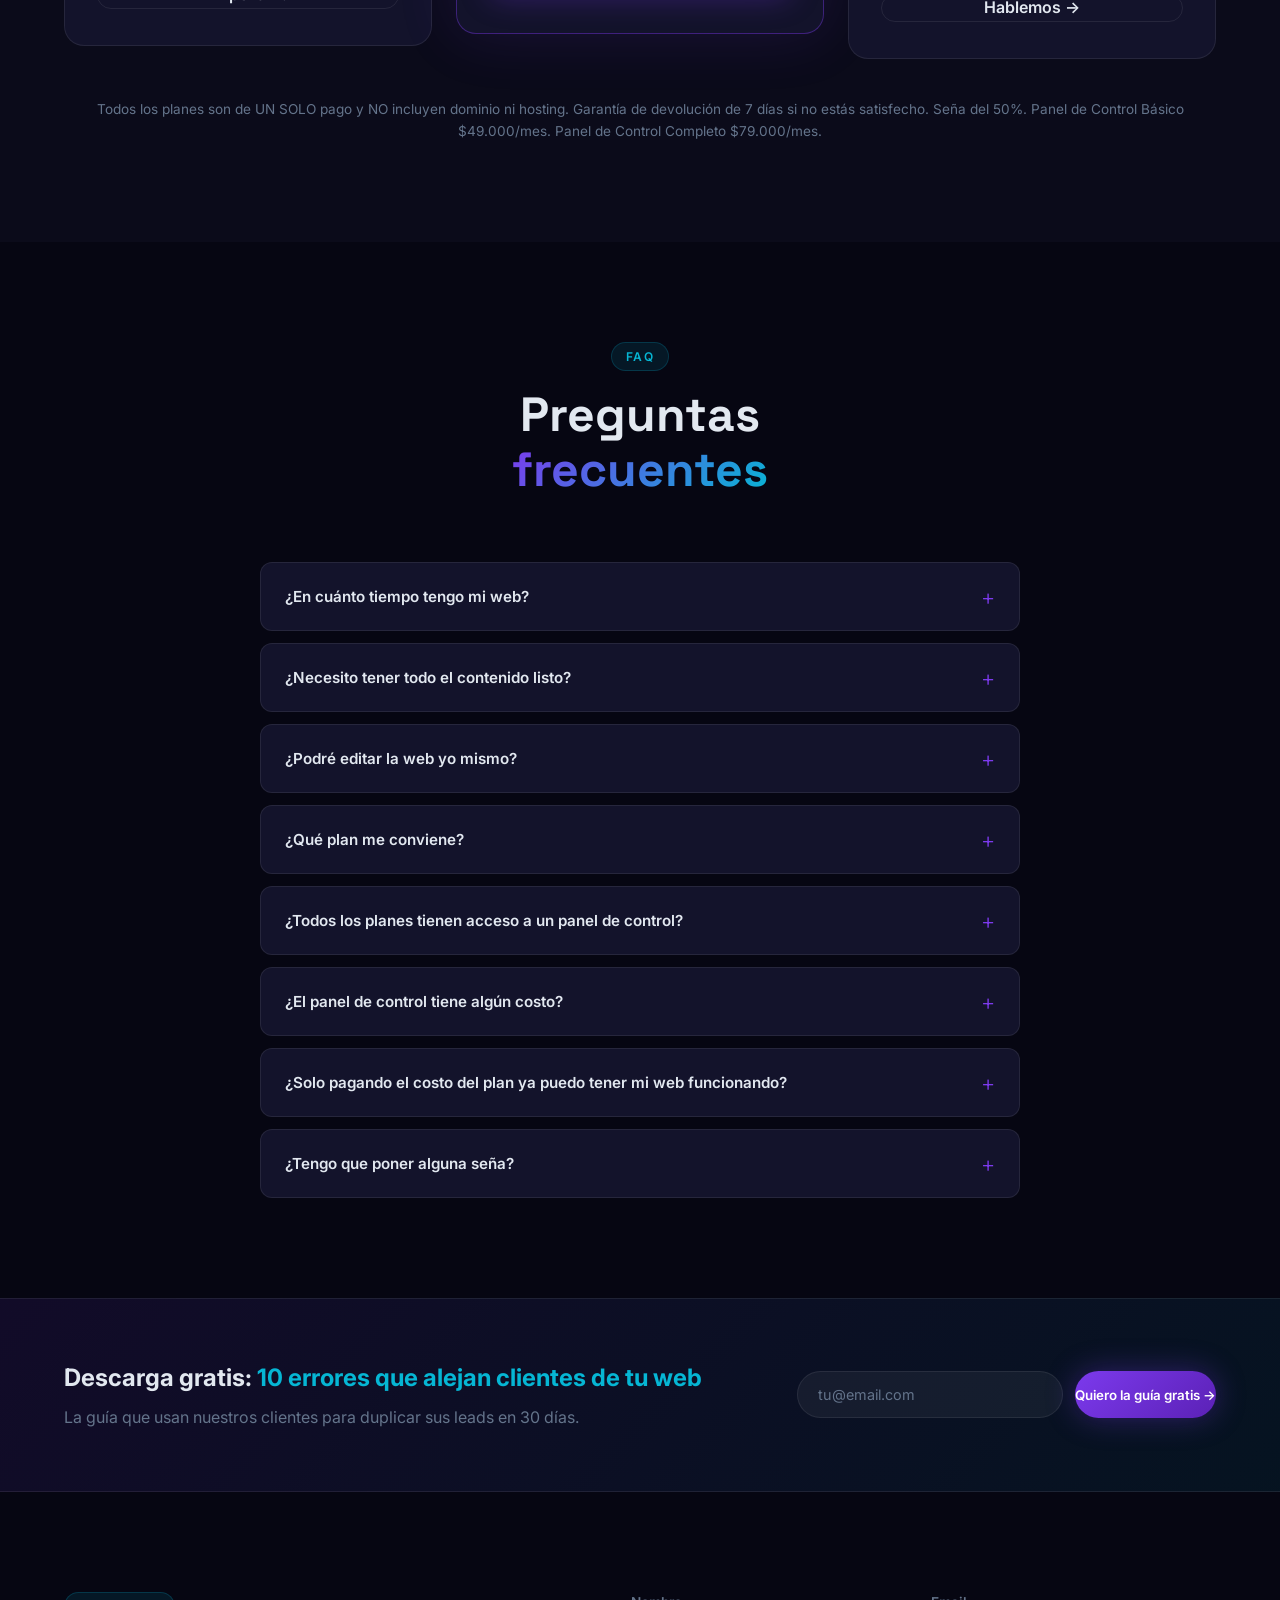
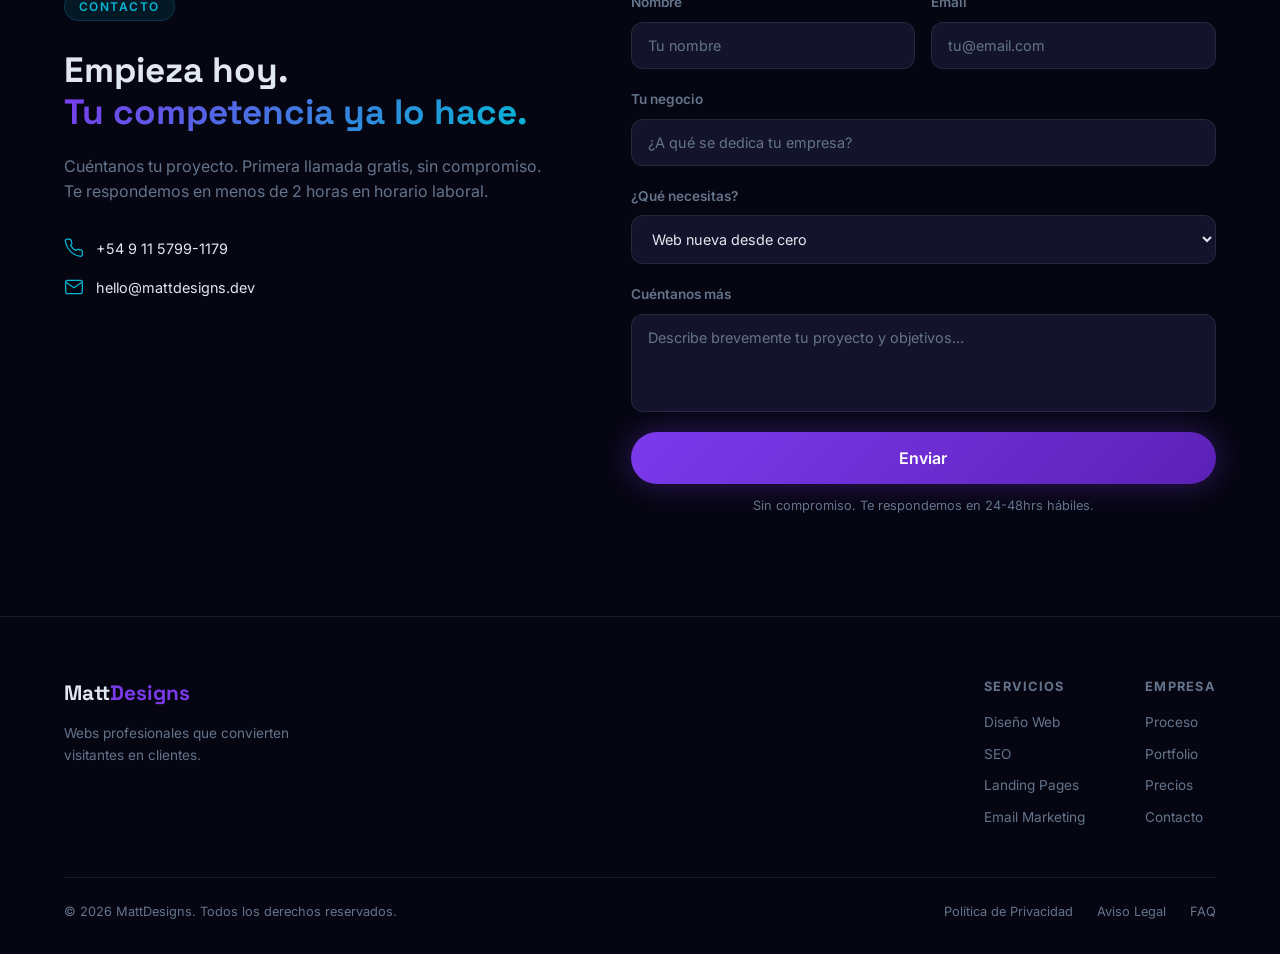
==== commit 5156db07: "Update reCAPTCHA site key Co-Authored-By: Claude Sonnet 4.6 <noreply@anthropic.com>" ====
--- a/index.html
+++ b/index.html
@@ -45,7 +45,7 @@
   <meta name="twitter:image"       content="https://mattdesigns.dev/assets/og-image.png" />
 
   <!-- ═══ RECAPTCHA v3 ═══ -->
-  <script src="https://www.google.com/recaptcha/api.js?render=6LdwZRItAAAAAIPknqR9238HSIfBTIA-x6v1hCPB" async defer></script>
+  <script src="https://www.google.com/recaptcha/api.js?render=6LdanBItAAAAANK42XLiN4xZ7DgCYM14Ji84paD4" async defer></script>
 
   <!-- ═══ PERFORMANCE ═══ -->
   <link rel="preconnect" href="https://fonts.googleapis.com" />
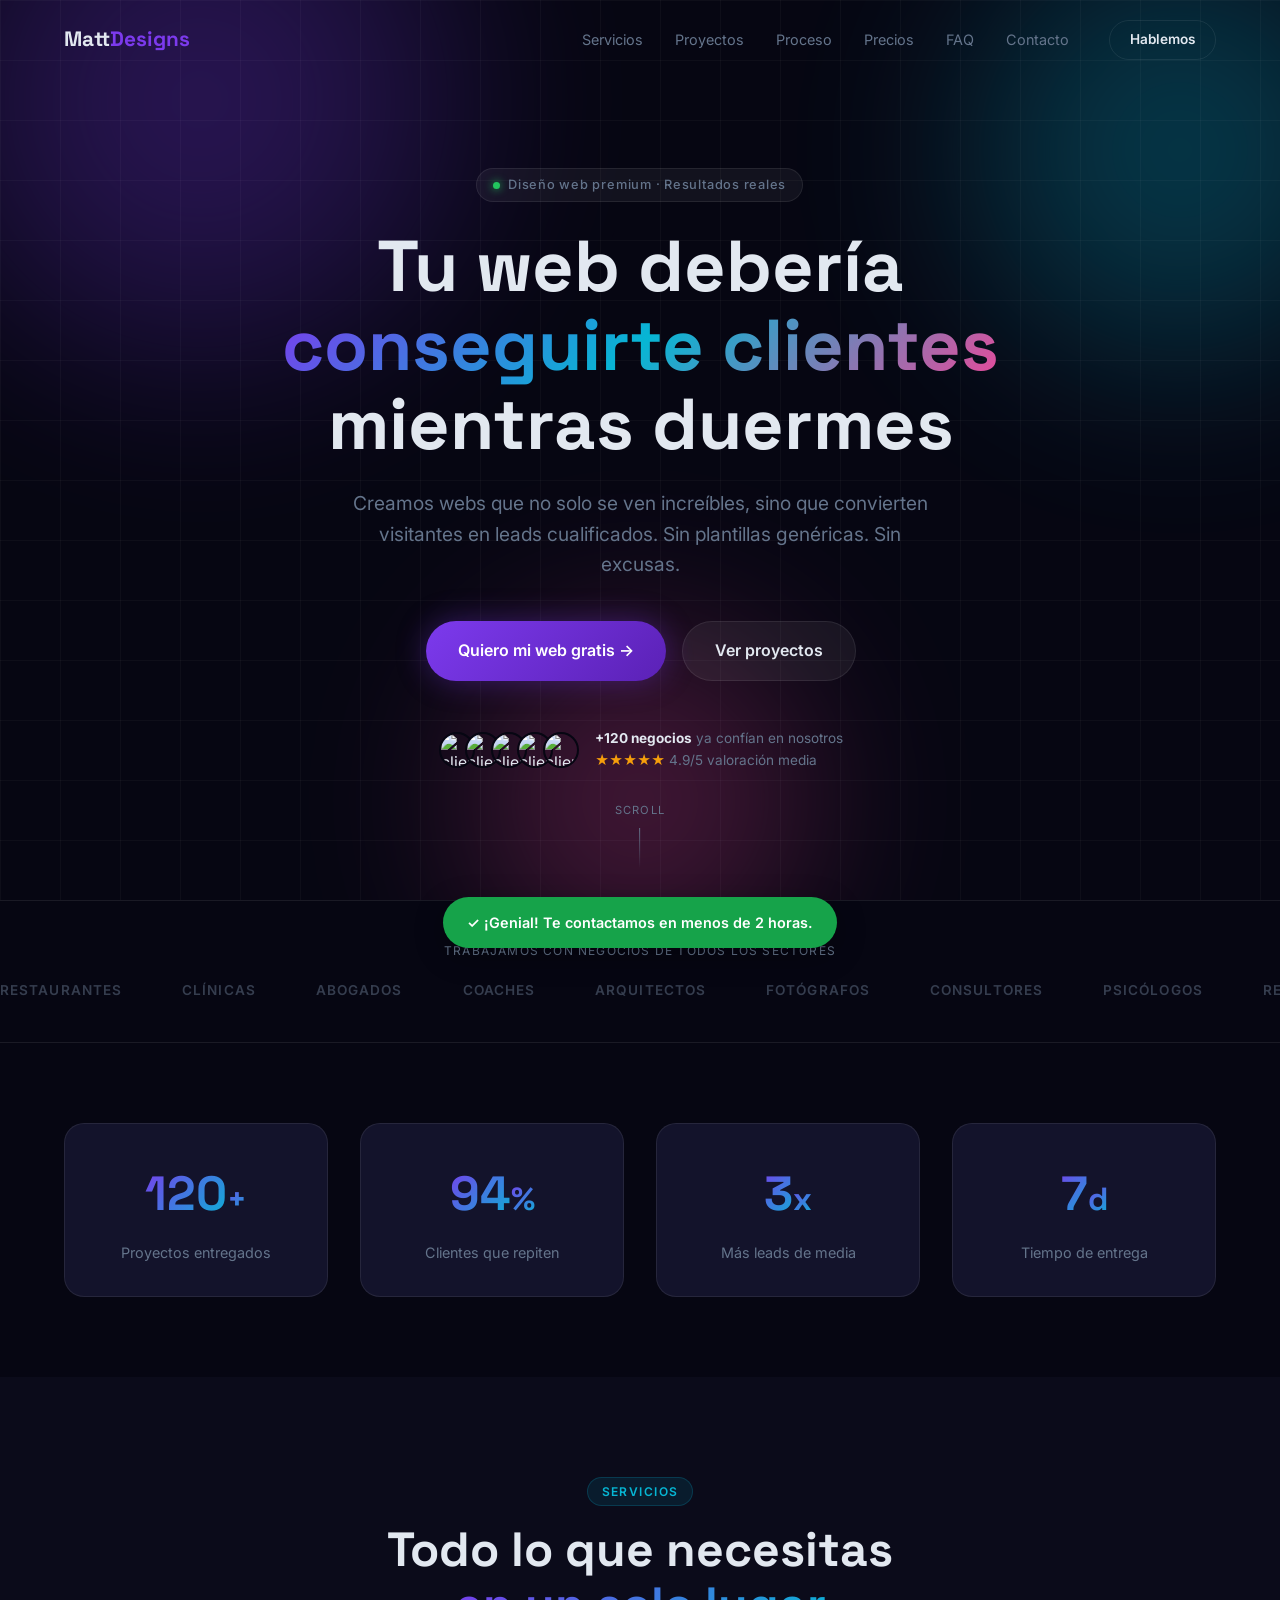
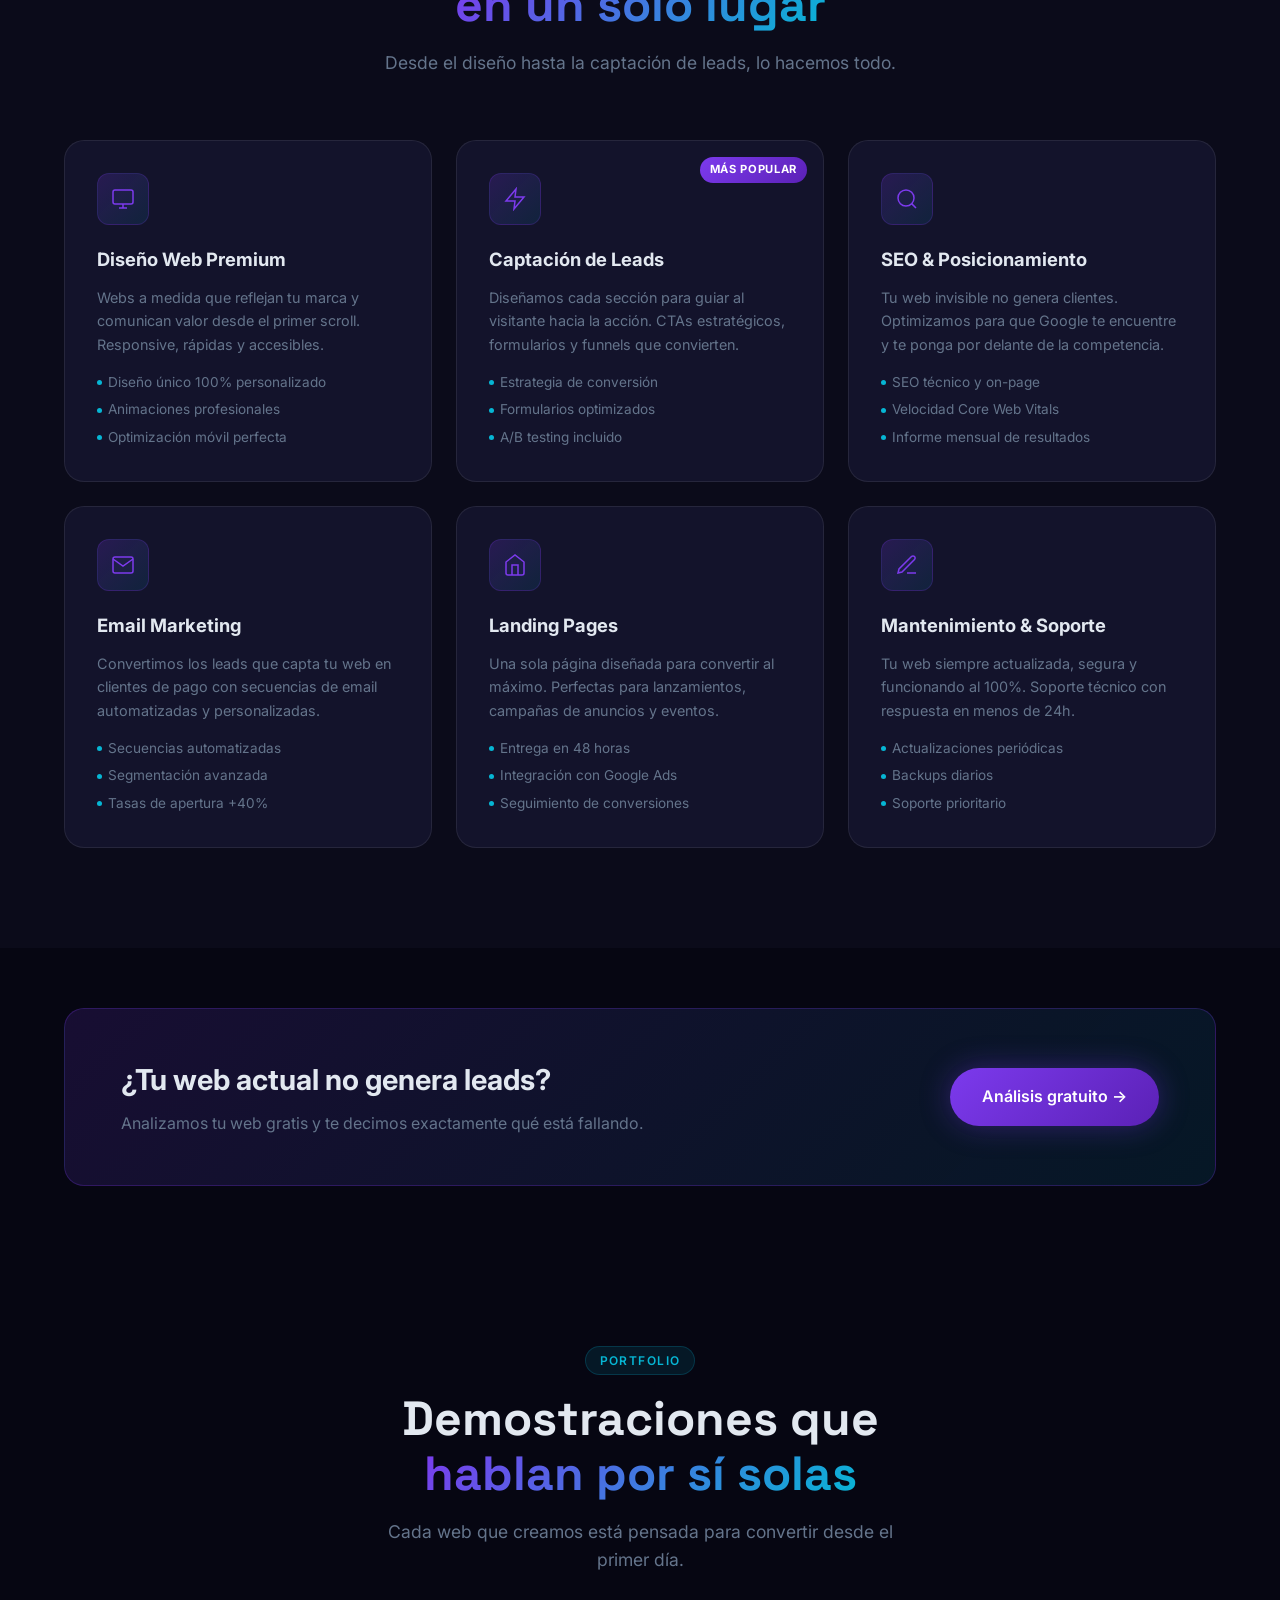
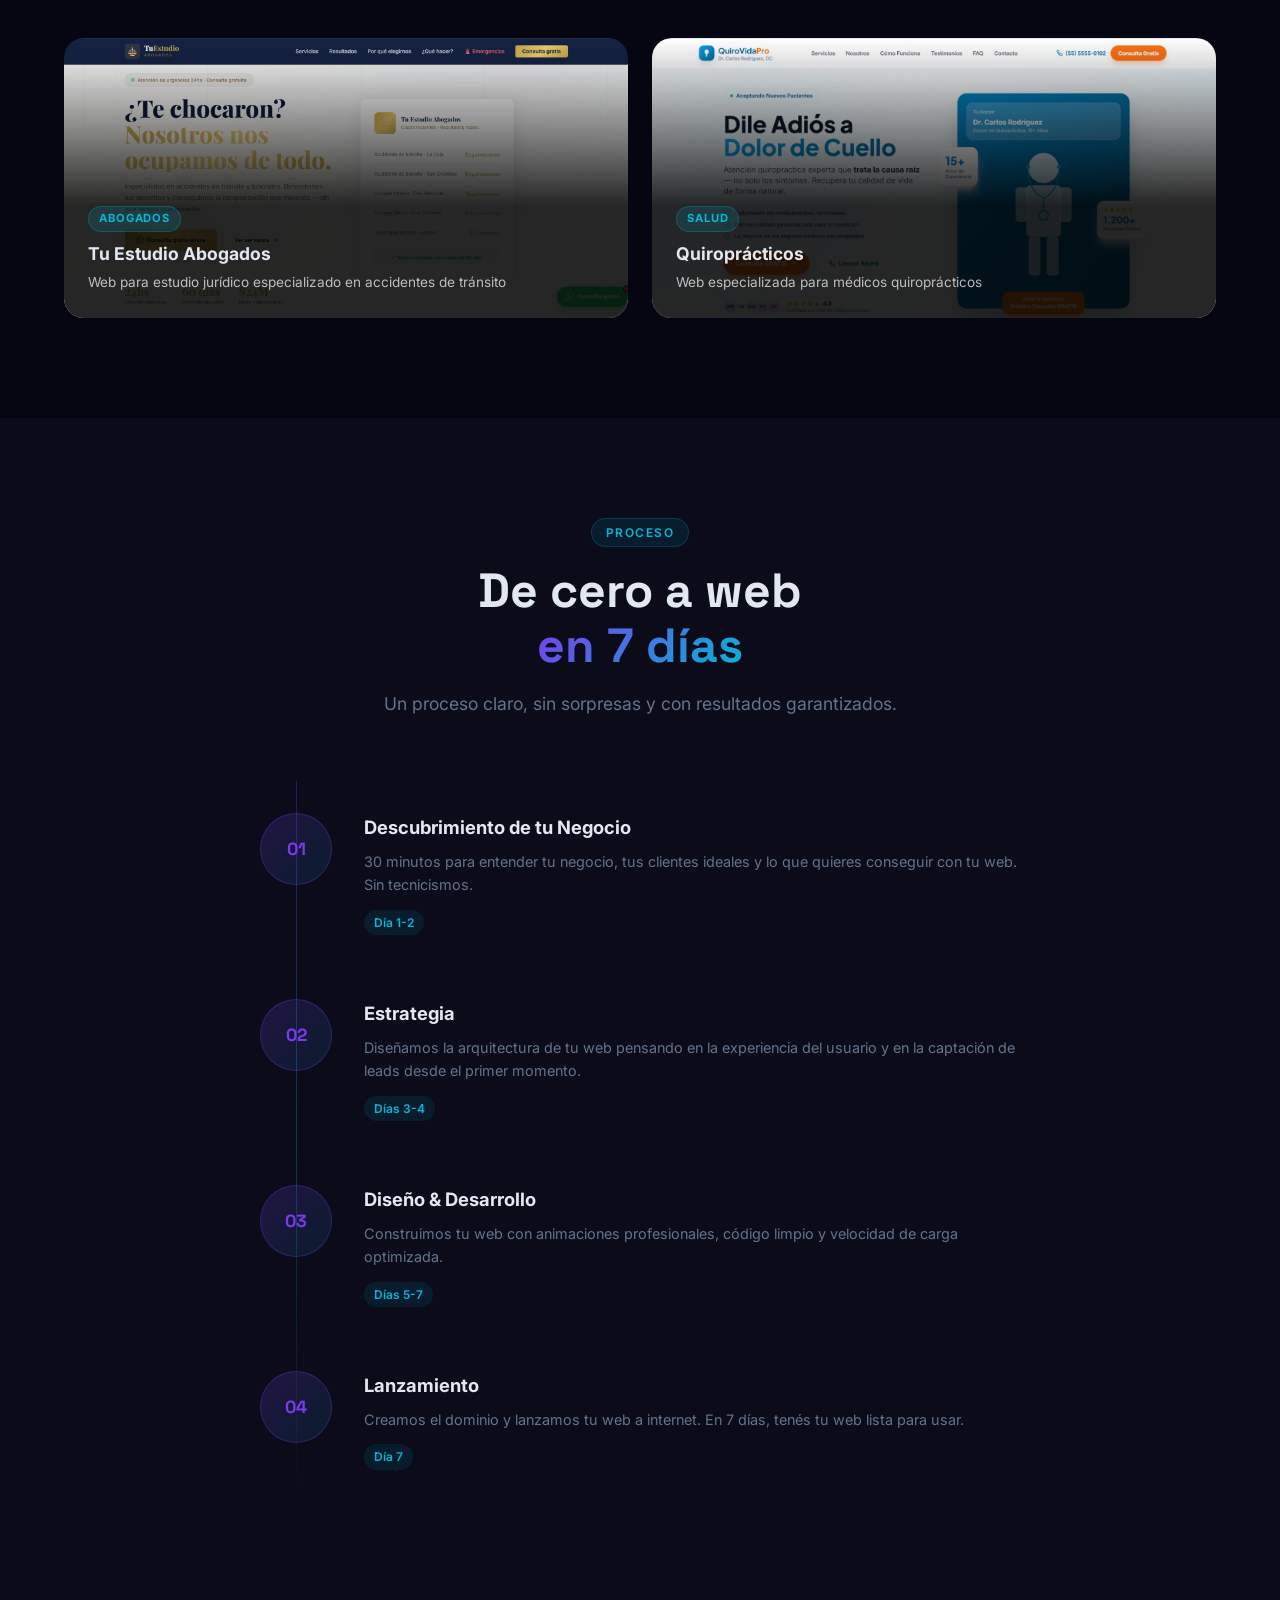
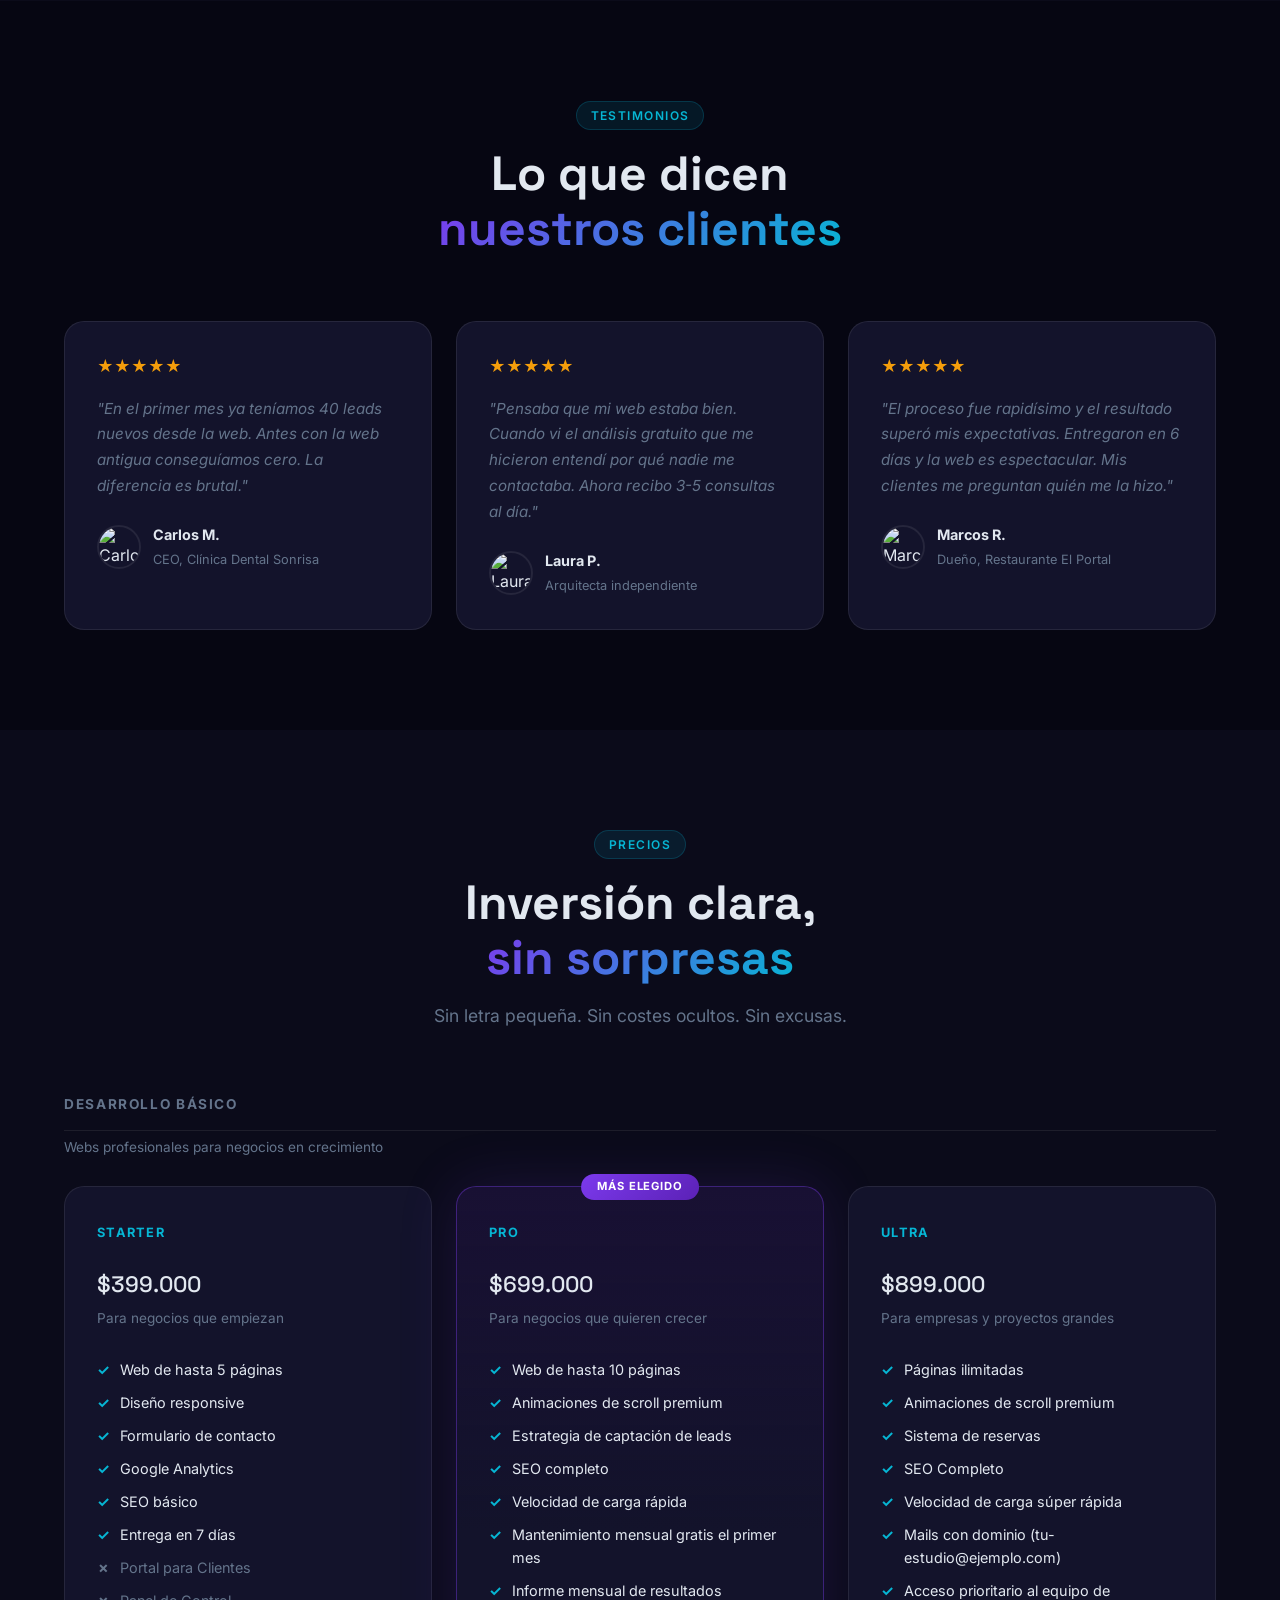
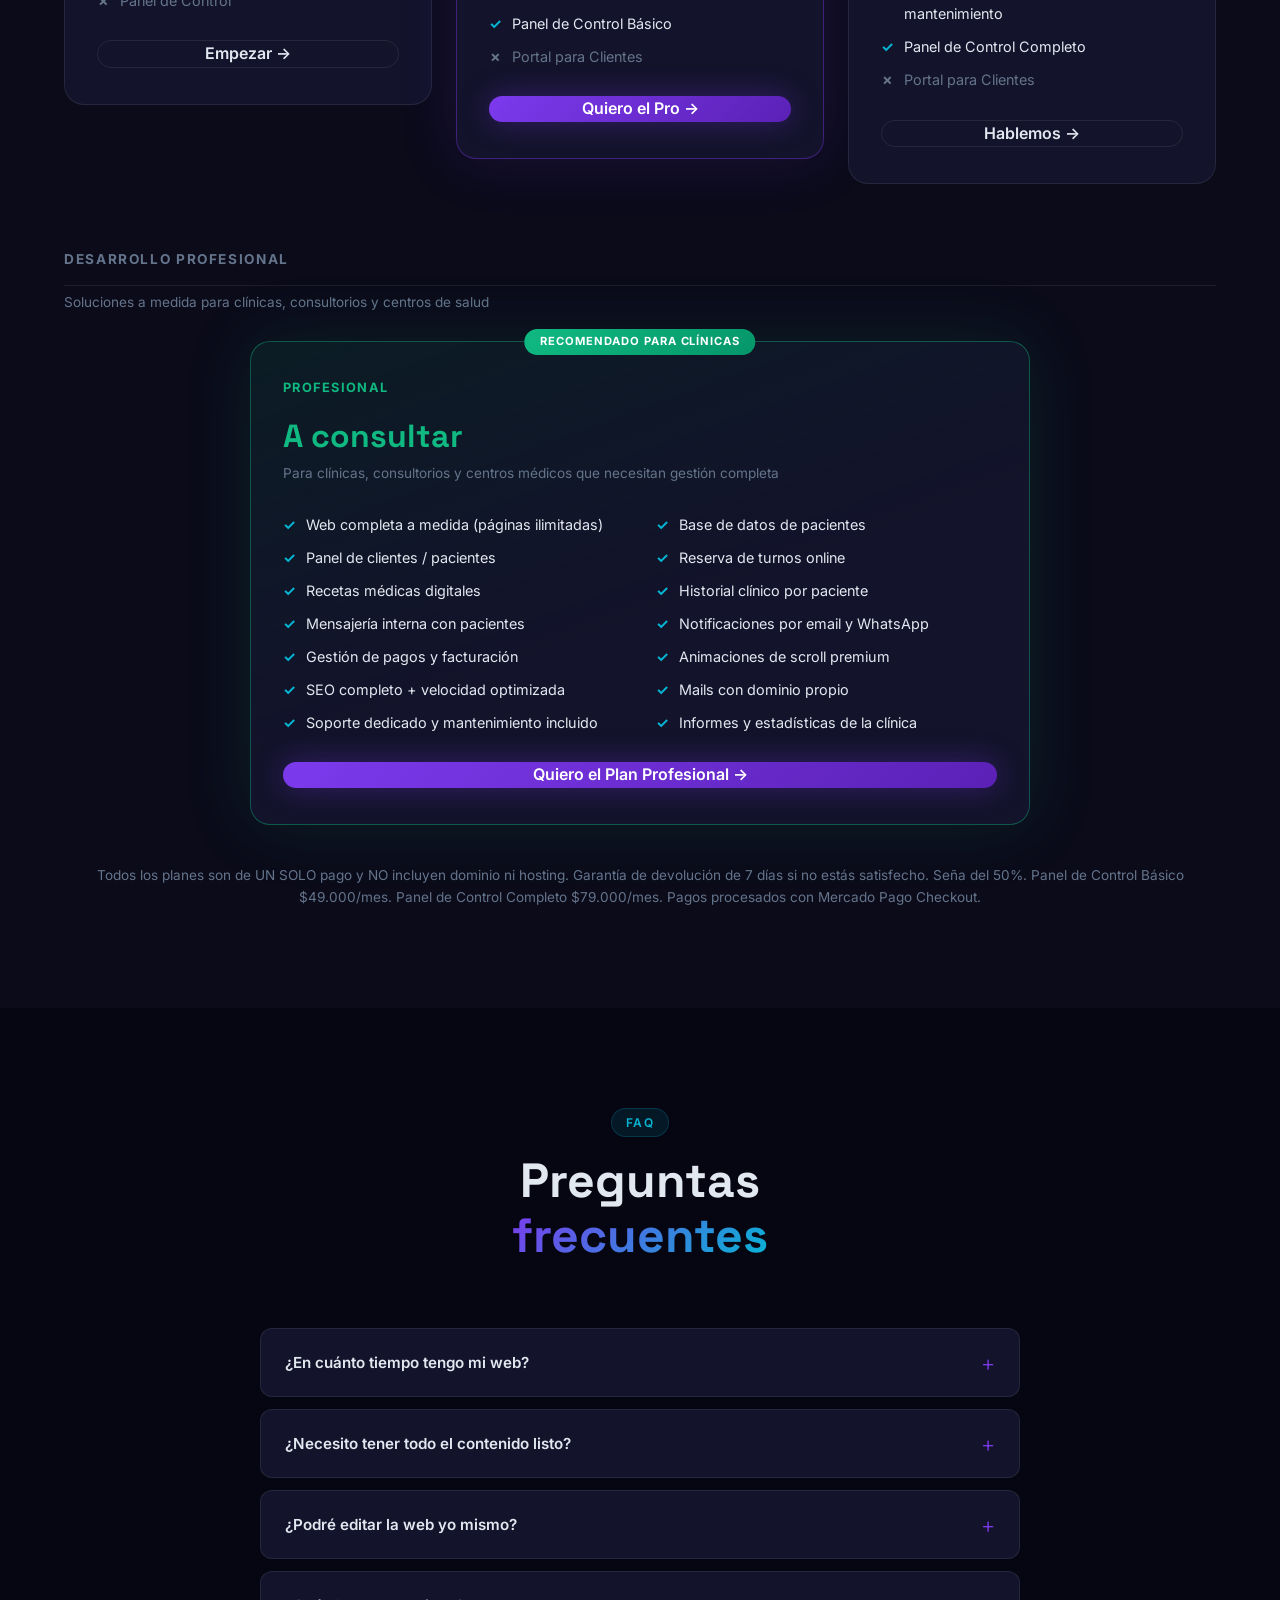
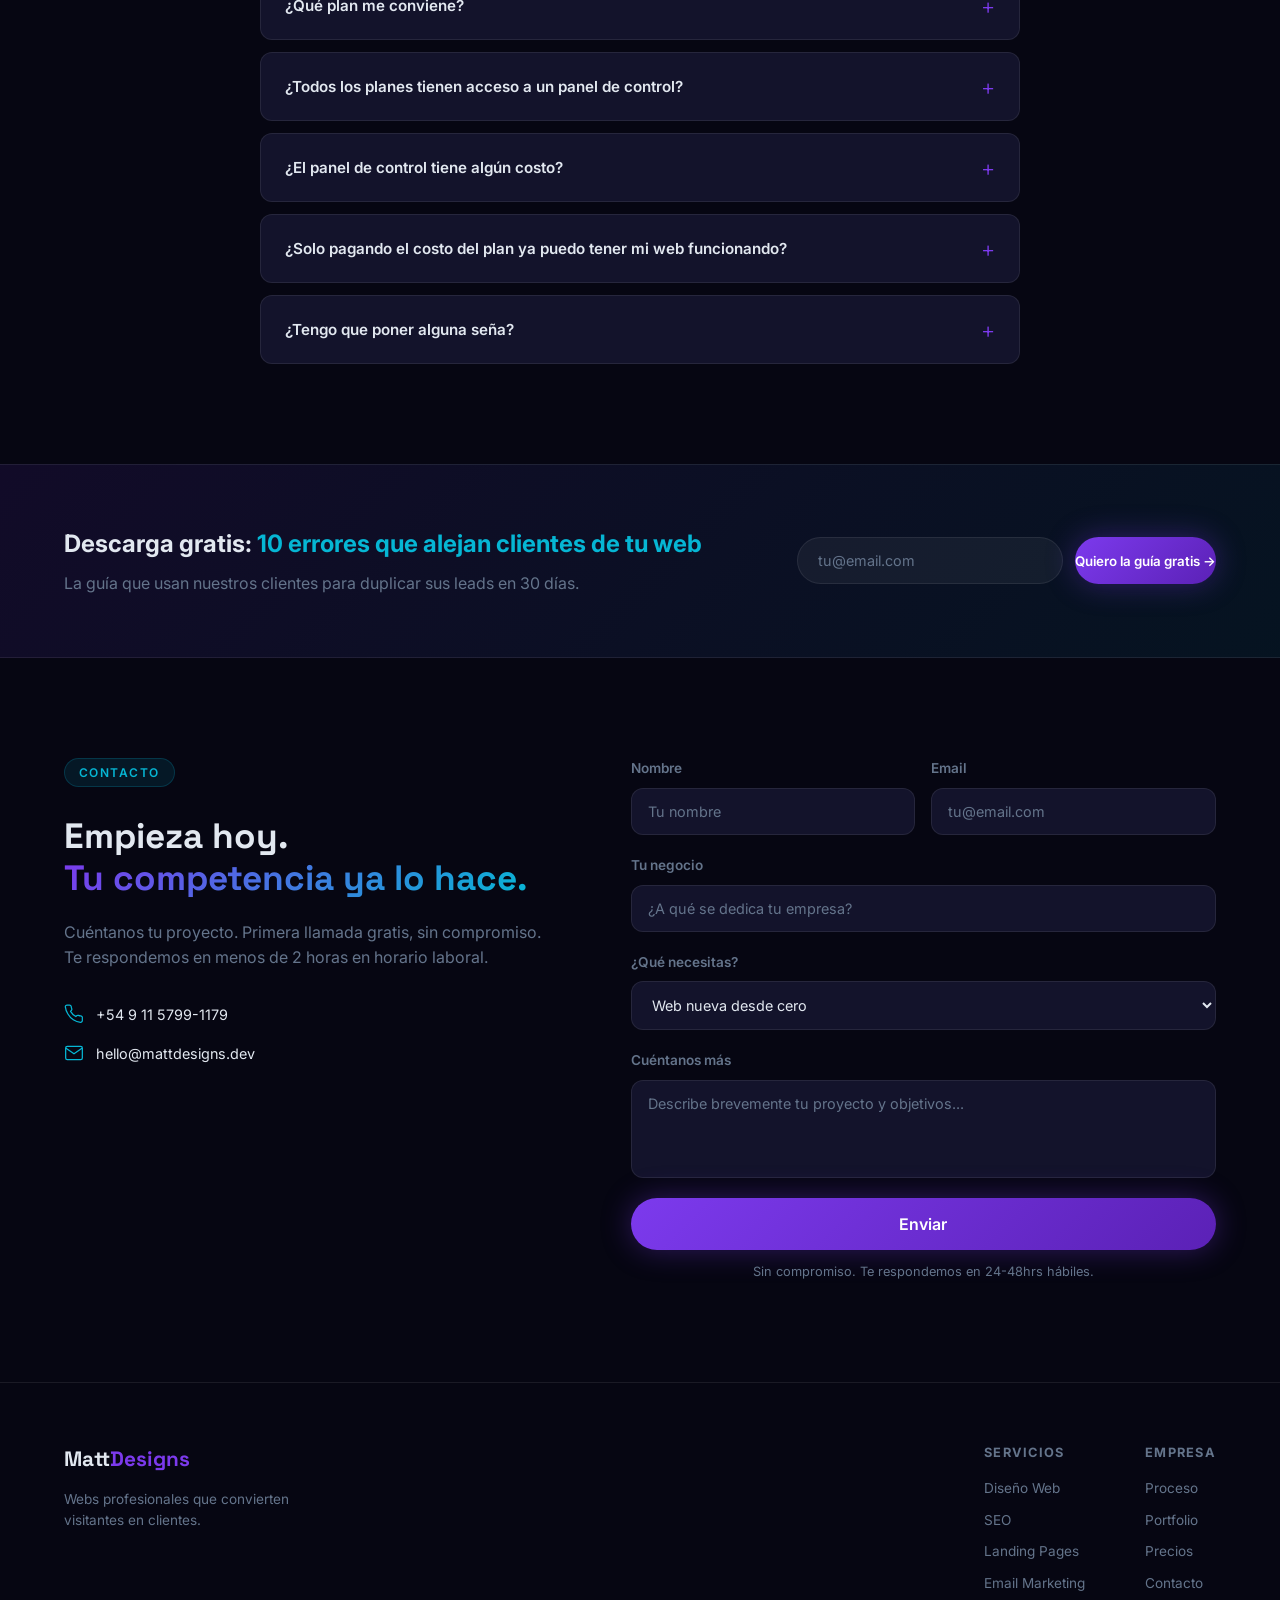
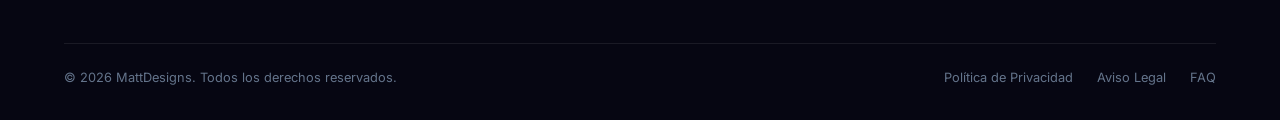
==== commit 29f0020a: "Add Desarrollo Profesional plan and sync pricing section - Split pricing into Desarrollo Básico (Sta" ====
--- a/index.html
+++ b/index.html
@@ -549,6 +549,10 @@
         <h2>Inversión clara,<br /><span class="gradient-text">sin sorpresas</span></h2>
         <p>Sin letra pequeña. Sin costes ocultos. Sin excusas.</p>
       </div>
+      <div class="pricing__category reveal-up">
+        <h3 class="pricing__category-title">Desarrollo Básico</h3>
+        <p class="pricing__category-sub">Webs profesionales para negocios en crecimiento</p>
+      </div>
       <div class="pricing__grid">
         <div class="pricing-card reveal-left">
           <div class="pricing-card__header">
@@ -563,8 +567,7 @@
             <li><span>✓</span> Google Analytics</li>
             <li><span>✓</span> SEO básico</li>
             <li><span>✓</span> Entrega en 7 días</li>
-            <li class="muted"><span>✗</span> Animaciones de scroll</li>
-            <li class="muted"><span>✗</span> Estrategia de conversión</li>
+            <li class="muted"><span>✗</span> Portal para Clientes</li>
             <li class="muted"><span>✗</span> Panel de Control</li>
           </ul>
           <a href="#contacto" class="btn btn--outline btn--full">Empezar →</a>
@@ -585,6 +588,7 @@
             <li><span>✓</span> Mantenimiento mensual gratis el primer mes</li>
             <li><span>✓</span> Informe mensual de resultados</li>
             <li><span>✓</span> Panel de Control Básico</li>
+            <li class="muted"><span>✗</span> Portal para Clientes</li>
           </ul>
           <a href="#contacto" class="btn btn--primary btn--full">Quiero el Pro →</a>
         </div>
@@ -603,11 +607,45 @@
             <li><span>✓</span> Mails con dominio (tu-estudio@ejemplo.com)</li>
             <li><span>✓</span> Acceso prioritario al equipo de mantenimiento</li>
             <li><span>✓</span> Panel de Control Completo</li>
+            <li class="muted"><span>✗</span> Portal para Clientes</li>
           </ul>
           <a href="#contacto" class="btn btn--outline btn--full">Hablemos →</a>
         </div>
       </div>
-      <p class="pricing__note reveal-up" id="cms-pricing-nota">Todos los planes NO incluyen dominio ni hosting. Garantía de devolución de 7 días si no estás satisfecho. Seña del 50%.</p>
+
+      <div class="pricing__category reveal-up" style="margin-top:64px;">
+        <h3 class="pricing__category-title">Desarrollo Profesional</h3>
+        <p class="pricing__category-sub">Soluciones a medida para clínicas, consultorios y centros de salud</p>
+      </div>
+      <div class="pricing__grid--pro">
+        <div class="pricing-card pricing-card--pro reveal-up">
+          <div class="pricing-card__badge pricing-card__badge--pro">Recomendado para clínicas</div>
+          <div class="pricing-card__header">
+            <span class="pricing-card__name pricing-card__name--pro">Profesional</span>
+            <div class="pricing-card__price pricing-card__price--consult"><span id="cms-price-profesional">A consultar</span></div>
+            <p>Para clínicas, consultorios y centros médicos que necesitan gestión completa</p>
+          </div>
+          <ul class="pricing-card__features" id="cms-feat-profesional">
+            <li><span>✓</span> Web completa a medida (páginas ilimitadas)</li>
+            <li><span>✓</span> Base de datos de pacientes</li>
+            <li><span>✓</span> Panel de clientes / pacientes</li>
+            <li><span>✓</span> Reserva de turnos online</li>
+            <li><span>✓</span> Recetas médicas digitales</li>
+            <li><span>✓</span> Historial clínico por paciente</li>
+            <li><span>✓</span> Mensajería interna con pacientes</li>
+            <li><span>✓</span> Notificaciones por email y WhatsApp</li>
+            <li><span>✓</span> Gestión de pagos y facturación</li>
+            <li><span>✓</span> Animaciones de scroll premium</li>
+            <li><span>✓</span> SEO completo + velocidad optimizada</li>
+            <li><span>✓</span> Mails con dominio propio</li>
+            <li><span>✓</span> Soporte dedicado y mantenimiento incluido</li>
+            <li><span>✓</span> Informes y estadísticas de la clínica</li>
+          </ul>
+          <a href="#contacto" class="btn btn--primary btn--full">Quiero el Plan Profesional →</a>
+        </div>
+      </div>
+
+      <p class="pricing__note reveal-up" id="cms-pricing-nota">Todos los planes son de UN SOLO pago y NO incluyen dominio ni hosting. Garantía de devolución de 7 días si no estás satisfecho. Seña del 50%. Panel de Control Básico $49.000/mes. Panel de Control Completo $79.000/mes. Pagos procesados con Mercado Pago Checkout.</p>
     </div>
   </section>
 
@@ -628,16 +666,28 @@
           <div class="faq__answer"><p>No. Te ayudamos a redactar los textos de tu web enfocados en convertir. Solo necesitamos que nos cuentes tu negocio, lo demás lo hacemos nosotros.</p></div>
         </div>
         <div class="faq__item reveal-up">
-          <button class="faq__question">¿Cuántos leads puedo esperar el primer mes? <span>+</span></button>
-          <div class="faq__answer"><p>Depende de tu sector y tráfico actual. Nuestros clientes ven de media un aumento del 200-300% en contactos el primer trimestre. El análisis gratuito te da una estimación real para tu caso.</p></div>
+          <button class="faq__question">¿Podré editar la web yo mismo? <span>+</span></button>
+          <div class="faq__answer"><p>Sí. Según el plan, te entregamos acceso a un panel de control donde podrás hacer cambios sin saber nada de código.</p></div>
         </div>
         <div class="faq__item reveal-up">
-          <button class="faq__question">¿Podré editar la web yo mismo? <span>+</span></button>
-          <div class="faq__answer"><p>Sí. Según el plan, te entregamos acceso a un panel sencillo donde puedes cambiar textos, imágenes y precios sin saber nada de código. También te hacemos una formación de 1 hora.</p></div>
+          <button class="faq__question">¿Qué plan me conviene? <span>+</span></button>
+          <div class="faq__answer"><p>El plan que te convenga depende de tu negocio. Si estás iniciando y solo querés tener una web simple, te recomendamos el plan Starter. Si ya iniciaste el negocio y querés implementar una nueva forma digital para conseguir más clientes, te recomendamos el plan Pro. Y si tu negocio es grande y ya lleva años en el mercado, te recomendamos el plan Ultra.</p></div>
         </div>
         <div class="faq__item reveal-up">
-          <button class="faq__question">¿Qué pasa si no me gusta el resultado? <span>+</span></button>
-          <div class="faq__answer"><p>Incluimos 2 rondas de revisiones ilimitadas. Y si tras la entrega final no estás satisfecho, te devolvemos el dinero en 14 días. Sin preguntas.</p></div>
+          <button class="faq__question">¿Todos los planes tienen acceso a un panel de control? <span>+</span></button>
+          <div class="faq__answer"><p>No, solo los planes Pro y Ultra tendrán acceso al panel de control.</p></div>
+        </div>
+        <div class="faq__item reveal-up">
+          <button class="faq__question">¿El panel de control tiene algún costo? <span>+</span></button>
+          <div class="faq__answer"><p>Sí, el panel de control tiene dos planes de pago. El panel básico te permite modificar textos, imágenes y botones. El panel completo te permite configurar tu web de manera más completa, pausar y reanudar tu web, modificar textos, imágenes, botones, colores y más.<br />COSTO MENSUAL:<br />Panel Básico: $49.000/mes<br />Panel Completo: $79.000/mes</p></div>
+        </div>
+        <div class="faq__item reveal-up">
+          <button class="faq__question">¿Solo pagando el costo del plan ya puedo tener mi web funcionando? <span>+</span></button>
+          <div class="faq__answer"><p>No, todavía hace falta el dominio y el hosting. Esto lo manejamos nosotros y tiene un costo mensual de $99.000/mes.</p></div>
+        </div>
+        <div class="faq__item reveal-up">
+          <button class="faq__question">¿Tengo que poner alguna seña? <span>+</span></button>
+          <div class="faq__answer"><p>Sí, la seña para empezar a crear la web es del 50%, ya que necesitamos cubrir los gastos iniciales. Al finalizar la página web, se abona el 50% restante.</p></div>
         </div>
       </div>
     </div>
--- a/styles.css
+++ b/styles.css
@@ -893,6 +893,55 @@
   color: var(--muted);
 }
 
+/* Pricing categories */
+.pricing__category {
+  margin: 48px 0 28px;
+}
+.pricing__category-title {
+  font-size: .85rem;
+  font-weight: 700;
+  letter-spacing: .12em;
+  text-transform: uppercase;
+  color: var(--muted);
+  padding-bottom: 14px;
+  border-bottom: 1px solid var(--border);
+  margin-bottom: 6px;
+}
+.pricing__category-sub {
+  font-size: .85rem;
+  color: var(--muted);
+}
+
+/* Profesional plan grid */
+.pricing__grid--pro {
+  display: flex;
+  justify-content: center;
+}
+.pricing-card--pro {
+  max-width: 780px;
+  width: 100%;
+  background: linear-gradient(160deg, rgba(16,185,129,.1) 0%, var(--surface) 55%);
+  border-color: rgba(16,185,129,.4);
+  box-shadow: 0 0 70px rgba(16,185,129,.13);
+}
+.pricing-card--pro .pricing-card__name--pro { color: #10b981; }
+.pricing-card--pro .pricing-card__features {
+  display: grid;
+  grid-template-columns: 1fr 1fr;
+  gap: 10px 32px;
+}
+.pricing-card__badge--pro {
+  background: linear-gradient(135deg, #10b981, #059669);
+}
+.pricing-card__price--consult span {
+  font-size: 2rem;
+  font-weight: 800;
+  color: #10b981;
+}
+@media (max-width: 600px) {
+  .pricing-card--pro .pricing-card__features { grid-template-columns: 1fr; }
+}
+
 /* ============================================================
    FAQ
    ============================================================ */
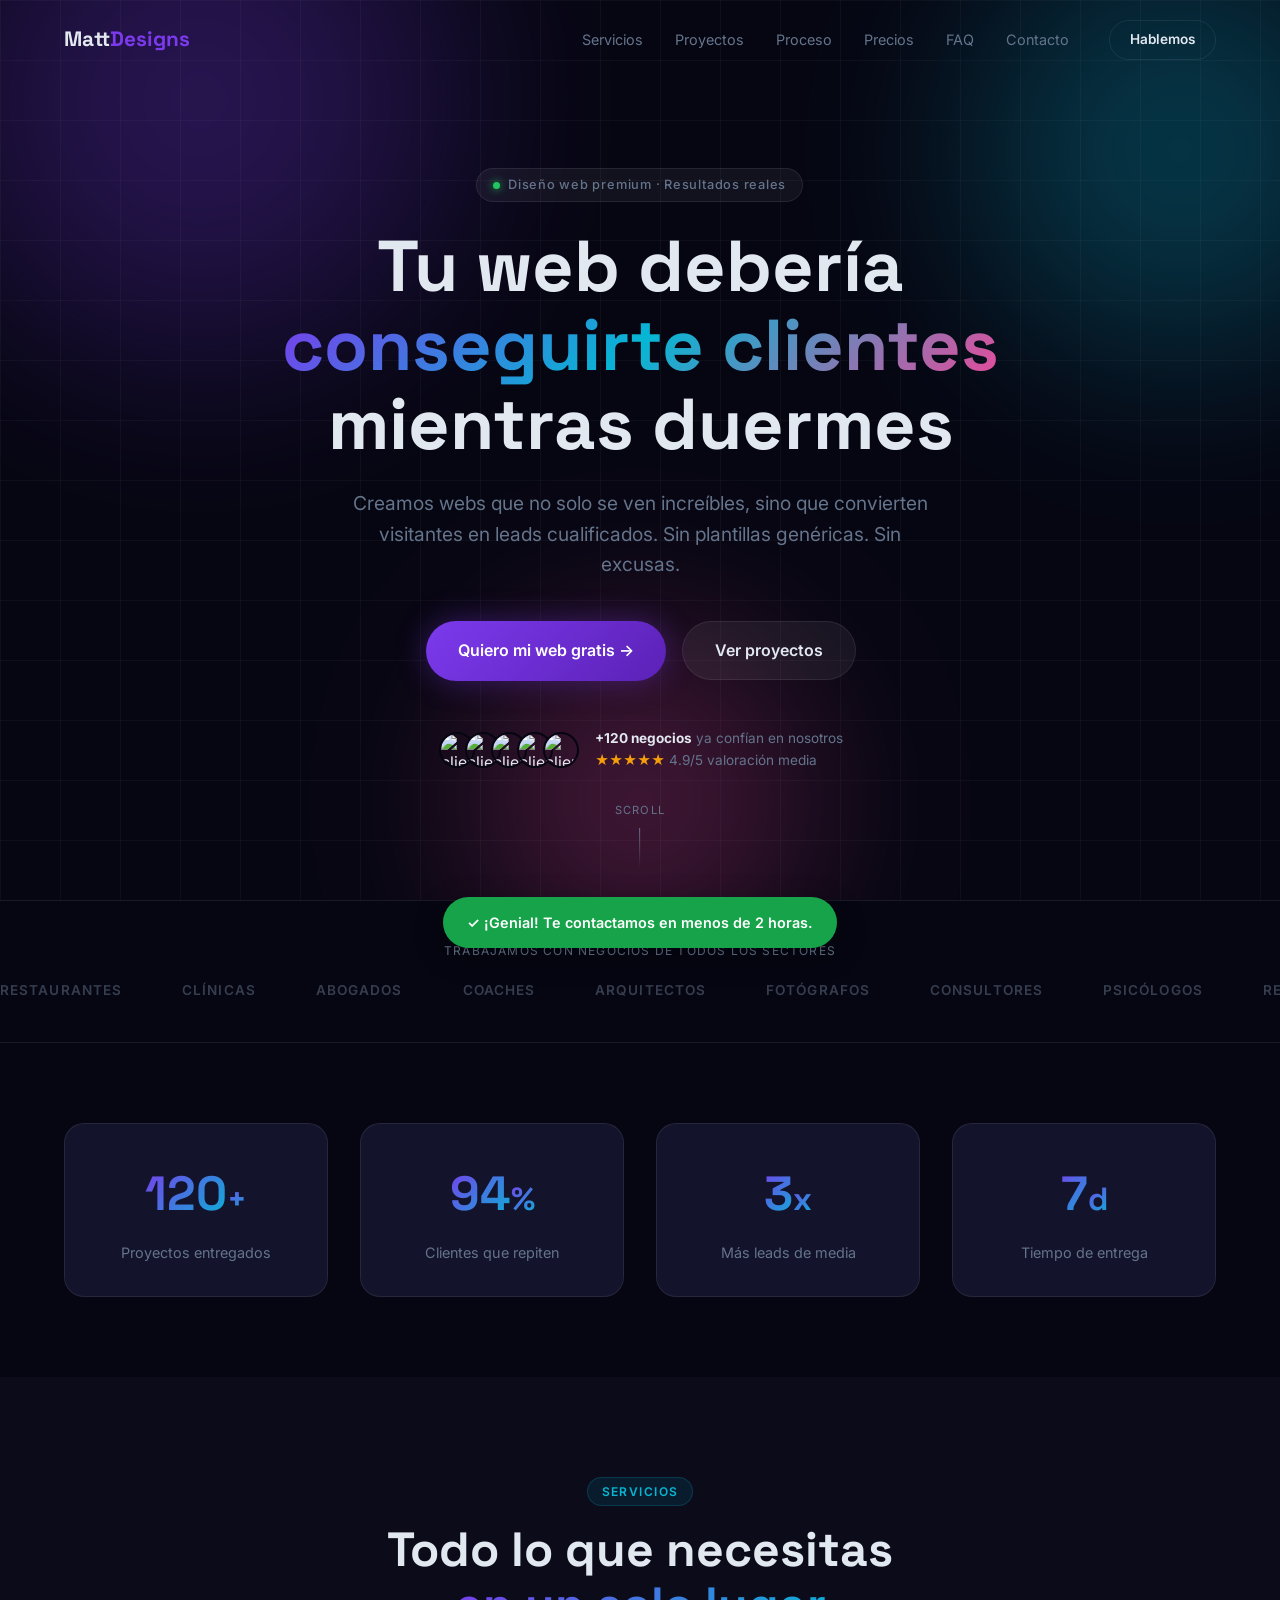
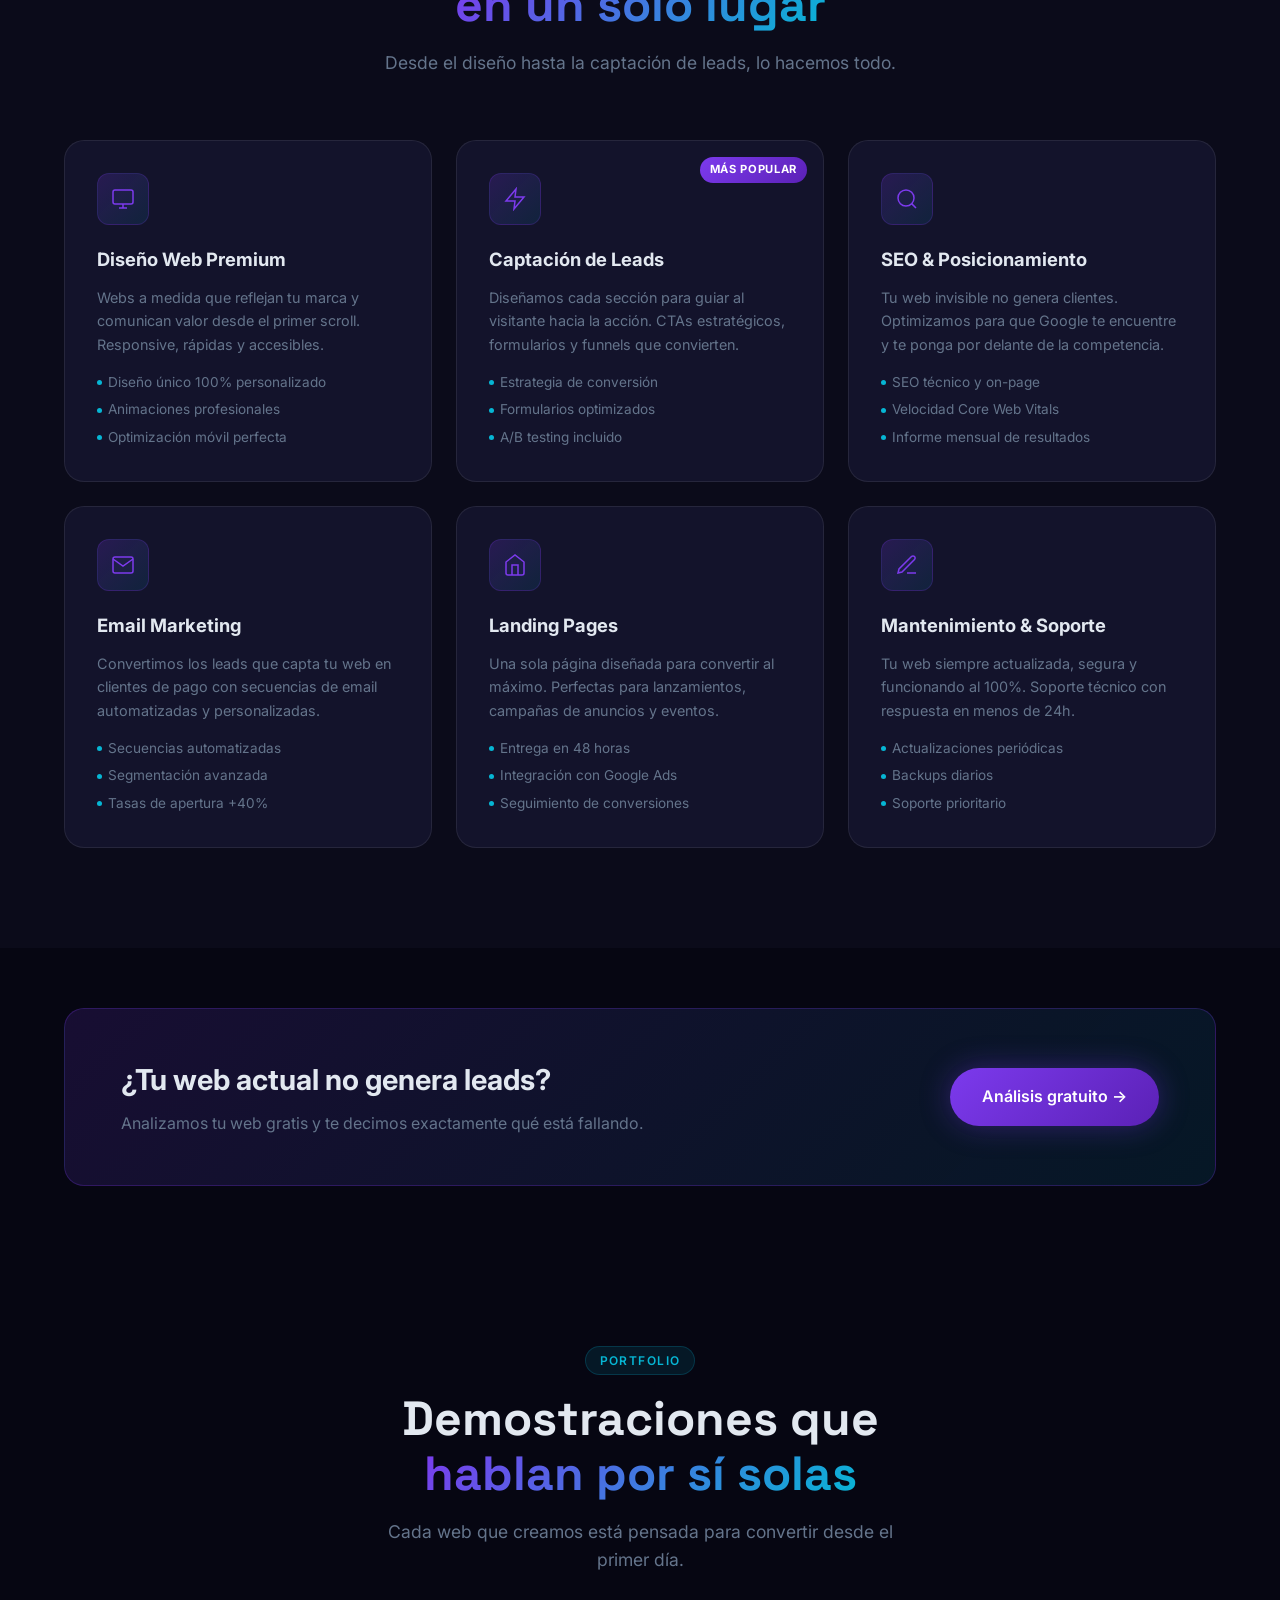
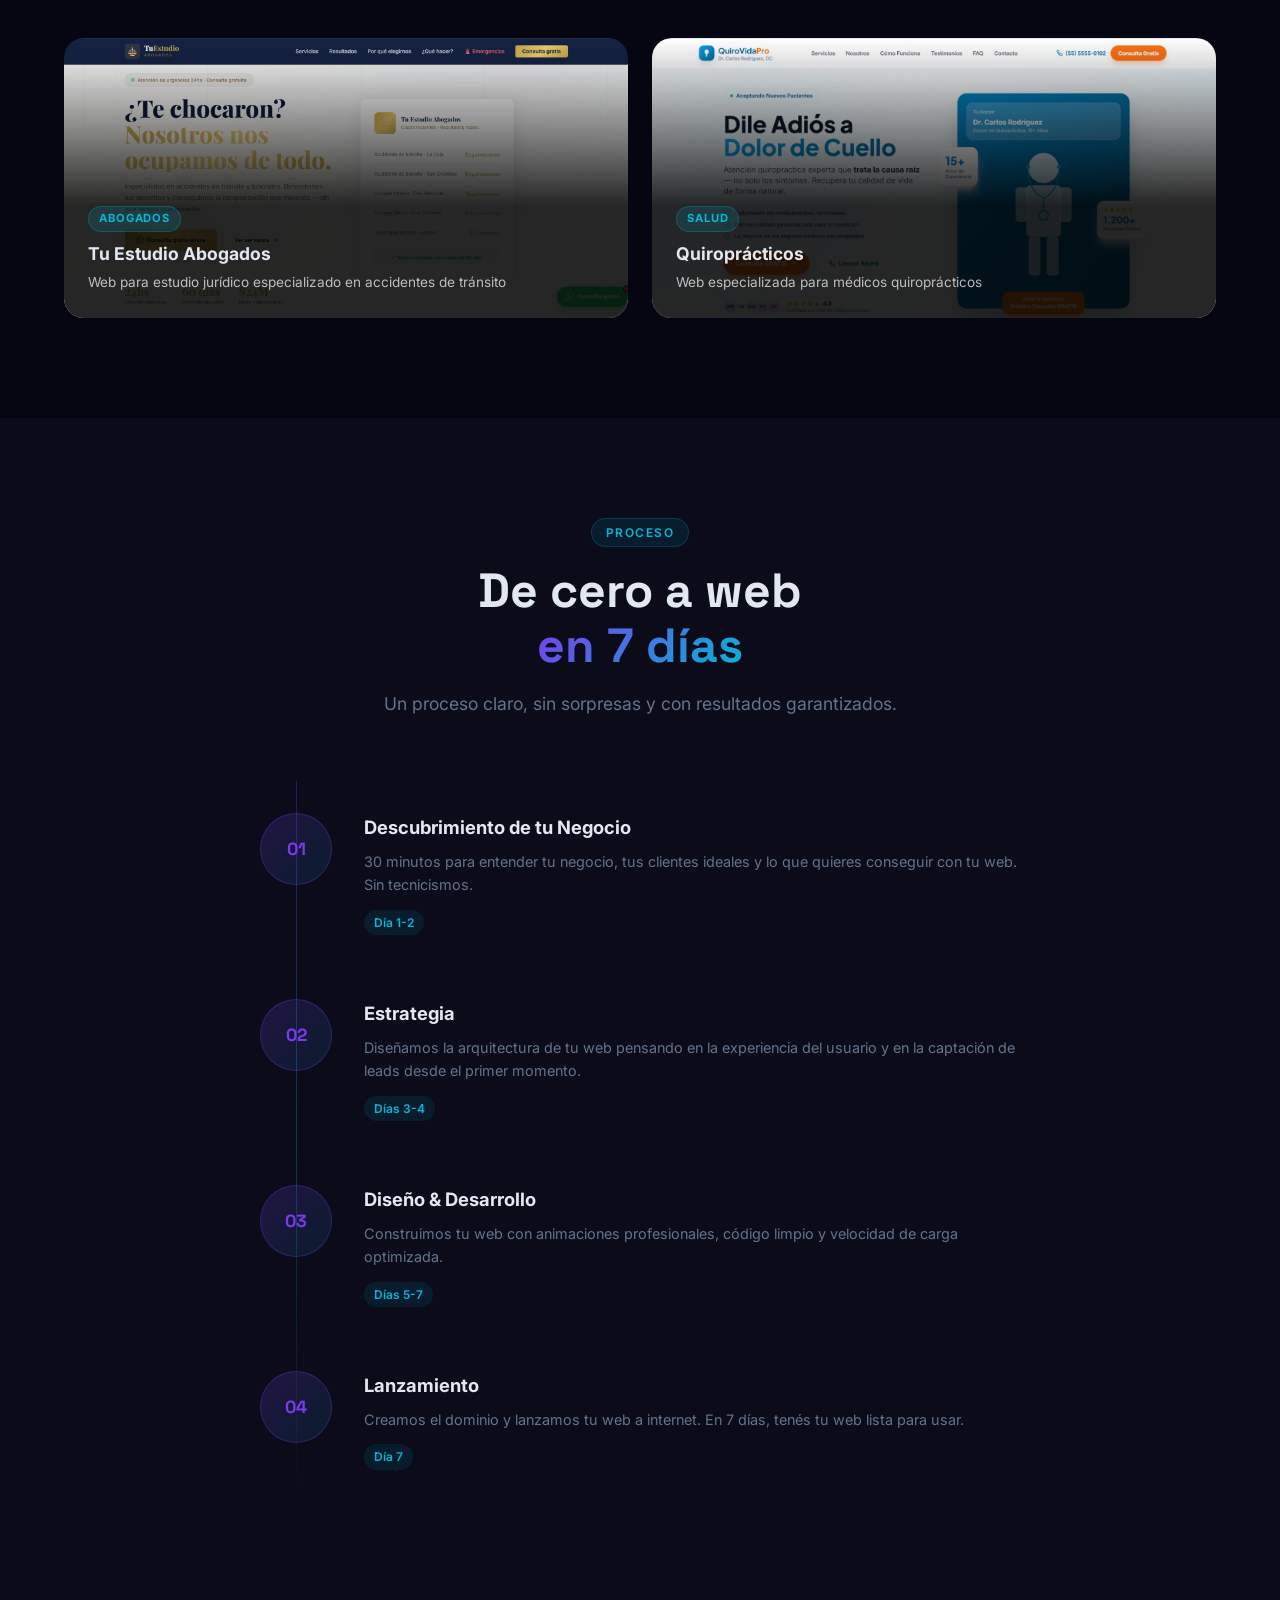
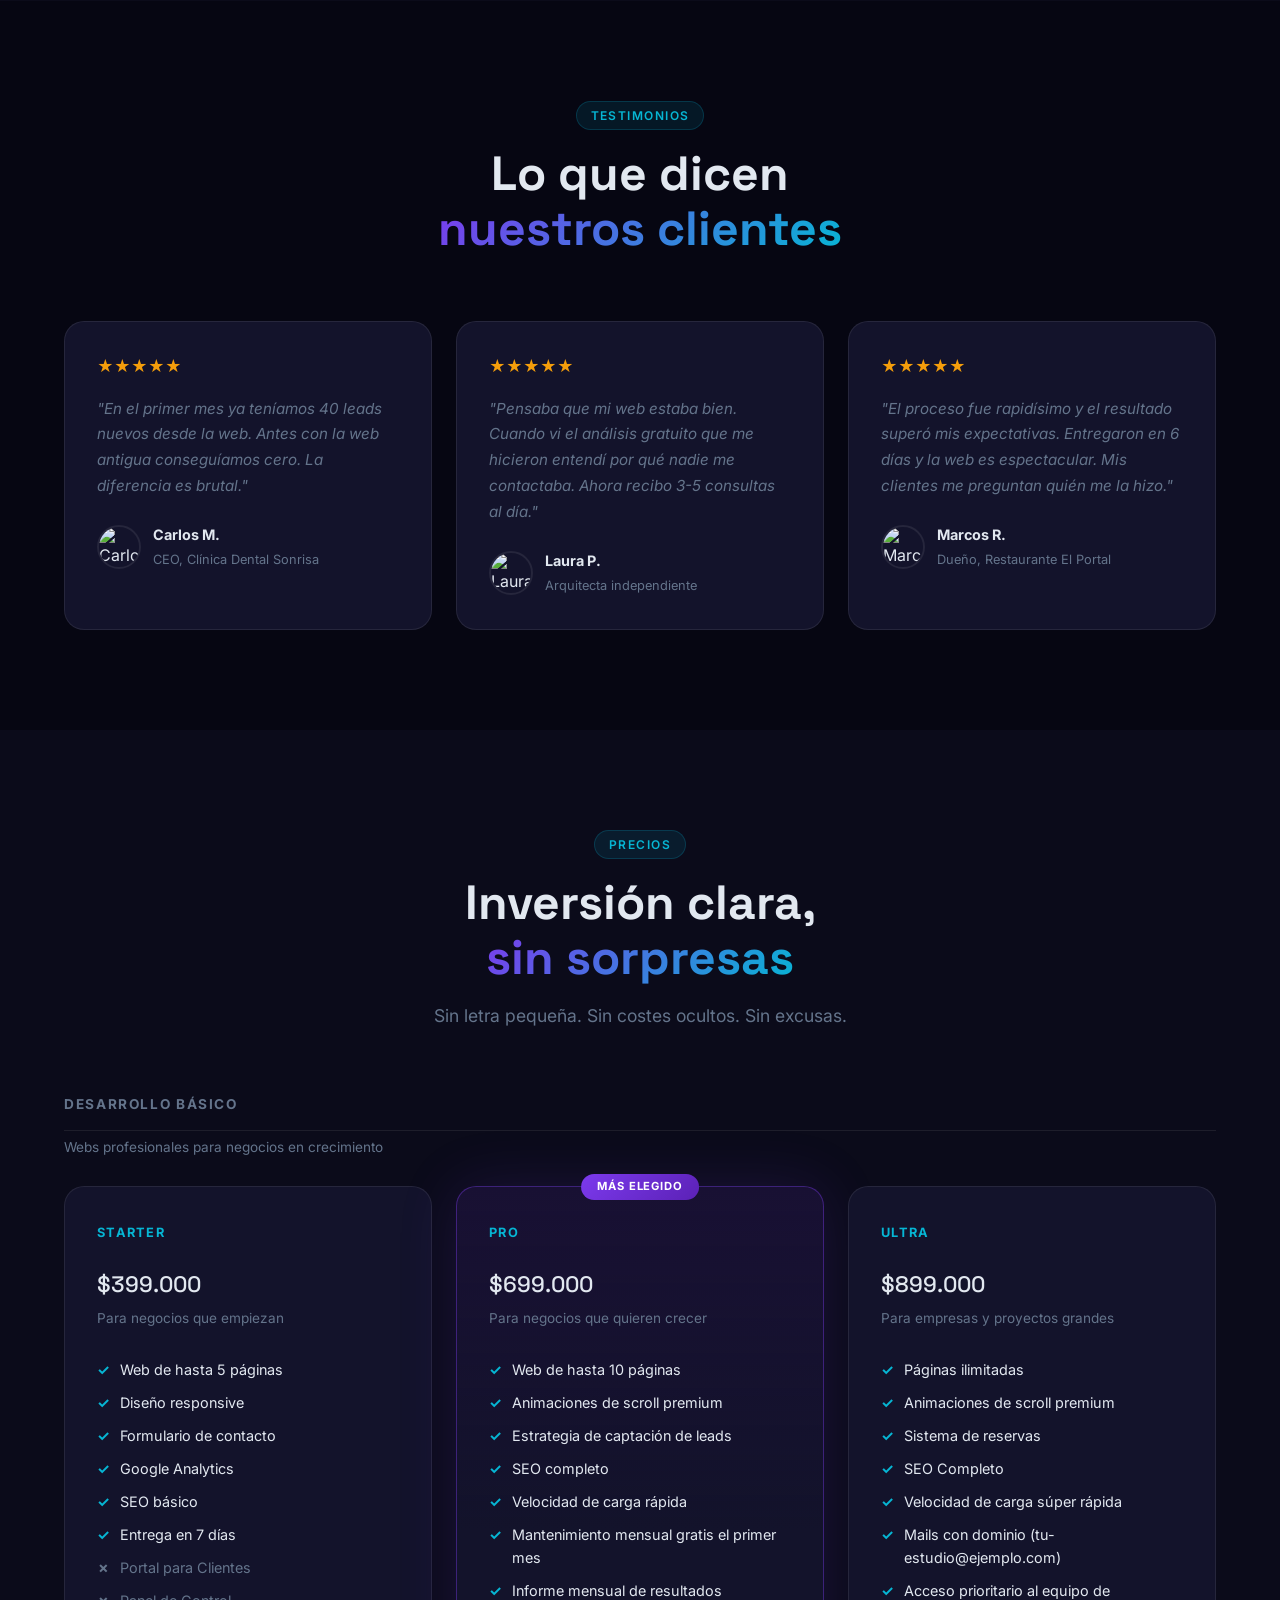
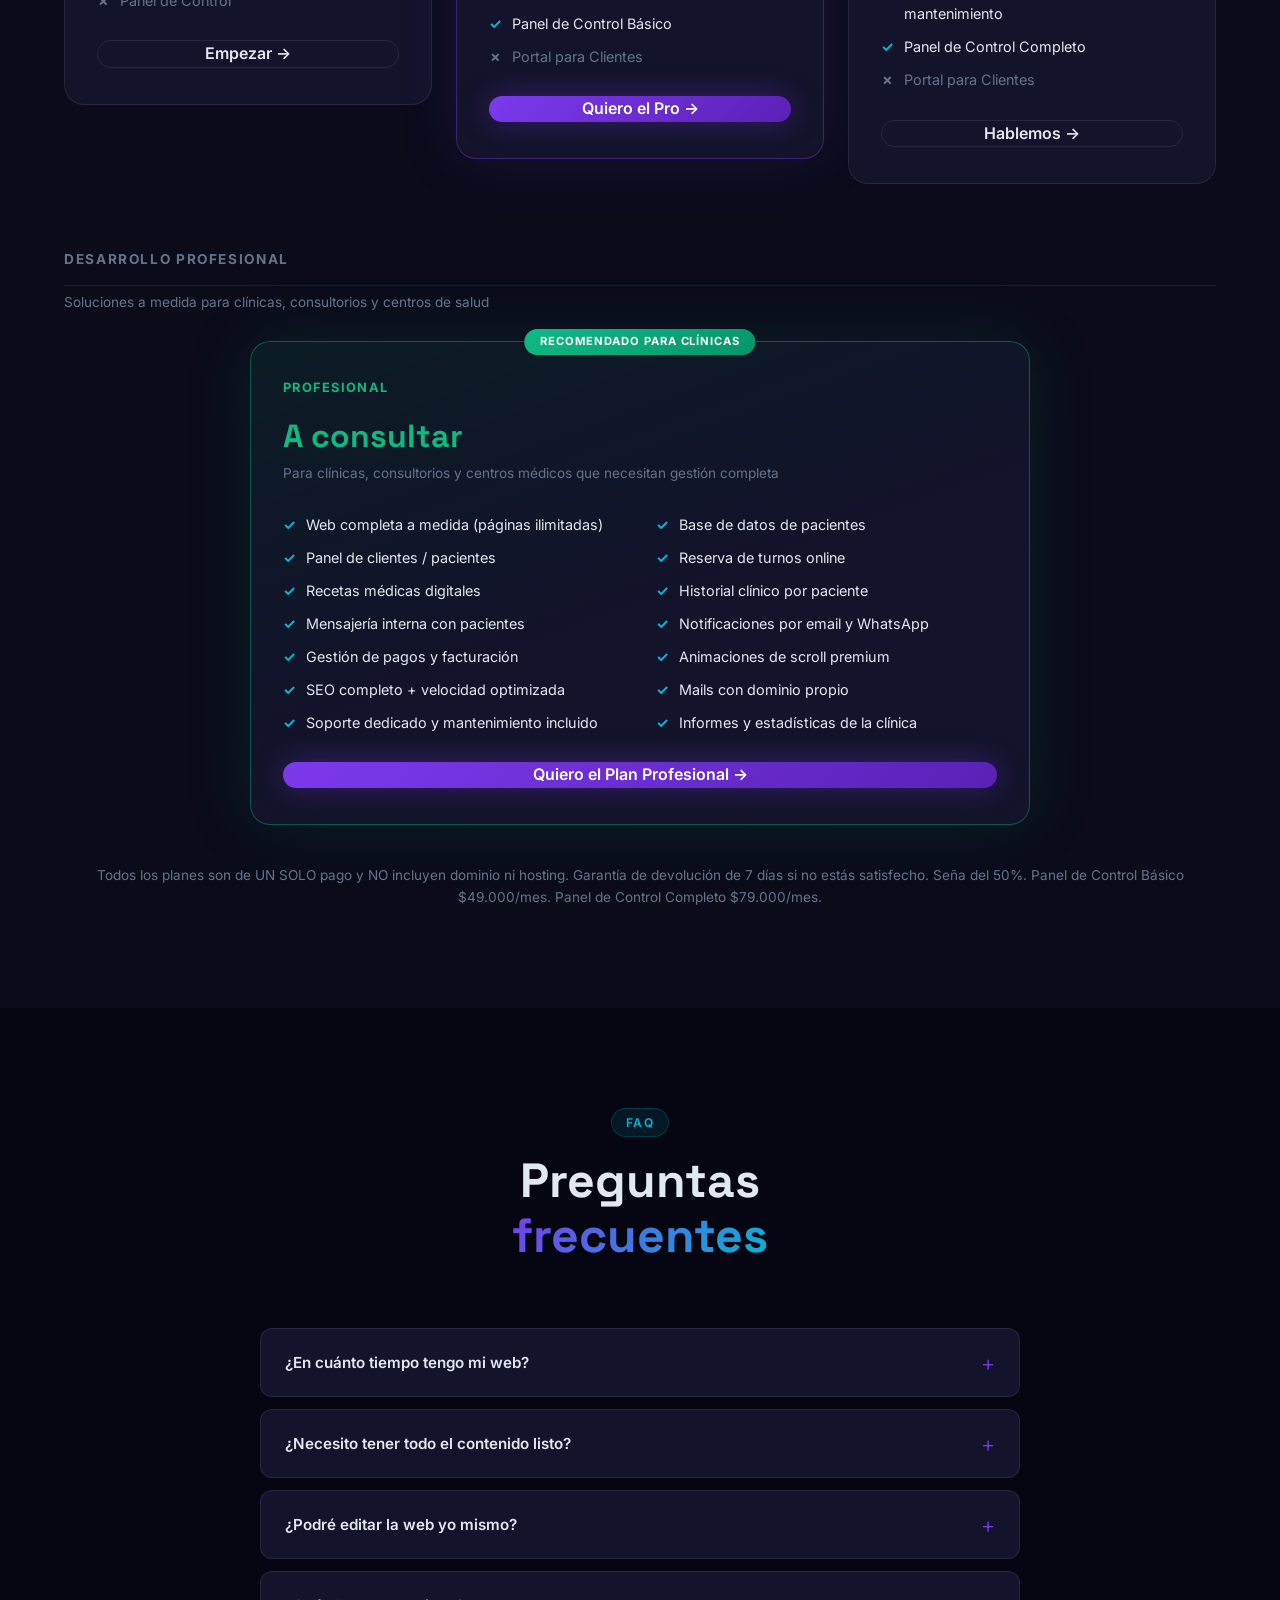
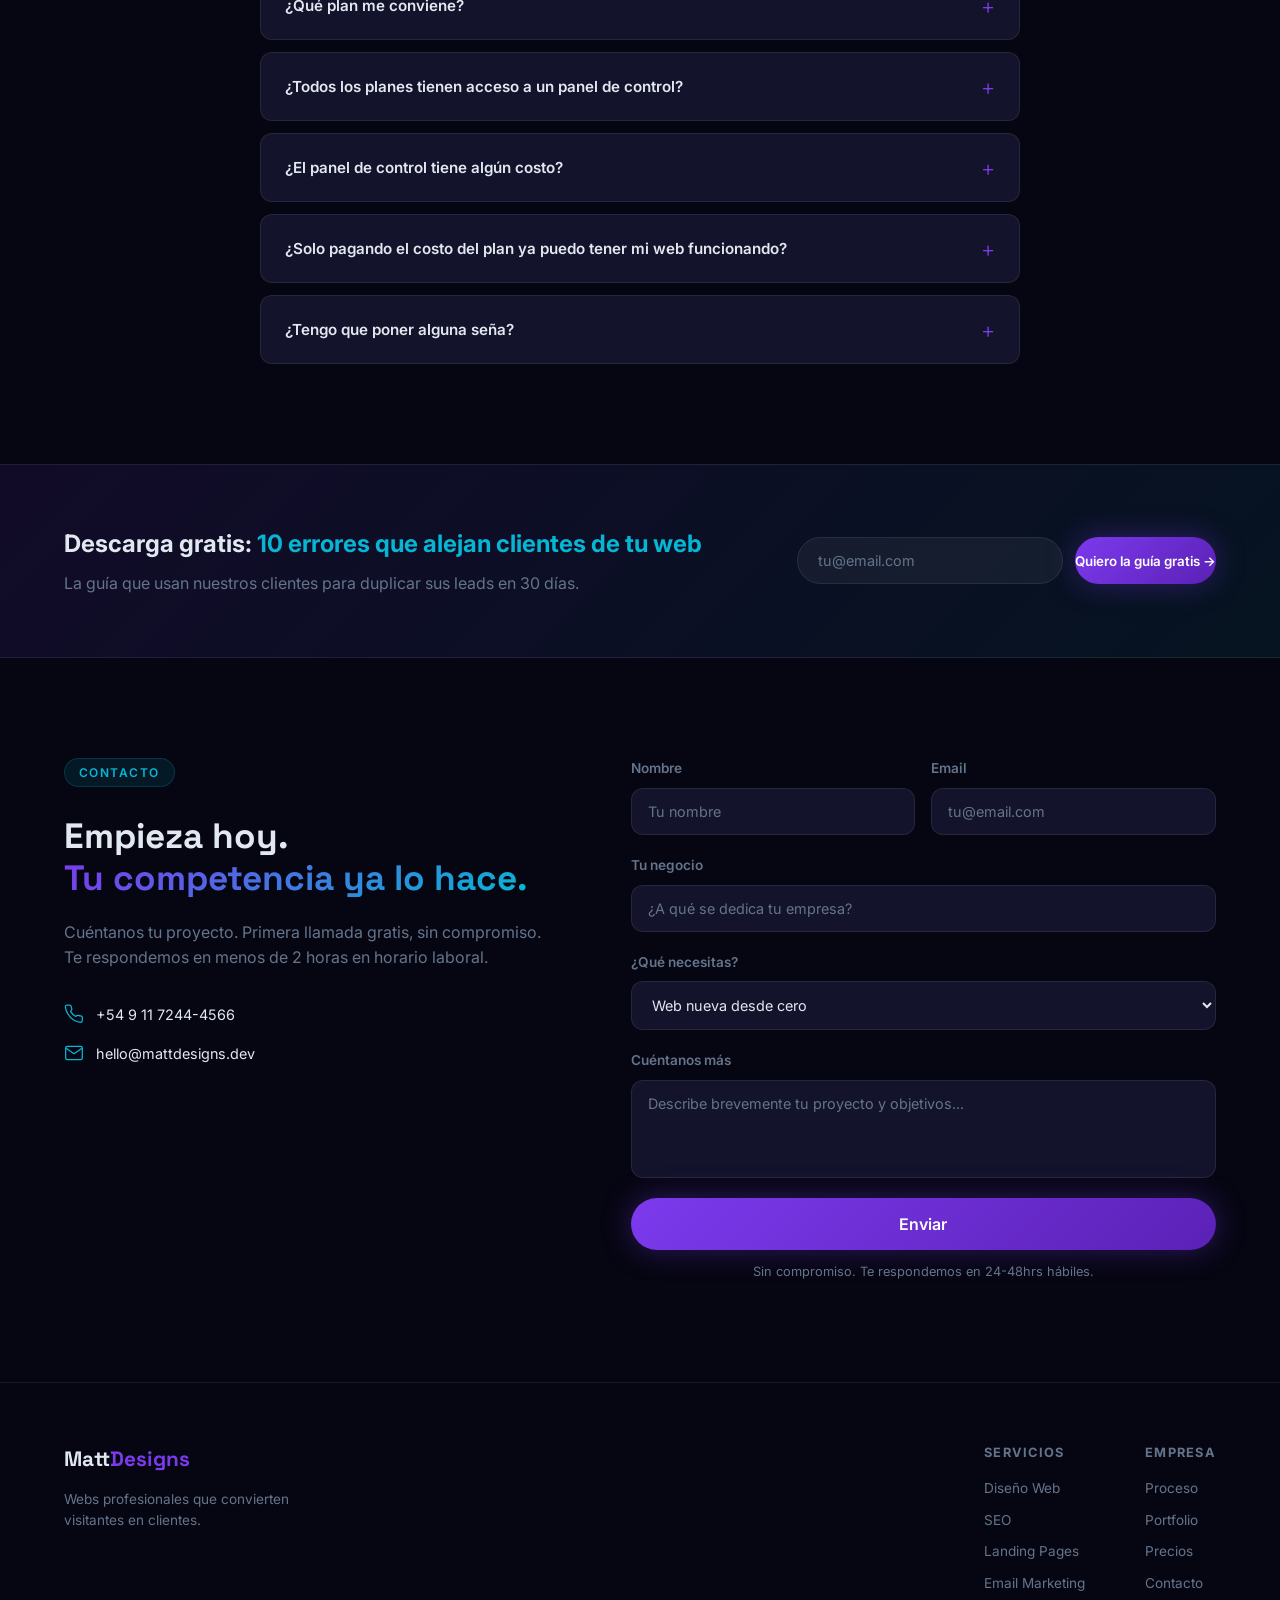
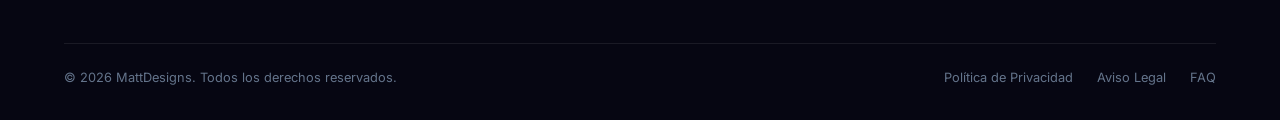
==== commit ce94d911: "Update contact phone number Co-Authored-By: Claude Sonnet 4.6 <noreply@anthropic.com>" ====
--- a/index.html
+++ b/index.html
@@ -720,7 +720,7 @@
           <div class="contact__info">
             <div class="contact__info-item">
               <svg viewBox="0 0 24 24" fill="none" stroke="currentColor" stroke-width="1.5"><path d="M22 16.92v3a2 2 0 0 1-2.18 2 19.79 19.79 0 0 1-8.63-3.07A19.5 19.5 0 0 1 4.69 12 19.79 19.79 0 0 1 1.61 3.41 2 2 0 0 1 3.6 1.22h3a2 2 0 0 1 2 1.72c.127.96.361 1.903.7 2.81a2 2 0 0 1-.45 2.11L7.91 8.8a16 16 0 0 0 6.29 6.29l.95-.95a2 2 0 0 1 2.11-.45c.907.339 1.85.573 2.81.7A2 2 0 0 1 22 16.92z"/></svg>
-              <span id="cms-phone">+54 9 11 5799-1179</span>
+              <span id="cms-phone">+54 9 11 7244-4566</span>
             </div>
             <div class="contact__info-item">
               <svg viewBox="0 0 24 24" fill="none" stroke="currentColor" stroke-width="1.5"><path d="M4 4h16c1.1 0 2 .9 2 2v12c0 1.1-.9 2-2 2H4c-1.1 0-2-.9-2-2V6c0-1.1.9-2 2-2z"/><polyline points="22,6 12,13 2,6"/></svg>
